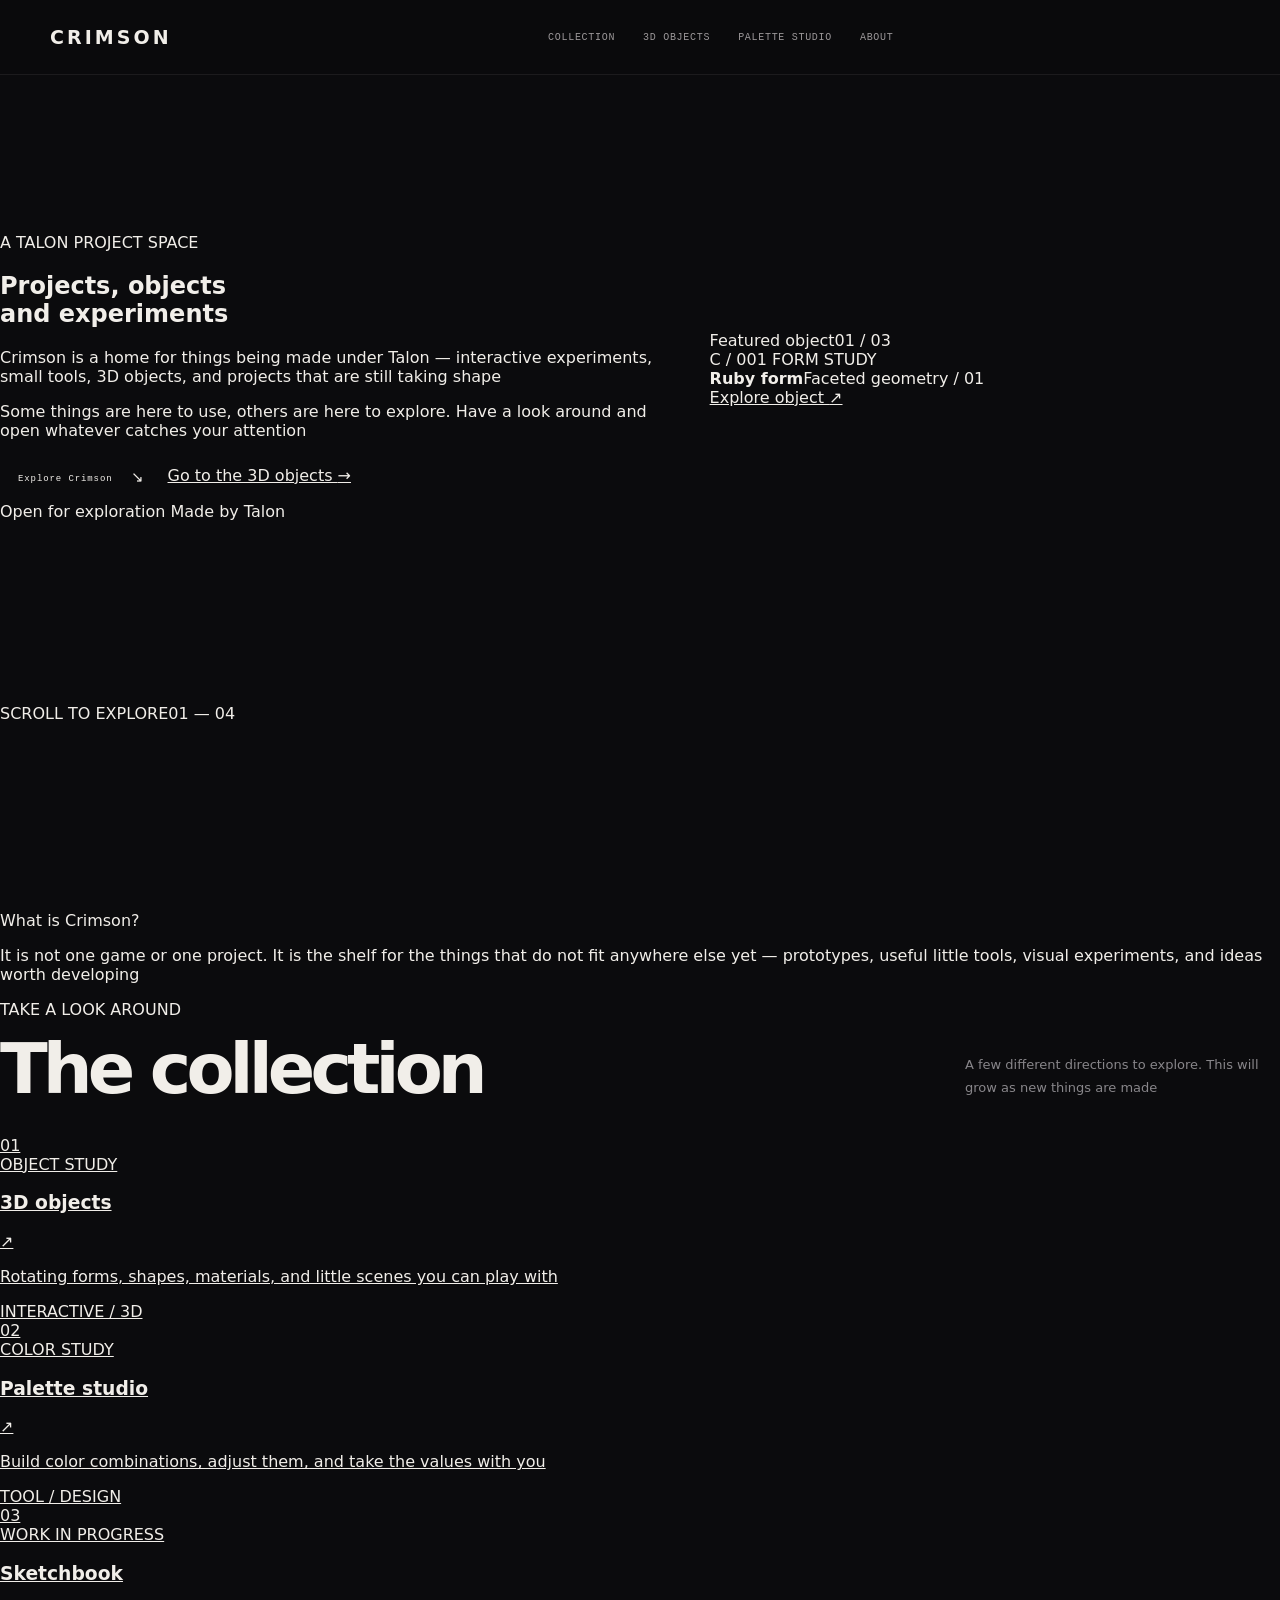
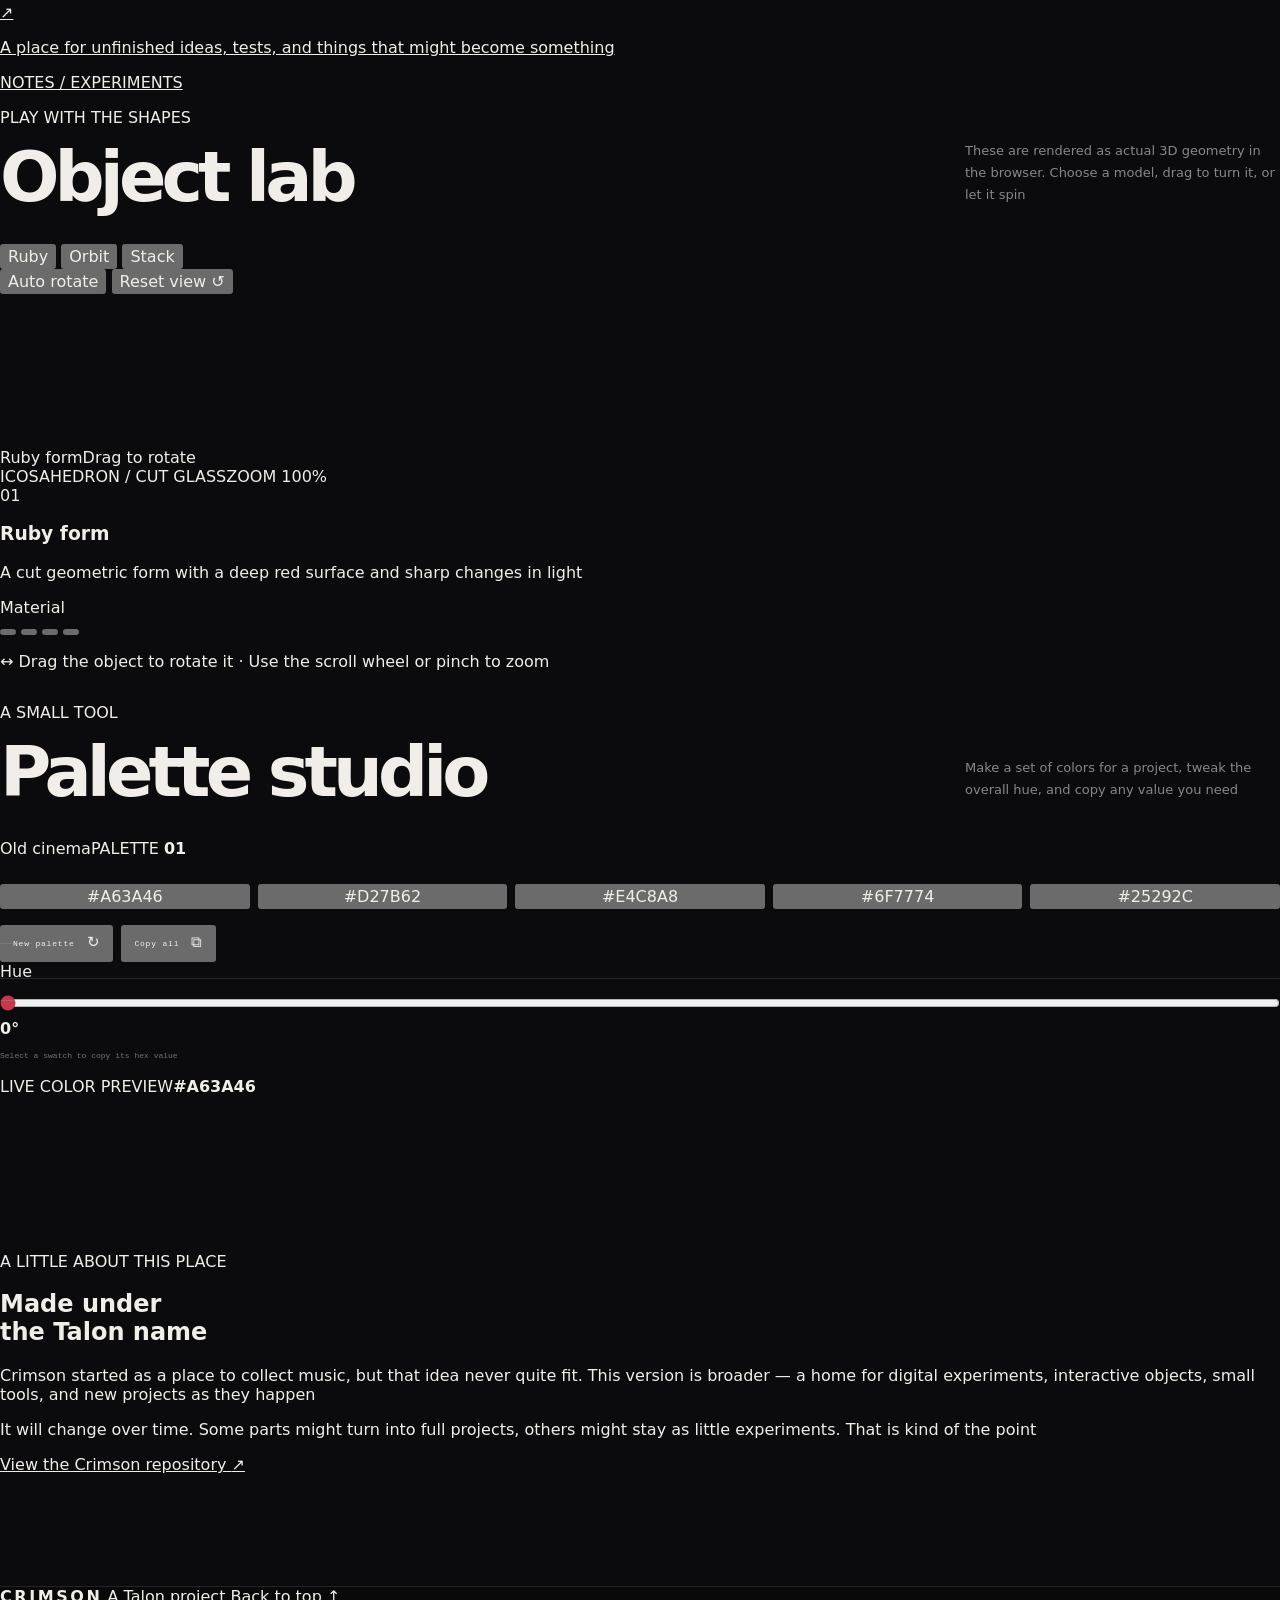
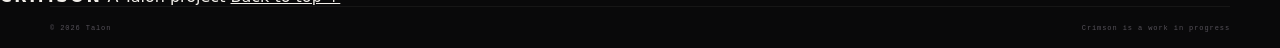
==== index.html @ 3fc7b240 "Rework Crimson layout and introduction" ====
<!doctype html>
<html lang="en">
<head>
  <meta charset="utf-8">
  <meta name="viewport" content="width=device-width, initial-scale=1">
  <meta name="theme-color" content="#f2efe9">
  <meta name="description" content="Crimson is a growing collection of projects, interactive experiments and 3D objects from Talon">
  <meta property="og:type" content="website">
  <meta property="og:title" content="Crimson">
  <meta property="og:description" content="Projects, objects and experiments from Talon">
  <meta property="og:image" content="https://captainbensword.github.io/Crimson/crimson-card.svg">
  <title>Crimson — Projects and experiments</title>
  <link rel="icon" type="image/svg+xml" href="favicon.svg">
  <link rel="stylesheet" href="styles.css">
  <script src="app.js" defer></script>
</head>
<body>
  <header class="site-header">
    <div class="header-inner">
      <a class="wordmark" href="#home" aria-label="Crimson home">CRIMSON</a>
      <nav class="main-nav" id="main-nav" aria-label="Main navigation">
        <a href="#collection">Collection</a>
        <a href="#object-lab">3D objects</a>
        <a href="#palette-studio">Palette studio</a>
        <a href="#about">About</a>
      </nav>
      <button class="menu-toggle" id="menu-toggle" type="button" aria-label="Open menu" aria-expanded="false">
        <span></span><span></span>
      </button>
    </div>
  </header>

  <main id="home">
    <section class="hero page-width">
      <div class="hero-copy">
        <p class="eyebrow"><span class="eyebrow-mark"></span> A TALON PROJECT SPACE</p>
        <h1>Projects, objects<br>and experiments</h1>
        <p class="hero-intro">Crimson is a home for things being made under Talon — interactive experiments, small tools, 3D objects, and projects that are still taking shape</p>
        <p class="hero-detail">Some things are here to use, others are here to explore. Have a look around and open whatever catches your attention</p>
        <div class="hero-actions">
          <a class="button button-dark" href="#collection">Explore Crimson <span aria-hidden="true">↘</span></a>
          <a class="quiet-link" href="#object-lab">Go to the 3D objects <span aria-hidden="true">→</span></a>
        </div>
        <div class="hero-foot">
          <span><i class="live-dot"></i> Open for exploration</span>
          <span>Made by Talon</span>
        </div>
      </div>

      <div class="hero-visual">
        <div class="visual-topline"><span>Featured object</span><span class="visual-index">01 / 03</span></div>
        <div class="hero-object-stage">
          <div class="hero-orbit hero-orbit-a"></div>
          <div class="hero-orbit hero-orbit-b"></div>
          <div class="hero-orbit hero-orbit-c"></div>
          <div class="hero-crystal">
            <span class="crystal-face face-a"></span>
            <span class="crystal-face face-b"></span>
            <span class="crystal-face face-c"></span>
            <span class="crystal-glint"></span>
          </div>
          <div class="hero-satellite satellite-a"></div>
          <div class="hero-satellite satellite-b"></div>
          <span class="stage-coordinate coordinate-left">C / 001</span>
          <span class="stage-coordinate coordinate-right">FORM STUDY</span>
        </div>
        <div class="visual-caption">
          <div><strong>Ruby form</strong><span>Faceted geometry / 01</span></div>
          <a href="#object-lab" aria-label="Explore the 3D object lab">Explore object <span>↗</span></a>
        </div>
      </div>
      <div class="hero-bottom-note"><span>SCROLL TO EXPLORE</span><span class="hero-bottom-line"></span><span>01 — 04</span></div>
    </section>

    <section class="intro-strip">
      <div class="page-width intro-strip-inner">
        <p>What is Crimson?</p>
        <div>It is not one game or one project. It is the shelf for the things that do not fit anywhere else yet — prototypes, useful little tools, visual experiments, and ideas worth developing</div>
      </div>
    </section>

    <section class="collection-section page-width section-space" id="collection">
      <div class="section-heading">
        <div>
          <p class="eyebrow">TAKE A LOOK AROUND</p>
          <h2>The collection</h2>
        </div>
        <p class="section-description">A few different directions to explore. This will grow as new things are made</p>
      </div>

      <div class="collection-grid">
        <a class="collection-card card-featured" href="#object-lab">
          <div class="card-art card-art-object">
            <span class="card-number">01</span>
            <div class="mini-crystal"></div>
            <div class="mini-orbit"></div>
            <span class="card-art-label">OBJECT STUDY</span>
          </div>
          <div class="card-copy">
            <div class="card-title-line"><h3>3D objects</h3><span class="card-arrow">↗</span></div>
            <p>Rotating forms, shapes, materials, and little scenes you can play with</p>
            <span class="card-category">INTERACTIVE / 3D</span>
          </div>
        </a>

        <a class="collection-card" href="#palette-studio">
          <div class="card-art card-art-palette">
            <span class="card-number">02</span>
            <div class="palette-art-bars"><i></i><i></i><i></i><i></i><i></i></div>
            <span class="card-art-label">COLOR STUDY</span>
          </div>
          <div class="card-copy">
            <div class="card-title-line"><h3>Palette studio</h3><span class="card-arrow">↗</span></div>
            <p>Build color combinations, adjust them, and take the values with you</p>
            <span class="card-category">TOOL / DESIGN</span>
          </div>
        </a>

        <a class="collection-card" href="#about">
          <div class="card-art card-art-sketch">
            <span class="card-number">03</span>
            <div class="sketch-window"><i></i><i></i><i></i><b></b></div>
            <span class="card-art-label">WORK IN PROGRESS</span>
          </div>
          <div class="card-copy">
            <div class="card-title-line"><h3>Sketchbook</h3><span class="card-arrow">↗</span></div>
            <p>A place for unfinished ideas, tests, and things that might become something</p>
            <span class="card-category">NOTES / EXPERIMENTS</span>
          </div>
        </a>
      </div>
    </section>

    <section class="object-section section-space" id="object-lab">
      <div class="page-width">
        <div class="section-heading object-heading">
          <div>
            <p class="eyebrow">PLAY WITH THE SHAPES</p>
            <h2>Object lab</h2>
          </div>
          <p class="section-description">These are rendered as actual 3D geometry in the browser. Choose a model, drag to turn it, or let it spin</p>
        </div>

        <div class="object-lab-shell">
          <div class="object-toolbar">
            <div class="model-picker" role="group" aria-label="Choose 3D model">
              <button class="model-choice is-selected" type="button" data-model="ruby" aria-pressed="true">Ruby</button>
              <button class="model-choice" type="button" data-model="orbit" aria-pressed="false">Orbit</button>
              <button class="model-choice" type="button" data-model="stack" aria-pressed="false">Stack</button>
            </div>
            <div class="toolbar-actions">
              <button class="tool-button" id="spin-toggle" type="button" aria-pressed="true"><span class="spin-indicator"></span> Auto rotate</button>
              <button class="tool-button" id="reset-view" type="button">Reset view ↺</button>
            </div>
          </div>

          <div class="object-stage" id="object-stage">
            <div class="stage-grid"></div>
            <div class="stage-glow"></div>
            <canvas id="object-canvas" aria-label="Interactive three-dimensional object viewer"></canvas>
            <div class="stage-label stage-label-top"><span id="model-name">Ruby form</span><span>Drag to rotate</span></div>
            <div class="stage-label stage-label-bottom"><span id="model-kind">ICOSAHEDRON / CUT GLASS</span><span id="zoom-label">ZOOM 100%</span></div>
            <div class="stage-crosshair crosshair-a"></div>
            <div class="stage-crosshair crosshair-b"></div>
            <div class="stage-fallback" id="webgl-fallback" hidden>
              <div class="fallback-shape"></div>
              <p>3D preview is unavailable in this browser</p>
            </div>
          </div>

          <div class="object-controls">
            <div class="object-description">
              <span class="object-number" id="model-number">01</span>
              <div><h3 id="model-title">Ruby form</h3><p id="model-description">A cut geometric form with a deep red surface and sharp changes in light</p></div>
            </div>
            <div class="material-controls">
              <span>Material</span>
              <div class="material-swatches" role="group" aria-label="Choose object material">
                <button class="material-swatch material-red is-selected" type="button" data-material="red" aria-label="Ruby red" aria-pressed="true"></button>
                <button class="material-swatch material-pearl" type="button" data-material="pearl" aria-label="Warm pearl" aria-pressed="false"></button>
                <button class="material-swatch material-blue" type="button" data-material="blue" aria-label="Blue steel" aria-pressed="false"></button>
                <button class="material-swatch material-gold" type="button" data-material="gold" aria-label="Brushed gold" aria-pressed="false"></button>
              </div>
            </div>
          </div>
        </div>
        <p class="interaction-hint"><span>↔</span> Drag the object to rotate it <span>·</span> Use the scroll wheel or pinch to zoom</p>
      </div>
    </section>

    <section class="palette-section page-width section-space" id="palette-studio">
      <div class="section-heading">
        <div>
          <p class="eyebrow">A SMALL TOOL</p>
          <h2>Palette studio</h2>
        </div>
        <p class="section-description">Make a set of colors for a project, tweak the overall hue, and copy any value you need</p>
      </div>

      <div class="palette-workspace">
        <div class="palette-main">
          <div class="palette-toolbar"><span id="palette-name">Old cinema</span><span class="palette-id">PALETTE <b id="palette-version">01</b></span></div>
          <div class="palette-swatches" id="palette-swatches">
            <button class="palette-swatch" type="button" data-swatch="0"><span>#A63A46</span></button>
            <button class="palette-swatch" type="button" data-swatch="1"><span>#D27B62</span></button>
            <button class="palette-swatch" type="button" data-swatch="2"><span>#E4C8A8</span></button>
            <button class="palette-swatch" type="button" data-swatch="3"><span>#6F7774</span></button>
            <button class="palette-swatch" type="button" data-swatch="4"><span>#25292C</span></button>
          </div>
          <div class="palette-bottom">
            <div class="palette-actions">
              <button class="button button-dark button-small" id="generate-palette" type="button">New palette <span>↻</span></button>
              <button class="button button-light button-small" id="copy-palette" type="button">Copy all <span>⧉</span></button>
            </div>
            <label class="hue-control" for="hue-slider"><span>Hue</span><input id="hue-slider" type="range" min="0" max="359" value="0"><b id="hue-value">0°</b></label>
          </div>
          <p class="palette-feedback" id="palette-feedback" aria-live="polite">Select a swatch to copy its hex value</p>
        </div>

        <div class="palette-preview">
          <div class="preview-shape" id="preview-shape"></div>
          <div class="preview-bottom"><span>LIVE COLOR PREVIEW</span><strong id="preview-hex">#A63A46</strong></div>
        </div>
      </div>
    </section>

    <section class="about-section section-space" id="about">
      <div class="page-width about-layout">
        <div class="about-title">
          <p class="eyebrow">A LITTLE ABOUT THIS PLACE</p>
          <h2>Made under<br>the Talon name</h2>
        </div>
        <div class="about-text">
          <p>Crimson started as a place to collect music, but that idea never quite fit. This version is broader — a home for digital experiments, interactive objects, small tools, and new projects as they happen</p>
          <p>It will change over time. Some parts might turn into full projects, others might stay as little experiments. That is kind of the point</p>
          <a class="about-link" href="https://github.com/CaptainBensword/Crimson" target="_blank" rel="noopener noreferrer">View the Crimson repository <span>↗</span></a>
        </div>
      </div>
    </section>
  </main>

  <footer class="site-footer">
    <div class="page-width footer-top">
      <a class="footer-wordmark" href="#home">CRIMSON</a>
      <span>A Talon project</span>
      <a href="#home">Back to top ↑</a>
    </div>
    <div class="page-width footer-bottom"><span>© 2026 Talon</span><span>Crimson is a work in progress</span></div>
  </footer>

  <div class="toast" id="toast" role="status" aria-live="polite"></div>
</body>
</html>
---- styles.css ----
:root {
  color-scheme: dark;
  --bg: #0b0b0d;
  --bg-soft: #111114;
  --panel: #141417;
  --panel-hi: #19191e;
  --ink: #f1eee9;
  --muted: #88868a;
  --faint: #56545a;
  --line: rgba(235, 229, 220, .12);
  --line-strong: rgba(235, 229, 220, .22);
  --red: #c23a4b;
  --red-hot: #f05260;
  --red-dark: #651c2a;
  --warm: #d5b9a2;
  --mono: 'DM Mono', ui-monospace, SFMono-Regular, Menlo, monospace;
  --display: 'Space Grotesk', Inter, ui-sans-serif, system-ui, sans-serif;
  --wrap: min(1180px, calc(100% - 64px));
  font-family: var(--display);
  background: var(--bg);
  color: var(--ink);
  font-synthesis: none;
  text-rendering: optimizeLegibility;
}

* { box-sizing: border-box; }
html { scroll-behavior: smooth; scroll-padding-top: 90px; }
body { margin: 0; min-width: 320px; background: var(--bg); color: var(--ink); overflow-x: hidden; }
body::before {
  content: ""; position: fixed; inset: 0; z-index: -2; pointer-events: none;
  background:
    radial-gradient(ellipse at 78% 14%, rgba(107, 26, 43, .16), transparent 38%),
    radial-gradient(ellipse at 18% 68%, rgba(62, 40, 43, .08), transparent 34%),
    linear-gradient(180deg, #0b0b0d, #0e0e11 48%, #0a0a0c);
}
button, input { font: inherit; }
button, a { -webkit-tap-highlight-color: transparent; }
a { color: inherit; }
button { color: inherit; }
::selection { background: rgba(194, 58, 75, .45); color: white; }
:focus-visible { outline: 2px solid var(--red-hot); outline-offset: 4px; }
[hidden] { display: none !important; }

.scroll-progress { position: fixed; z-index: 90; top: 0; left: 0; width: 0; height: 2px; background: var(--red-hot); box-shadow: 0 0 14px rgba(240,82,96,.7); }
.ambient-canvas { position: fixed; inset: 0; z-index: -1; width: 100%; height: 100%; pointer-events: none; opacity: .6; }
.cursor-glow { position: fixed; z-index: -1; width: 440px; height: 440px; border-radius: 50%; pointer-events: none; opacity: .11; transform: translate(-50%,-50%); background: radial-gradient(circle, rgba(194,58,75,.38), transparent 68%); transition: opacity .3s ease; }

.site-header { position: sticky; z-index: 50; top: 0; border-bottom: 1px solid rgba(235,229,220,.08); background: rgba(11,11,13,.78); backdrop-filter: blur(18px); }
.header-inner { width: var(--wrap); min-height: 74px; margin: 0 auto; display: flex; align-items: center; gap: 40px; }
.wordmark, .footer-wordmark { color: var(--ink); font-size: 19px; font-weight: 700; letter-spacing: .16em; text-decoration: none; }
.wordmark-dot, .footer-wordmark span { color: var(--red-hot); }
.main-nav { display: flex; align-items: center; gap: 28px; margin: 0 auto; }
.main-nav a { position: relative; color: #9c989a; font-family: var(--mono); font-size: 10px; letter-spacing: .07em; text-decoration: none; text-transform: uppercase; transition: color .2s ease; }
.main-nav a::after { content: ""; position: absolute; left: 0; right: 100%; bottom: -8px; height: 1px; background: var(--red-hot); transition: right .22s ease; }
.main-nav a:hover { color: white; }
.main-nav a:hover::after { right: 0; }
.header-actions { display: flex; align-items: center; gap: 17px; }
.system-status, .panel-readout, .terminal-footer { display: inline-flex; align-items: center; gap: 7px; color: var(--muted); font-family: var(--mono); font-size: 9px; letter-spacing: .08em; }
.system-status i, .panel-readout i, .art-live i, .terminal-footer i { width: 5px; height: 5px; display: inline-block; border-radius: 50%; background: #7bc59b; box-shadow: 0 0 10px rgba(123,197,155,.7); }
.theme-toggle, .menu-toggle { width: 34px; height: 34px; display: grid; place-items: center; border: 1px solid var(--line); border-radius: 50%; background: transparent; cursor: pointer; transition: border-color .2s ease, background .2s ease; }
.theme-toggle:hover, .menu-toggle:hover { border-color: var(--red); background: rgba(194,58,75,.1); }
.theme-toggle svg { width: 16px; height: 16px; fill: none; stroke: var(--warm); stroke-width: 1.5; stroke-linecap: round; stroke-linejoin: round; }
.menu-toggle { display: none; border-radius: 6px; gap: 4px; align-content: center; }
.menu-toggle span { width: 14px; height: 1px; display: block; background: var(--ink); }

.section-wrap { width: var(--wrap); margin-inline: auto; }
.hero { position: relative; min-height: 700px; min-height: min(820px, calc(100svh - 74px)); display: grid; grid-template-columns: 1.08fr .92fr; align-items: center; gap: 40px; padding-top: 70px; padding-bottom: 100px; }
.hero-content { position: relative; z-index: 2; }
.micro-label { display: flex; align-items: center; gap: 10px; color: #a6a0a0; font-family: var(--mono); font-size: 9px; letter-spacing: .14em; }
.micro-line { width: 23px; height: 1px; display: inline-block; background: var(--red-hot); box-shadow: 0 0 8px rgba(240,82,96,.4); }
.micro-number { color: var(--faint); }
.hero-title { margin: 28px 0 31px -7px; font-size: clamp(76px, 11vw, 162px); line-height: .79; font-weight: 700; letter-spacing: -.095em; }
.hero-period, .heading-period { color: var(--red-hot); }
.hero-lower { display: flex; align-items: flex-end; flex-wrap: wrap; gap: 36px; }
.hero-description { margin: 0; color: #e5ded8; font-size: 20px; line-height: 1.3; letter-spacing: -.035em; }
.hero-description span { color: #777176; }
.hero-buttons { display: flex; flex-wrap: wrap; gap: 9px; }
.button { min-height: 46px; display: inline-flex; align-items: center; justify-content: center; gap: 18px; padding: 0 17px; border: 1px solid transparent; border-radius: 3px; font-family: var(--mono); font-size: 9px; letter-spacing: .1em; text-decoration: none; cursor: pointer; transition: transform .2s ease, background .2s ease, border-color .2s ease, box-shadow .2s ease; }
.button:hover { transform: translateY(-2px); }
.button span { font-size: 15px; line-height: 1; }
.button-primary { background: var(--red); color: white; box-shadow: 0 4px 18px rgba(157,34,54,.16); }
.button-primary:hover { background: #d44757; box-shadow: 0 7px 24px rgba(194,58,75,.24); }
.button-quiet { border-color: var(--line); background: rgba(255,255,255,.02); color: #c1b9b4; }
.button-quiet:hover, .button-outline:hover { border-color: rgba(194,58,75,.7); background: rgba(194,58,75,.08); color: white; }
.button-outline { border-color: var(--line-strong); background: transparent; color: #c7c0bd; }
.button-small { min-height: 37px; padding-inline: 12px; font-size: 8px; gap: 12px; }
.hero-meta { display: flex; gap: 36px; margin-top: 76px; padding-top: 18px; border-top: 1px solid var(--line); }
.hero-meta > div { display: grid; gap: 7px; }
.meta-label { color: #656166; font-family: var(--mono); font-size: 8px; letter-spacing: .12em; }
.hero-meta strong { display: flex; align-items: center; gap: 6px; color: #c8c1bd; font-family: var(--mono); font-size: 10px; font-weight: 400; letter-spacing: .05em; }
.hero-meta strong i { color: var(--red-hot); font-style: normal; }
.status-dot { width: 5px; height: 5px; display: inline-block; border-radius: 50%; background: #7bc59b; box-shadow: 0 0 8px #4c9b71; }

.hero-art { position: relative; min-height: 490px; display: flex; flex-direction: column; justify-content: space-between; border: 1px solid rgba(235,229,220,.14); border-radius: 3px; background: linear-gradient(135deg, rgba(255,255,255,.035), rgba(255,255,255,.005)); overflow: hidden; box-shadow: 0 35px 100px rgba(0,0,0,.26); }
.hero-art::before, .hero-art::after { content: ""; position: absolute; z-index: 1; pointer-events: none; }
.hero-art::before { inset: 0; opacity: .3; background-image: linear-gradient(rgba(255,255,255,.045) 1px, transparent 1px), linear-gradient(90deg, rgba(255,255,255,.045) 1px, transparent 1px); background-size: 38px 38px; mask-image: linear-gradient(to bottom, black, transparent); }
.hero-art::after { width: 380px; height: 380px; right: -120px; top: -130px; border-radius: 50%; background: rgba(152,25,46,.16); filter: blur(48px); }
.art-label { position: relative; z-index: 2; display: flex; justify-content: space-between; padding: 17px 19px; color: #777176; font-family: var(--mono); font-size: 8px; letter-spacing: .13em; }
.art-label-bottom { border-top: 1px solid var(--line); }
.art-live { display: inline-flex; align-items: center; gap: 7px; color: #aaa2a0; }
.core-stage { position: absolute; inset: 50px 12px 48px; display: grid; place-items: center; perspective: 800px; }
.core-grid { position: absolute; width: 100%; height: 100%; opacity: .35; background-image: radial-gradient(circle, rgba(224,216,207,.38) 1px, transparent 1px); background-size: 22px 22px; mask-image: radial-gradient(ellipse, black 0, transparent 70%); }
.core-orbit { position: absolute; width: 72%; aspect-ratio: 1; border: 1px solid rgba(201,174,161,.24); border-radius: 50%; transform: rotateX(66deg) rotateZ(var(--rot)); animation: orbit-spin var(--speed) linear infinite; }
.orbit-one { --rot: 4deg; --speed: 22s; }
.orbit-two { width: 90%; --rot: 70deg; --speed: 32s; animation-direction: reverse; border-color: rgba(194,58,75,.31); }
.orbit-three { width: 54%; --rot: 115deg; --speed: 17s; border-style: dashed; border-color: rgba(213,185,162,.24); }
.orbit-node { position: absolute; left: 14%; top: 3%; width: 9px; height: 9px; border-radius: 50%; background: var(--red-hot); box-shadow: 0 0 18px rgba(240,82,96,.85); }
.orbit-two .orbit-node { left: auto; right: 9%; top: 18%; width: 6px; height: 6px; background: #e4c3a8; box-shadow: 0 0 12px rgba(228,195,168,.9); }
.orbit-three .orbit-node { left: 50%; top: -4px; width: 5px; height: 5px; background: #f7e9d9; }
.core-ring { position: absolute; width: 39%; aspect-ratio: 1; border: 1px solid rgba(194,58,75,.55); border-radius: 50%; box-shadow: inset 0 0 28px rgba(194,58,75,.11), 0 0 42px rgba(194,58,75,.1); }
.core-object { position: relative; width: 128px; height: 148px; display: grid; place-items: center; transform: rotate(-28deg); filter: drop-shadow(0 0 32px rgba(194,58,75,.22)); animation: core-float 5s ease-in-out infinite; }
.core-facet { position: absolute; width: 92px; height: 116px; background: linear-gradient(145deg, #ee6670 0, #9d2b3f 38%, #451522 77%, #1b151b 100%); clip-path: polygon(50% 0, 100% 33%, 83% 100%, 18% 83%, 0 25%); box-shadow: inset 0 0 0 1px rgba(255,255,255,.2); }
.facet-two { width: 70px; height: 96px; transform: translate(19px, 13px) rotate(31deg); opacity: .65; background: linear-gradient(145deg, #f49a87, #7b1e35 62%, #21131a); }
.core-center { position: absolute; width: 26px; height: 26px; border: 1px solid rgba(255,223,205,.65); background: radial-gradient(circle, #f2aaa0, #9c283d 68%); transform: rotate(45deg); box-shadow: 0 0 25px rgba(242,98,109,.8); }
.core-cross { position: absolute; width: 12px; height: 12px; opacity: .5; }
.core-cross::before, .core-cross::after { content: ""; position: absolute; background: #c6b8ac; }
.core-cross::before { left: 5px; width: 1px; height: 12px; }
.core-cross::after { top: 5px; height: 1px; width: 12px; }
.cross-one { left: 18%; top: 29%; }
.cross-two { right: 18%; bottom: 27%; }
.core-coordinate { position: absolute; color: #777176; font-family: var(--mono); font-size: 8px; letter-spacing: .08em; }
.coord-one { top: 19%; left: 10%; }
.coord-two { top: 22%; right: 8%; }
.coord-three { bottom: 17%; left: 18%; }
.hero-scroll { position: absolute; left: 0; bottom: 31px; display: flex; align-items: center; gap: 12px; color: #656166; font-family: var(--mono); font-size: 8px; letter-spacing: .13em; }
.scroll-line { position: relative; width: 36px; height: 1px; background: #5c5557; overflow: hidden; }
.scroll-line::after { content: ""; position: absolute; inset: 0; background: var(--red-hot); transform: translateX(-100%); animation: line-travel 2s ease-in-out infinite; }
.hero-index { position: absolute; right: 0; bottom: 31px; color: #777176; font-family: var(--mono); font-size: 8px; letter-spacing: .1em; }
.hero-index span { margin-left: 12px; color: #48454b; }
.ticker { position: relative; overflow: hidden; border-block: 1px solid var(--line); background: rgba(255,255,255,.018); }
.ticker-track { width: max-content; display: flex; align-items: center; gap: 52px; padding: 16px 0; animation: ticker-move 30s linear infinite; }
.ticker-track span { color: #8b8587; font-family: var(--mono); font-size: 9px; letter-spacing: .18em; white-space: nowrap; }
.ticker-track b { margin-left: 52px; color: var(--red); font-size: 12px; font-weight: 400; }

.section-heading { display: flex; align-items: flex-end; justify-content: space-between; gap: 40px; margin-bottom: 32px; }
.section-heading h2 { margin: 14px 0 0; font-size: clamp(40px, 6vw, 70px); line-height: .98; font-weight: 600; letter-spacing: -.07em; }
.section-heading > p { max-width: 315px; margin: 0 0 5px; color: var(--muted); font-size: 13px; line-height: 1.7; }
.observatory-section { padding-top: 125px; }
.observatory-panel { border: 1px solid var(--line); border-radius: 4px; background: linear-gradient(135deg, #151519, #101013 78%); overflow: hidden; }
.observatory-topbar, .terminal-topbar { min-height: 48px; display: flex; align-items: center; justify-content: space-between; gap: 14px; padding: 0 19px; border-bottom: 1px solid var(--line); }
.panel-id { display: flex; align-items: center; gap: 9px; color: #c6bfc0; font-family: var(--mono); font-size: 9px; letter-spacing: .1em; }
.panel-square { width: 7px; height: 7px; background: var(--red); box-shadow: 0 0 11px rgba(194,58,75,.75); }
.panel-muted { color: #5e5a61; }
.panel-readout { font-size: 8px; }
.observatory-body { display: grid; grid-template-columns: minmax(0, 1.45fr) minmax(280px, .55fr); }
.orbit-viewport { position: relative; min-height: 430px; overflow: hidden; background: radial-gradient(ellipse at 50% 48%, rgba(100,32,48,.2), transparent 55%); }
.orbit-viewport::before { content: ""; position: absolute; inset: 0; opacity: .12; background-image: linear-gradient(rgba(255,255,255,.06) 1px, transparent 1px), linear-gradient(90deg, rgba(255,255,255,.06) 1px, transparent 1px); background-size: 34px 34px; }
#orbit-canvas { position: relative; z-index: 1; display: block; width: 100%; height: 430px; cursor: grab; touch-action: pan-y; }
#orbit-canvas:active { cursor: grabbing; }
.orbit-corner-label, .orbit-coords { position: absolute; z-index: 2; color: #777176; font-family: var(--mono); font-size: 8px; letter-spacing: .1em; pointer-events: none; }
.orbit-corner-label { left: 18px; top: 17px; display: grid; gap: 5px; }
.orbit-corner-label span { color: #514e54; }
.orbit-coords { right: 18px; bottom: 16px; }
.orbit-coords span { color: #c5a9a0; }
.observatory-aside { padding: 31px 27px 21px; border-left: 1px solid var(--line); display: flex; flex-direction: column; }
.aside-number, .panel-kicker, .tiny-index, .snippet-title, .range-ends, .hue-control label, .terminal-version, .terminal-footer, .about-coordinate, .footer-note, .footer-bottom { font-family: var(--mono); font-size: 8px; letter-spacing: .13em; }
.aside-number { color: var(--red-hot); }
.aside-number span { color: #656166; }
.observatory-aside h3 { margin: 24px 0 13px; font-size: 37px; line-height: .98; font-weight: 600; letter-spacing: -.065em; }
.observatory-aside > p { margin: 0; color: var(--muted); font-size: 12px; line-height: 1.75; }
.orbit-stats { display: grid; grid-template-columns: repeat(3, 1fr); gap: 8px; margin: auto 0 24px; padding: 19px 0; border-block: 1px solid var(--line); }
.orbit-stats div { display: grid; gap: 7px; }
.orbit-stats span { color: #6e6870; font-family: var(--mono); font-size: 7px; letter-spacing: .1em; }
.orbit-stats strong { color: #d6ceca; font-family: var(--mono); font-size: 11px; font-weight: 400; }
.aside-controls { display: flex; flex-wrap: wrap; gap: 7px; }
.aside-footnote { display: flex; align-items: center; gap: 8px; margin-top: 21px; color: #68636a; font-family: var(--mono); font-size: 7px; letter-spacing: .1em; }
.aside-footnote .status-dot { width: 4px; height: 4px; }

.workshop-section { padding-top: 135px; }
.workshop-grid { display: grid; grid-template-columns: 1.07fr .93fr; gap: 16px; }
.palette-panel, .color-preview, .snippet-panel { border: 1px solid var(--line); border-radius: 4px; background: var(--panel); }
.palette-panel { padding: 25px; }
.panel-header { display: flex; justify-content: space-between; align-items: flex-start; }
.panel-kicker { color: #777176; }
.panel-header h3 { margin: 8px 0 0; font-size: 25px; font-weight: 600; letter-spacing: -.045em; }
.tiny-index { color: #68636a; }
.palette-swatches { display: grid; grid-template-columns: repeat(5, minmax(0,1fr)); gap: 8px; margin-top: 26px; }
.swatch { position: relative; min-width: 0; height: 164px; display: flex; align-items: flex-end; justify-content: center; padding: 10px 4px; border: 1px solid rgba(255,255,255,.13); border-radius: 3px; overflow: hidden; cursor: pointer; transition: transform .2s ease, border-color .2s ease; }
.swatch:hover { transform: translateY(-5px); border-color: rgba(255,255,255,.55); }
.swatch span { position: relative; z-index: 1; padding: 4px 5px; border-radius: 2px; background: rgba(0,0,0,.34); color: rgba(255,255,255,.93); font-family: var(--mono); font-size: 8px; }
.palette-actions { display: flex; flex-wrap: wrap; gap: 8px; margin-top: 16px; }
.hue-control { margin-top: 28px; padding-top: 18px; border-top: 1px solid var(--line); }
.hue-control label { display: flex; justify-content: space-between; color: #8c8589; }
.hue-control label strong { color: var(--warm); font-weight: 400; }
.hue-control input { width: 100%; height: 18px; margin: 13px 0 7px; accent-color: var(--red); cursor: pointer; }
.range-ends { display: flex; justify-content: space-between; color: #57535a; font-size: 7px; }
.palette-feedback { min-height: 18px; margin-top: 13px; color: #777176; font-family: var(--mono); font-size: 8px; }
.workshop-side { display: grid; grid-template-rows: minmax(245px, 1fr) auto; gap: 14px; }
.color-preview { position: relative; min-height: 245px; display: grid; place-items: center; overflow: hidden; background: #34242d; transition: background .5s ease; }
.preview-grid { position: absolute; inset: 0; opacity: .2; background-image: linear-gradient(rgba(255,255,255,.2) 1px, transparent 1px), linear-gradient(90deg, rgba(255,255,255,.2) 1px, transparent 1px); background-size: 24px 24px; mask-image: radial-gradient(circle, black, transparent 78%); }
.preview-orb { position: relative; width: 138px; height: 138px; border: 1px solid rgba(255,255,255,.55); border-radius: 50%; background: radial-gradient(circle at 33% 28%, rgba(255,255,255,.82), rgba(255,255,255,.13) 8%, rgba(255,255,255,.025) 47%, rgba(0,0,0,.27) 72%), var(--preview-color, #a63240); box-shadow: inset -18px -22px 34px rgba(0,0,0,.22), 0 0 45px var(--preview-glow, rgba(166,50,64,.45)); animation: preview-drift 7s ease-in-out infinite; }
.preview-orb::after { content: ""; position: absolute; inset: 16px -28px; border: 1px solid rgba(255,255,255,.32); border-radius: 50%; transform: rotate(-26deg) scaleY(.43); }
.preview-caption { position: absolute; right: 15px; bottom: 14px; left: 15px; display: flex; justify-content: space-between; color: rgba(255,255,255,.72); font-family: var(--mono); font-size: 8px; letter-spacing: .1em; }
.snippet-panel { padding: 16px 18px; }
.snippet-title { display: flex; align-items: center; justify-content: space-between; color: #787279; }
.snippet-title button { padding: 0; border: 0; background: transparent; color: var(--red-hot); font-family: var(--mono); font-size: 8px; cursor: pointer; }
.snippet-panel pre { margin: 14px 0 0; color: #bdb3b1; font-family: var(--mono); font-size: 10px; line-height: 1.8; white-space: pre-wrap; }
.snippet-panel pre::first-line { color: #e3a0a0; }

.console-section { padding-top: 135px; }
.section-heading code { padding: 3px 7px; border: 1px solid var(--line); border-radius: 3px; background: rgba(255,255,255,.04); color: #d4a7a4; font-family: var(--mono); font-size: 11px; }
.terminal-panel { border: 1px solid var(--line-strong); border-radius: 4px; background: #0e0e11; box-shadow: 0 28px 70px rgba(0,0,0,.22); overflow: hidden; }
.terminal-topbar { justify-content: flex-start; color: #8f888a; font-family: var(--mono); font-size: 8px; letter-spacing: .11em; }
.terminal-lights { display: flex; gap: 5px; margin-right: 9px; }
.terminal-lights i { width: 7px; height: 7px; border-radius: 50%; background: #64303b; }
.terminal-lights i:nth-child(2) { background: #8b7144; }
.terminal-lights i:nth-child(3) { background: #52785e; }
.terminal-version { margin-left: auto; color: #5d575e; }
.terminal-screen { min-height: 185px; max-height: 275px; overflow: auto; padding: 20px 22px; color: #d0c7c3; font-family: var(--mono); font-size: 11px; line-height: 1.75; }
.terminal-line { margin: 0 0 5px; overflow-wrap: anywhere; }
.terminal-muted { color: #777176; }
.terminal-output { color: #aaa1a0; }
.terminal-success { color: #a8c7ad; }
.terminal-error { color: #ef8b90; }
.inline-command { padding: 0; border: 0; background: transparent; color: #f0717b; font-family: inherit; cursor: pointer; text-decoration: underline; text-underline-offset: 3px; }
.terminal-input-row { min-height: 53px; display: flex; align-items: center; gap: 13px; padding: 0 22px; border-top: 1px solid var(--line); }
.terminal-input-row label { color: var(--red-hot); font-family: var(--mono); font-size: 19px; }
.terminal-input-row input { flex: 1; min-width: 0; border: 0; outline: 0; background: transparent; color: white; font-family: var(--mono); font-size: 11px; }
.terminal-input-row input::placeholder { color: #555159; }
.terminal-input-row kbd { color: #5d575e; font-family: var(--mono); font-size: 8px; }
.terminal-footer { min-height: 30px; justify-content: space-between; padding: 0 22px; border-top: 1px solid var(--line); color: #59555b; font-size: 7px; }
.terminal-footer span:first-child { display: inline-flex; align-items: center; gap: 7px; }
.terminal-footer i { width: 4px; height: 4px; }

.about-section { padding-top: 140px; padding-bottom: 112px; }
.about-card { position: relative; min-height: 340px; display: grid; grid-template-columns: .8fr 1.2fr; align-items: center; gap: 42px; padding: 38px 52px; border: 1px solid var(--line); border-radius: 4px; background: linear-gradient(110deg, rgba(112,24,42,.19), rgba(255,255,255,.018) 50%, rgba(255,255,255,.005)); overflow: hidden; }
.about-card::after { content: ""; position: absolute; right: -70px; bottom: -220px; width: 500px; height: 500px; border: 1px solid rgba(194,58,75,.16); border-radius: 50%; box-shadow: 0 0 0 42px rgba(194,58,75,.025), 0 0 0 84px rgba(194,58,75,.018), 0 0 0 126px rgba(194,58,75,.012); pointer-events: none; }
.about-graphic { position: relative; width: 240px; height: 240px; display: grid; place-items: center; justify-self: center; }
.about-graphic-ring { position: absolute; border: 1px solid rgba(194,58,75,.38); border-radius: 50%; animation: orbit-spin 28s linear infinite; }
.ring-a { inset: 17px; border-style: dashed; }
.ring-b { inset: 45px -6px; transform: rotateX(65deg); border-color: rgba(213,185,162,.35); }
.about-graphic-core { width: 78px; height: 92px; clip-path: polygon(50% 0,100% 35%,79% 100%,17% 83%,0 23%); background: linear-gradient(140deg,#f07c79,#9f2d43 65%,#381723); box-shadow: 0 0 30px rgba(194,58,75,.2); transform: rotate(26deg); }
.about-graphic-cross { position: absolute; color: #d8b3a9; font-size: 17px; }
.about-copy { position: relative; z-index: 1; }
.about-copy h2 { margin: 20px 0 13px; font-size: clamp(36px, 5vw, 56px); line-height: .98; font-weight: 600; letter-spacing: -.07em; }
.about-copy p { max-width: 430px; margin: 0 0 23px; color: var(--muted); font-size: 13px; line-height: 1.8; }
.text-button { padding: 0; border: 0; background: transparent; color: #e6d1c7; font-family: var(--mono); font-size: 9px; letter-spacing: .12em; cursor: pointer; }
.text-button span { margin-left: 9px; color: var(--red-hot); transition: margin .2s ease; }
.text-button:hover span { margin-left: 15px; }
.about-coordinate { position: absolute; right: 24px; top: 24px; color: #766e72; text-align: right; line-height: 1.8; }
.about-coordinate span { color: #575159; font-size: 7px; }

.site-footer { border-top: 1px solid var(--line); background: rgba(0,0,0,.2); }
.footer-main, .footer-bottom { width: var(--wrap); margin: 0 auto; display: flex; align-items: center; justify-content: space-between; gap: 20px; }
.footer-main { min-height: 88px; }
.footer-wordmark { font-size: 16px; }
.footer-note { color: #625c63; }
.back-top { color: #938b8c; font-family: var(--mono); font-size: 8px; letter-spacing: .12em; text-decoration: none; transition: color .2s ease; }
.back-top:hover { color: var(--red-hot); }
.footer-bottom { min-height: 42px; border-top: 1px solid rgba(235,229,220,.06); color: #555159; font-size: 7px; }
.footer-coordinates { color: #49454c; }

.easter-egg { position: fixed; z-index: 100; inset: 0; display: grid; place-items: center; padding: 20px; background: rgba(4,4,6,.86); backdrop-filter: blur(12px); animation: fade-in .25s ease both; }
.easter-egg-panel { position: relative; width: min(510px,100%); padding: 42px; border: 1px solid rgba(194,58,75,.42); border-radius: 4px; background: radial-gradient(ellipse at 82% 8%,rgba(125,25,43,.22),transparent 48%),#111114; box-shadow: 0 28px 100px rgba(0,0,0,.5); }
.easter-close { position: absolute; right: 16px; top: 12px; border: 0; background: transparent; color: #aaa; font-size: 26px; cursor: pointer; }
.easter-egg-panel h2 { margin: 22px 0 10px; font-size: clamp(37px, 8vw, 56px); letter-spacing: -.07em; }
.easter-egg-panel p { color: var(--muted); font-size: 13px; }
.egg-stamp { width: 90px; height: 90px; display: grid; place-items: center; margin: 28px 0; border: 1px solid rgba(194,58,75,.4); border-radius: 50%; color: #e2bcb1; font-family: var(--display); font-size: 36px; letter-spacing: -.13em; box-shadow: inset 0 0 28px rgba(194,58,75,.12),0 0 35px rgba(194,58,75,.1); }
.egg-stamp span { color: var(--red-hot); }
.toast { position: fixed; z-index: 110; left: 50%; bottom: 25px; padding: 11px 15px; border: 1px solid var(--line-strong); border-radius: 4px; background: #19191e; color: white; font-family: var(--mono); font-size: 10px; opacity: 0; transform: translate(-50%, 15px); pointer-events: none; transition: opacity .2s ease, transform .2s ease; }
.toast.is-visible { opacity: 1; transform: translate(-50%, 0); }

.reveal { opacity: 0; transform: translateY(18px); transition: opacity .7s ease, transform .7s cubic-bezier(.2,.75,.2,1); }
.reveal.is-visible { opacity: 1; transform: translateY(0); }
@keyframes orbit-spin { to { transform: rotateX(66deg) rotateZ(calc(var(--rot, 0deg) + 360deg)); } }
@keyframes core-float { 0%,100% { translate: 0 0; } 50% { translate: 0 -11px; } }
@keyframes line-travel { 0% { transform: translateX(-100%); } 55%,100% { transform: translateX(100%); } }
@keyframes ticker-move { to { transform: translateX(-50%); } }
@keyframes preview-drift { 0%,100% { transform: translateY(0) rotate(-8deg); } 50% { transform: translateY(-9px) rotate(8deg); } }
@keyframes fade-in { from { opacity: 0; } to { opacity: 1; } }

body.light-mode {
  color-scheme: light;
  --bg: #e9e5df; --bg-soft: #f3f0eb; --panel: #f5f2ed; --panel-hi: #fffdf9;
  --ink: #201c1d; --muted: #716a6c; --faint: #9b9291;
  --line: rgba(36,28,28,.14); --line-strong: rgba(36,28,28,.24);
}
body.light-mode::before { background: radial-gradient(ellipse at 80% 10%,rgba(174,53,70,.13),transparent 40%),linear-gradient(180deg,#eeeae5,#e4dfd8); }
body.light-mode .site-header { background: rgba(238,234,229,.82); }
body.light-mode .hero-art, body.light-mode .observatory-panel, body.light-mode .terminal-panel, body.light-mode .easter-egg-panel { background-color: #252125; }
body.light-mode .palette-panel, body.light-mode .snippet-panel { background: #f5f2ed; }
body.light-mode .footer-wordmark { color: #252125; }
body.light-mode .theme-toggle svg { stroke: #393234; }
body.light-mode .main-nav a { color: #62595b; }
body.light-mode .hero-description { color: #3b3335; }
body.light-mode .hero-description span { color: #756b6c; }

@media (max-width: 900px) {
  :root { --wrap: min(100% - 40px, 720px); }
  .header-inner { gap: 22px; }
  .main-nav { gap: 16px; }
  .main-nav a { font-size: 8px; }
  .system-status { display: none; }
  .hero { min-height: auto; grid-template-columns: 1fr; padding-top: 90px; padding-bottom: 100px; }
  .hero-title { font-size: clamp(82px, 18vw, 150px); }
  .hero-art { min-height: 430px; width: min(100%, 560px); justify-self: end; }
  .hero-meta { margin-top: 50px; }
  .hero-scroll, .hero-index { bottom: 28px; }
  .observatory-body { grid-template-columns: 1fr; }
  .observatory-aside { border-left: 0; border-top: 1px solid var(--line); }
  .orbit-stats { margin-top: 24px; }
  .workshop-grid { grid-template-columns: 1fr; }
  .workshop-side { grid-template-columns: 1fr 1fr; grid-template-rows: auto; }
  .about-card { grid-template-columns: .7fr 1.3fr; padding: 34px 28px; gap: 22px; }
}
@media (max-width: 620px) {
  :root { --wrap: calc(100% - 32px); }
  .header-inner { min-height: 65px; flex-wrap: wrap; justify-content: space-between; }
  .wordmark { font-size: 17px; }
  .header-actions { margin-left: auto; }
  .menu-toggle { display: grid; }
  .main-nav { position: absolute; top: 64px; right: 16px; left: 16px; display: none; align-items: stretch; flex-direction: column; gap: 0; padding: 8px 15px; border: 1px solid var(--line-strong); border-radius: 4px; background: #141417; box-shadow: 0 20px 45px rgba(0,0,0,.4); }
  .main-nav.is-open { display: flex; animation: fade-in .16s ease both; }
  .main-nav a { padding: 13px 2px; border-bottom: 1px solid var(--line); color: #d0c9c5; font-size: 10px; }
  .main-nav a:last-child { border-bottom: 0; }
  .main-nav a::after { display: none; }
  .hero { padding-top: 75px; padding-bottom: 95px; gap: 40px; }
  .hero-title { margin-left: -4px; font-size: clamp(66px, 19vw, 108px); letter-spacing: -.1em; }
  .hero-lower { align-items: flex-start; flex-direction: column; gap: 21px; }
  .hero-description { font-size: 18px; }
  .hero-buttons { width: 100%; }
  .button { min-height: 43px; padding-inline: 12px; font-size: 8px; }
  .hero-art { min-height: 355px; }
  .core-stage { inset: 42px 0; }
  .hero-meta { flex-wrap: wrap; gap: 18px 27px; margin-top: 41px; }
  .hero-meta > div { min-width: 72px; }
  .hero-index span { display: none; }
  .ticker-track { gap: 24px; }
  .ticker-track b { margin-left: 24px; }
  .section-heading { align-items: flex-start; flex-direction: column; gap: 14px; margin-bottom: 24px; }
  .section-heading h2 { font-size: 47px; }
  .section-heading > p { max-width: 390px; font-size: 12px; }
  .observatory-section, .workshop-section, .console-section { padding-top: 88px; }
  .observatory-topbar { padding-inline: 12px; }
  .panel-id { gap: 6px; font-size: 7px; }
  .panel-readout { font-size: 7px; gap: 5px; }
  .orbit-viewport { min-height: 325px; }
  #orbit-canvas { height: 325px; }
  .observatory-aside { padding: 25px 19px 20px; }
  .observatory-aside h3 { font-size: 34px; }
  .palette-panel { padding: 18px; }
  .palette-swatches { gap: 5px; }
  .swatch { height: 120px; padding: 7px 1px; }
  .swatch span { padding: 3px 2px; font-size: 7px; }
  .workshop-side { grid-template-columns: 1fr; }
  .color-preview { min-height: 230px; }
  .terminal-screen { padding: 16px; min-height: 170px; font-size: 10px; }
  .terminal-input-row { padding-inline: 15px; }
  .terminal-input-row kbd { display: none; }
  .terminal-footer { padding-inline: 15px; font-size: 6px; }
  .about-section { padding-top: 90px; padding-bottom: 75px; }
  .about-card { grid-template-columns: 1fr; gap: 10px; padding: 27px 22px 34px; }
  .about-graphic { width: 170px; height: 170px; justify-self: start; margin: 0 0 5px 5px; }
  .about-coordinate { top: 21px; right: 19px; }
  .about-copy h2 { font-size: 44px; }
  .footer-main, .footer-bottom { flex-wrap: wrap; }
  .footer-main { min-height: 76px; }
  .footer-note { display: none; }
  .footer-bottom { min-height: 48px; gap: 7px 15px; font-size: 6px; }
  .footer-coordinates { display: none; }
  .easter-egg-panel { padding: 32px 25px; }
}
@media (prefers-reduced-motion: reduce) {
  *, *::before, *::after { scroll-behavior: auto !important; animation-duration: .01ms !important; animation-iteration-count: 1 !important; transition-duration: .01ms !important; }
  .reveal { opacity: 1; transform: none; }
}
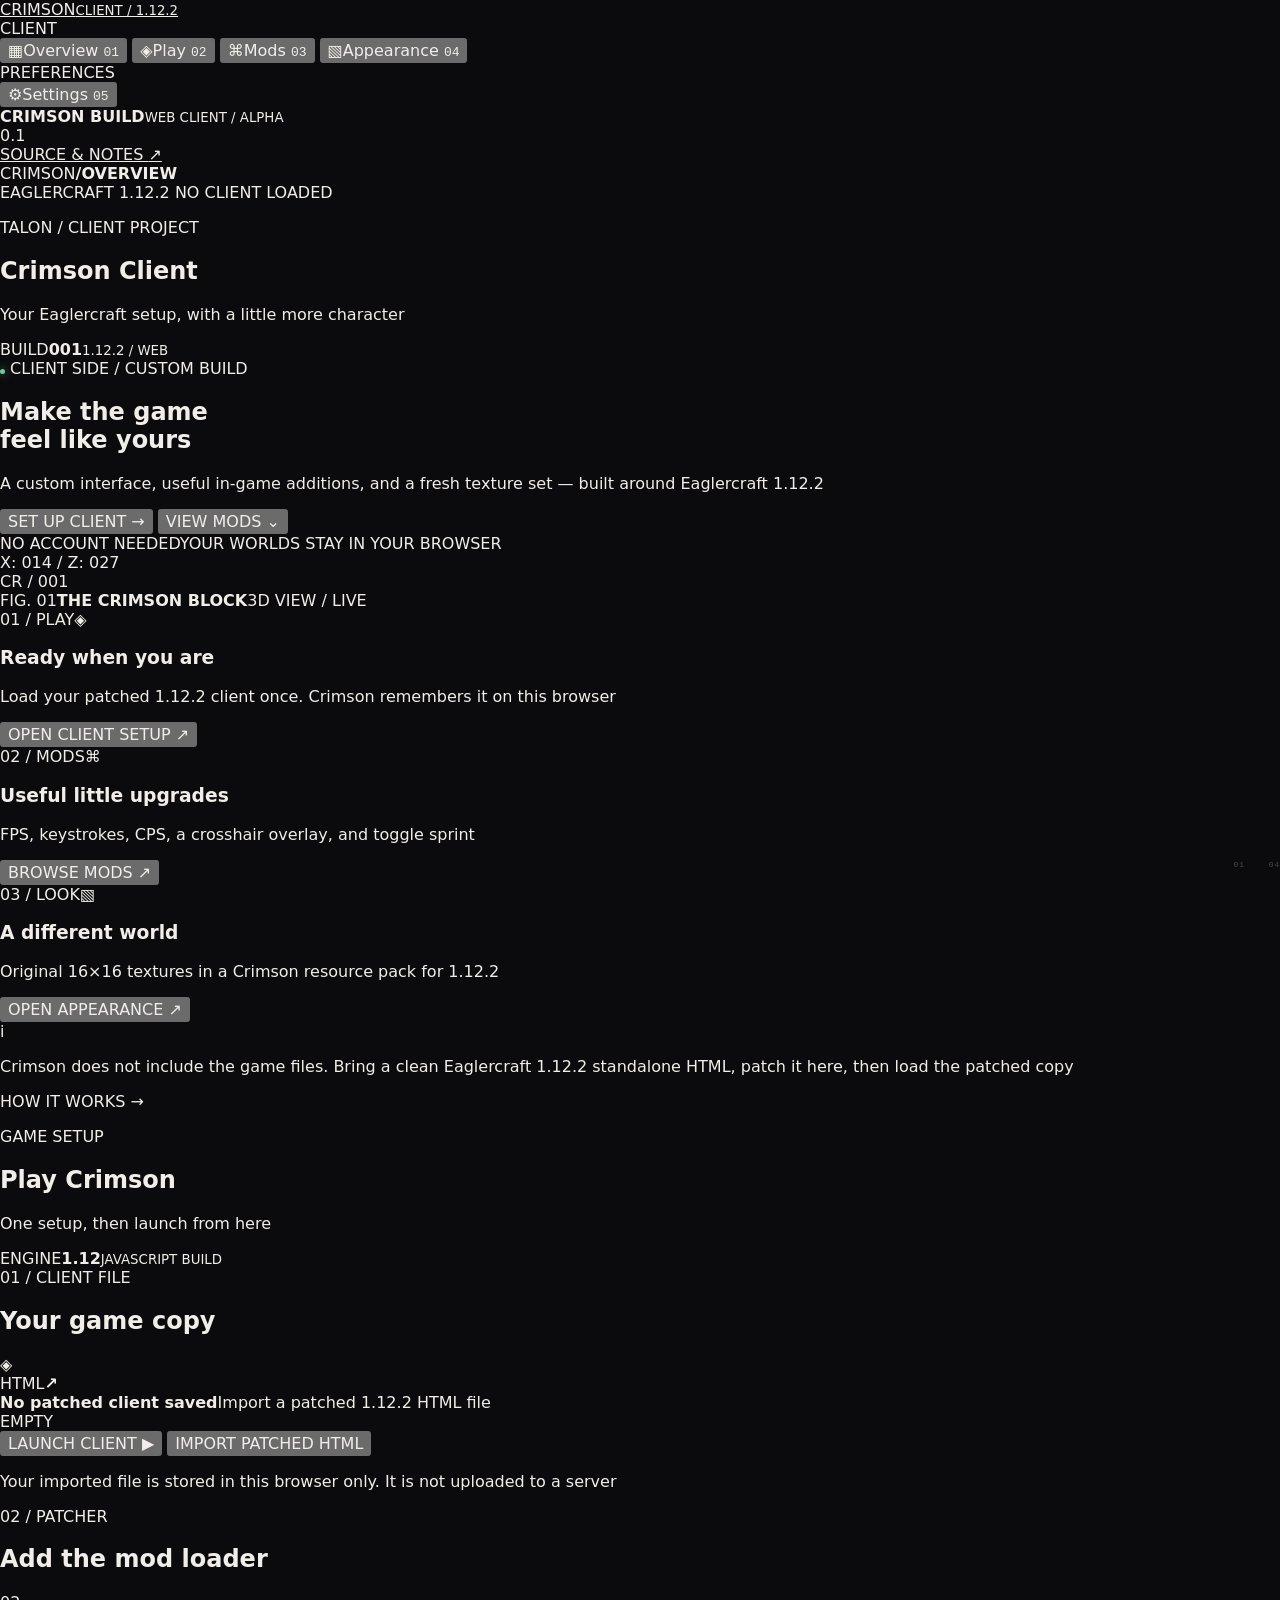
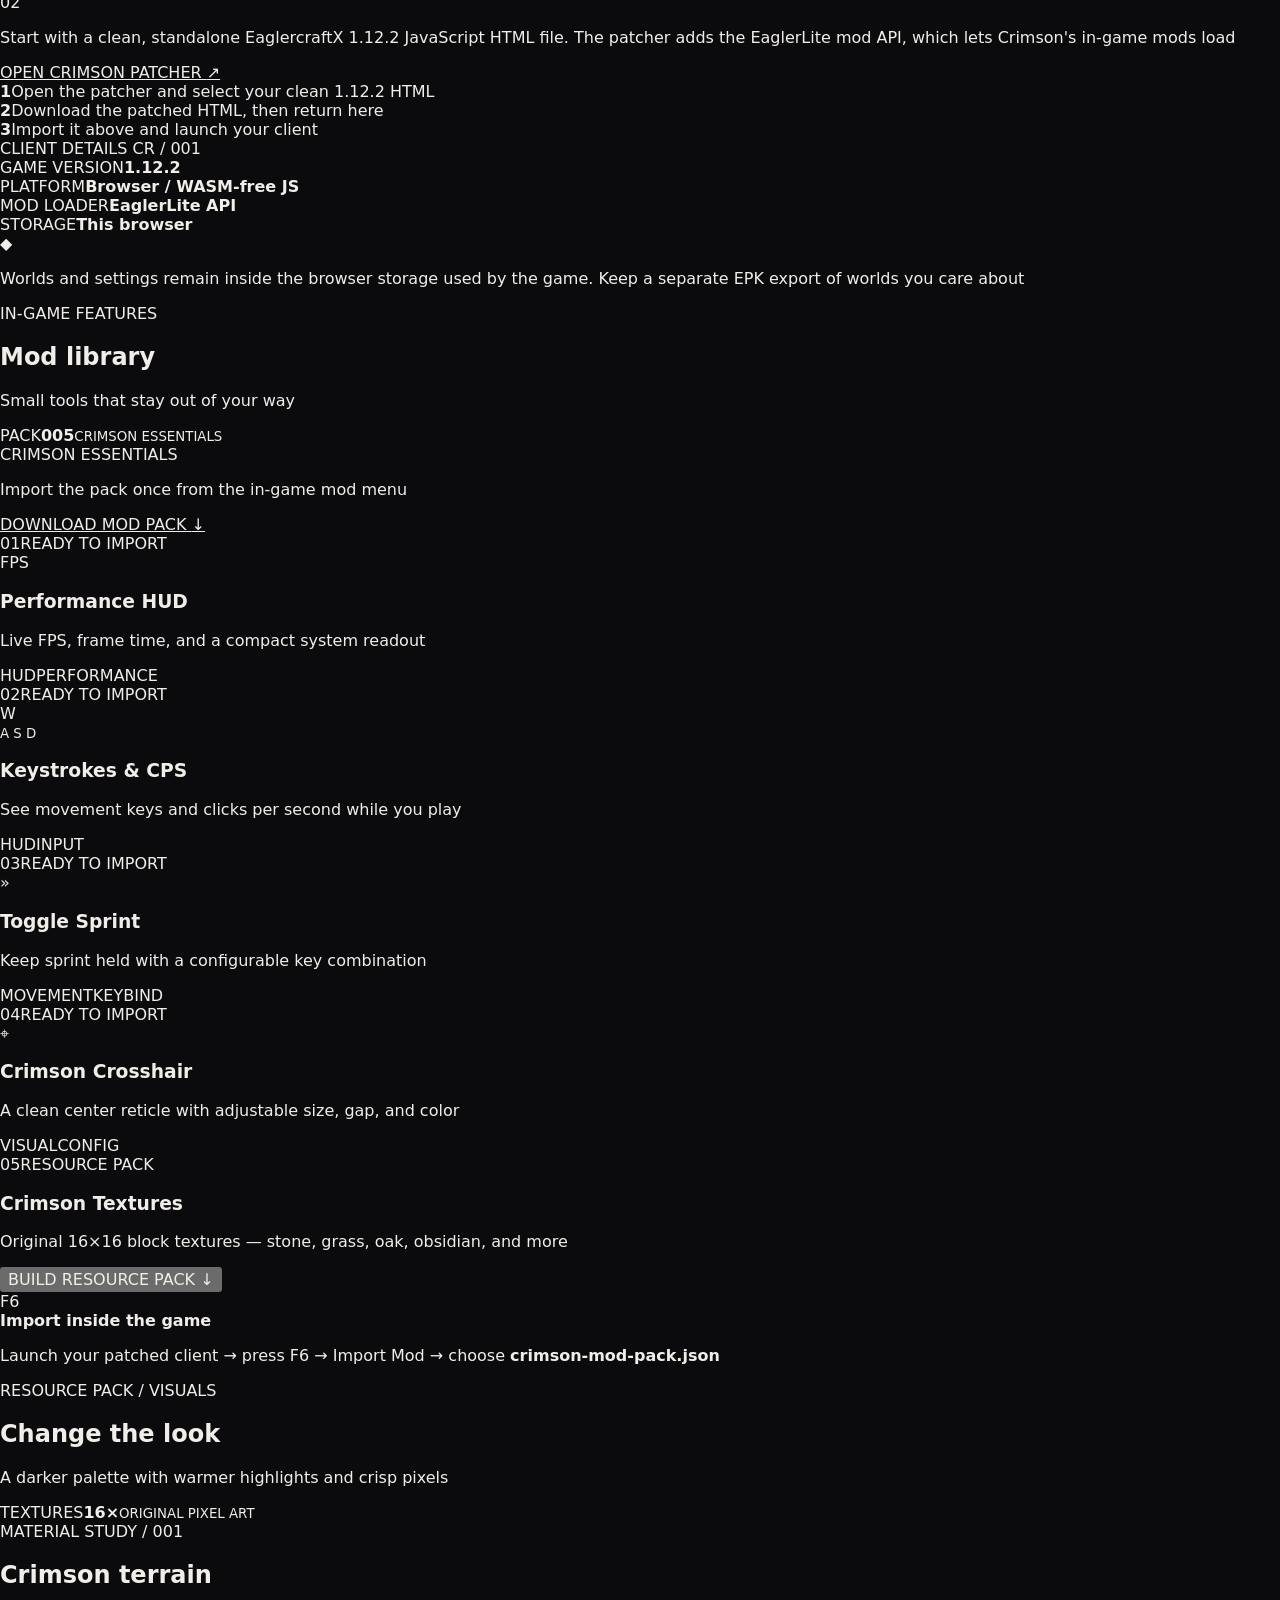
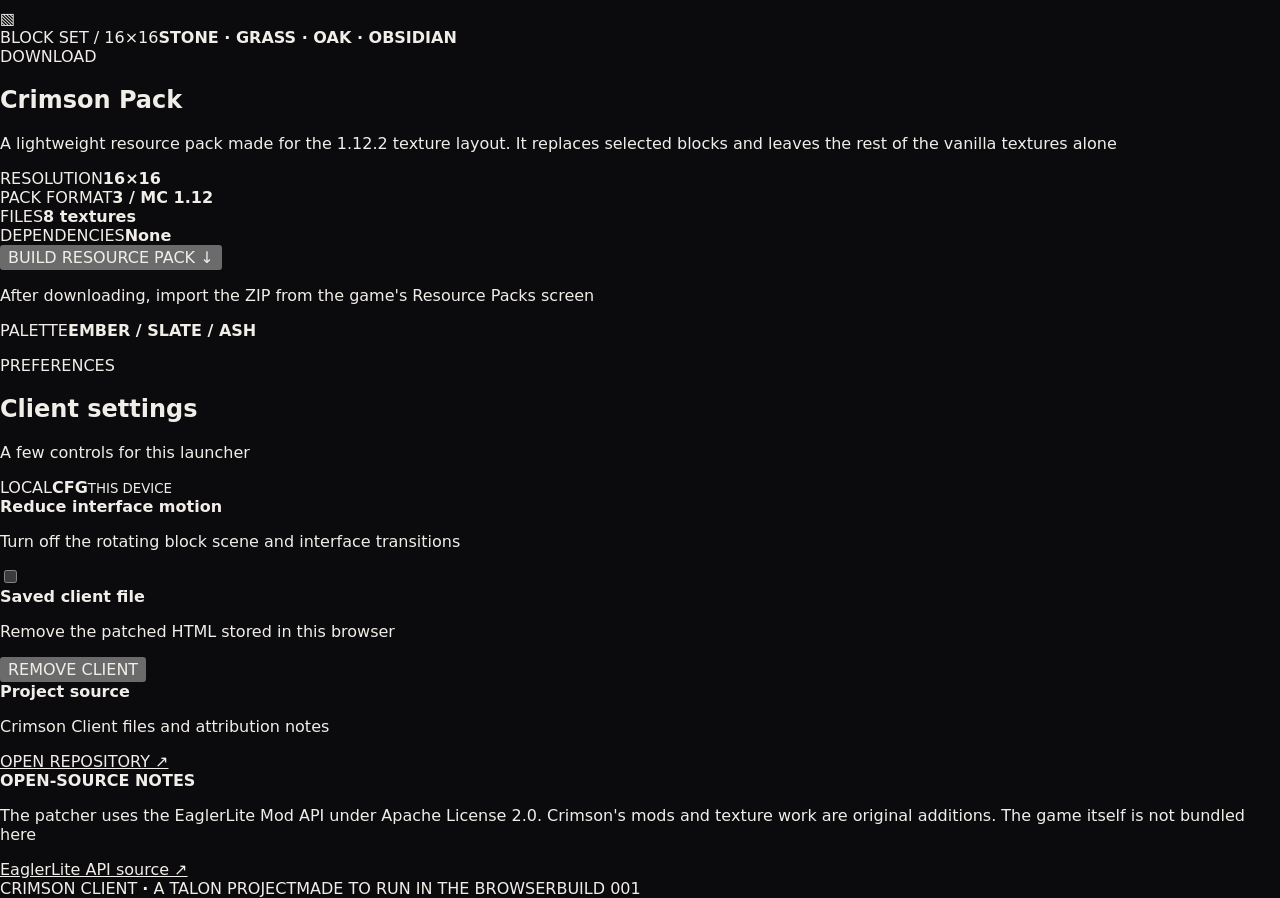
==== commit d87aa9dd: "Replace old experiment page with Crimson Client launcher" ====
--- a/index.html
+++ b/index.html
@@ -3,251 +3,209 @@
 <head>
   <meta charset="utf-8">
   <meta name="viewport" content="width=device-width, initial-scale=1">
-  <meta name="theme-color" content="#f2efe9">
-  <meta name="description" content="Crimson is a growing collection of projects, interactive experiments and 3D objects from Talon">
-  <meta property="og:type" content="website">
-  <meta property="og:title" content="Crimson">
-  <meta property="og:description" content="Projects, objects and experiments from Talon">
+  <meta name="theme-color" content="#160d10">
+  <meta name="description" content="Crimson Client — an Eaglercraft 1.12.2 client setup with a custom mod pack and resource pack">
+  <meta property="og:title" content="Crimson Client">
+  <meta property="og:description" content="A custom Eaglercraft client by Talon">
   <meta property="og:image" content="https://captainbensword.github.io/Crimson/crimson-card.svg">
-  <title>Crimson — Projects and experiments</title>
+  <title>Crimson Client</title>
   <link rel="icon" type="image/svg+xml" href="favicon.svg">
   <link rel="stylesheet" href="styles.css">
   <script src="app.js" defer></script>
 </head>
 <body>
-  <header class="site-header">
-    <div class="header-inner">
-      <a class="wordmark" href="#home" aria-label="Crimson home">CRIMSON</a>
-      <nav class="main-nav" id="main-nav" aria-label="Main navigation">
-        <a href="#collection">Collection</a>
-        <a href="#object-lab">3D objects</a>
-        <a href="#palette-studio">Palette studio</a>
-        <a href="#about">About</a>
+  <div class="app-shell">
+    <aside class="sidebar">
+      <a class="brand" href="#overview" aria-label="Crimson Client home">
+        <span class="brand-mark"><i></i><i></i><i></i></span>
+        <span class="brand-word">CRIMSON<small>CLIENT / 1.12.2</small></span>
+      </a>
+      <div class="sidebar-label">CLIENT</div>
+      <nav class="side-nav" aria-label="Main navigation">
+        <button class="nav-item active" data-view="overview"><span class="nav-icon">▦</span>Overview <kbd>01</kbd></button>
+        <button class="nav-item" data-view="client"><span class="nav-icon">◈</span>Play <kbd>02</kbd></button>
+        <button class="nav-item" data-view="mods"><span class="nav-icon">⌘</span>Mods <kbd>03</kbd></button>
+        <button class="nav-item" data-view="appearance"><span class="nav-icon">▧</span>Appearance <kbd>04</kbd></button>
       </nav>
-      <button class="menu-toggle" id="menu-toggle" type="button" aria-label="Open menu" aria-expanded="false">
-        <span></span><span></span>
-      </button>
-    </div>
-  </header>
-
-  <main id="home">
-    <section class="hero page-width">
-      <div class="hero-copy">
-        <p class="eyebrow"><span class="eyebrow-mark"></span> A TALON PROJECT SPACE</p>
-        <h1>Projects, objects<br>and experiments</h1>
-        <p class="hero-intro">Crimson is a home for things being made under Talon — interactive experiments, small tools, 3D objects, and projects that are still taking shape</p>
-        <p class="hero-detail">Some things are here to use, others are here to explore. Have a look around and open whatever catches your attention</p>
-        <div class="hero-actions">
-          <a class="button button-dark" href="#collection">Explore Crimson <span aria-hidden="true">↘</span></a>
-          <a class="quiet-link" href="#object-lab">Go to the 3D objects <span aria-hidden="true">→</span></a>
-        </div>
-        <div class="hero-foot">
-          <span><i class="live-dot"></i> Open for exploration</span>
-          <span>Made by Talon</span>
-        </div>
+      <div class="sidebar-label sidebar-label-lower">PREFERENCES</div>
+      <nav class="side-nav">
+        <button class="nav-item" data-view="settings"><span class="nav-icon">⚙</span>Settings <kbd>05</kbd></button>
+      </nav>
+      <div class="sidebar-bottom">
+        <div class="build-card">
+          <span class="build-dot"></span>
+          <div><b>CRIMSON BUILD</b><small>WEB CLIENT / ALPHA</small></div>
+          <span class="build-version">0.1</span>
+        </div>
+        <a class="repo-link" href="https://github.com/CaptainBensword/Crimson" target="_blank" rel="noopener noreferrer">SOURCE & NOTES <span>↗</span></a>
       </div>
-
-      <div class="hero-visual">
-        <div class="visual-topline"><span>Featured object</span><span class="visual-index">01 / 03</span></div>
-        <div class="hero-object-stage">
-          <div class="hero-orbit hero-orbit-a"></div>
-          <div class="hero-orbit hero-orbit-b"></div>
-          <div class="hero-orbit hero-orbit-c"></div>
-          <div class="hero-crystal">
-            <span class="crystal-face face-a"></span>
-            <span class="crystal-face face-b"></span>
-            <span class="crystal-face face-c"></span>
-            <span class="crystal-glint"></span>
-          </div>
-          <div class="hero-satellite satellite-a"></div>
-          <div class="hero-satellite satellite-b"></div>
-          <span class="stage-coordinate coordinate-left">C / 001</span>
-          <span class="stage-coordinate coordinate-right">FORM STUDY</span>
-        </div>
-        <div class="visual-caption">
-          <div><strong>Ruby form</strong><span>Faceted geometry / 01</span></div>
-          <a href="#object-lab" aria-label="Explore the 3D object lab">Explore object <span>↗</span></a>
-        </div>
-      </div>
-      <div class="hero-bottom-note"><span>SCROLL TO EXPLORE</span><span class="hero-bottom-line"></span><span>01 — 04</span></div>
-    </section>
-
-    <section class="intro-strip">
-      <div class="page-width intro-strip-inner">
-        <p>What is Crimson?</p>
-        <div>It is not one game or one project. It is the shelf for the things that do not fit anywhere else yet — prototypes, useful little tools, visual experiments, and ideas worth developing</div>
-      </div>
-    </section>
-
-    <section class="collection-section page-width section-space" id="collection">
-      <div class="section-heading">
-        <div>
-          <p class="eyebrow">TAKE A LOOK AROUND</p>
-          <h2>The collection</h2>
-        </div>
-        <p class="section-description">A few different directions to explore. This will grow as new things are made</p>
-      </div>
-
-      <div class="collection-grid">
-        <a class="collection-card card-featured" href="#object-lab">
-          <div class="card-art card-art-object">
-            <span class="card-number">01</span>
-            <div class="mini-crystal"></div>
-            <div class="mini-orbit"></div>
-            <span class="card-art-label">OBJECT STUDY</span>
-          </div>
-          <div class="card-copy">
-            <div class="card-title-line"><h3>3D objects</h3><span class="card-arrow">↗</span></div>
-            <p>Rotating forms, shapes, materials, and little scenes you can play with</p>
-            <span class="card-category">INTERACTIVE / 3D</span>
-          </div>
-        </a>
-
-        <a class="collection-card" href="#palette-studio">
-          <div class="card-art card-art-palette">
-            <span class="card-number">02</span>
-            <div class="palette-art-bars"><i></i><i></i><i></i><i></i><i></i></div>
-            <span class="card-art-label">COLOR STUDY</span>
-          </div>
-          <div class="card-copy">
-            <div class="card-title-line"><h3>Palette studio</h3><span class="card-arrow">↗</span></div>
-            <p>Build color combinations, adjust them, and take the values with you</p>
-            <span class="card-category">TOOL / DESIGN</span>
-          </div>
-        </a>
-
-        <a class="collection-card" href="#about">
-          <div class="card-art card-art-sketch">
-            <span class="card-number">03</span>
-            <div class="sketch-window"><i></i><i></i><i></i><b></b></div>
-            <span class="card-art-label">WORK IN PROGRESS</span>
-          </div>
-          <div class="card-copy">
-            <div class="card-title-line"><h3>Sketchbook</h3><span class="card-arrow">↗</span></div>
-            <p>A place for unfinished ideas, tests, and things that might become something</p>
-            <span class="card-category">NOTES / EXPERIMENTS</span>
-          </div>
-        </a>
-      </div>
-    </section>
-
-    <section class="object-section section-space" id="object-lab">
-      <div class="page-width">
-        <div class="section-heading object-heading">
-          <div>
-            <p class="eyebrow">PLAY WITH THE SHAPES</p>
-            <h2>Object lab</h2>
-          </div>
-          <p class="section-description">These are rendered as actual 3D geometry in the browser. Choose a model, drag to turn it, or let it spin</p>
-        </div>
-
-        <div class="object-lab-shell">
-          <div class="object-toolbar">
-            <div class="model-picker" role="group" aria-label="Choose 3D model">
-              <button class="model-choice is-selected" type="button" data-model="ruby" aria-pressed="true">Ruby</button>
-              <button class="model-choice" type="button" data-model="orbit" aria-pressed="false">Orbit</button>
-              <button class="model-choice" type="button" data-model="stack" aria-pressed="false">Stack</button>
-            </div>
-            <div class="toolbar-actions">
-              <button class="tool-button" id="spin-toggle" type="button" aria-pressed="true"><span class="spin-indicator"></span> Auto rotate</button>
-              <button class="tool-button" id="reset-view" type="button">Reset view ↺</button>
-            </div>
-          </div>
-
-          <div class="object-stage" id="object-stage">
-            <div class="stage-grid"></div>
-            <div class="stage-glow"></div>
-            <canvas id="object-canvas" aria-label="Interactive three-dimensional object viewer"></canvas>
-            <div class="stage-label stage-label-top"><span id="model-name">Ruby form</span><span>Drag to rotate</span></div>
-            <div class="stage-label stage-label-bottom"><span id="model-kind">ICOSAHEDRON / CUT GLASS</span><span id="zoom-label">ZOOM 100%</span></div>
-            <div class="stage-crosshair crosshair-a"></div>
-            <div class="stage-crosshair crosshair-b"></div>
-            <div class="stage-fallback" id="webgl-fallback" hidden>
-              <div class="fallback-shape"></div>
-              <p>3D preview is unavailable in this browser</p>
-            </div>
-          </div>
-
-          <div class="object-controls">
-            <div class="object-description">
-              <span class="object-number" id="model-number">01</span>
-              <div><h3 id="model-title">Ruby form</h3><p id="model-description">A cut geometric form with a deep red surface and sharp changes in light</p></div>
-            </div>
-            <div class="material-controls">
-              <span>Material</span>
-              <div class="material-swatches" role="group" aria-label="Choose object material">
-                <button class="material-swatch material-red is-selected" type="button" data-material="red" aria-label="Ruby red" aria-pressed="true"></button>
-                <button class="material-swatch material-pearl" type="button" data-material="pearl" aria-label="Warm pearl" aria-pressed="false"></button>
-                <button class="material-swatch material-blue" type="button" data-material="blue" aria-label="Blue steel" aria-pressed="false"></button>
-                <button class="material-swatch material-gold" type="button" data-material="gold" aria-label="Brushed gold" aria-pressed="false"></button>
+    </aside>
+
+    <main class="main-area">
+      <header class="topbar">
+        <div class="breadcrumb"><span>CRIMSON</span><b>/</b><strong id="current-page">OVERVIEW</strong></div>
+        <div class="topbar-right">
+          <span class="version-pill">EAGLERCRAFT 1.12.2</span>
+          <span class="connection-state"><i></i><span id="client-state">NO CLIENT LOADED</span></span>
+        </div>
+      </header>
+
+      <section class="view active" id="view-overview">
+        <div class="page-heading">
+          <div><p class="eyebrow"><span class="eyebrow-line"></span> TALON / CLIENT PROJECT</p><h1>Crimson <em>Client</em></h1><p class="heading-sub">Your Eaglercraft setup, with a little more character</p></div>
+          <div class="heading-stamp"><span>BUILD</span><b>001</b><small>1.12.2 / WEB</small></div>
+        </div>
+
+        <div class="hero-panel">
+          <div class="hero-copy">
+            <div class="hero-kicker"><span class="status-dot"></span> CLIENT SIDE / CUSTOM BUILD</div>
+            <h2>Make the game<br><span>feel like yours</span></h2>
+            <p>A custom interface, useful in-game additions, and a fresh texture set — built around Eaglercraft 1.12.2</p>
+            <div class="hero-actions">
+              <button class="btn btn-primary" data-go="client">SET UP CLIENT <span>→</span></button>
+              <button class="btn btn-ghost" data-go="mods">VIEW MODS <span>⌄</span></button>
+            </div>
+            <div class="hero-footnote"><span>NO ACCOUNT NEEDED</span><i></i><span>YOUR WORLDS STAY IN YOUR BROWSER</span></div>
+          </div>
+          <div class="voxel-scene" id="voxel-scene" aria-label="Animated three dimensional block scene">
+            <div class="scene-haze"></div>
+            <div class="scene-ring ring-one"></div><div class="scene-ring ring-two"></div>
+            <div class="voxel voxel-main">
+              <span class="face front"></span><span class="face back"></span><span class="face right"></span><span class="face left"></span><span class="face top"></span><span class="face bottom"></span>
+            </div>
+            <div class="voxel voxel-small voxel-a"><span class="face front"></span><span class="face back"></span><span class="face right"></span><span class="face left"></span><span class="face top"></span><span class="face bottom"></span></div>
+            <div class="voxel voxel-small voxel-b"><span class="face front"></span><span class="face back"></span><span class="face right"></span><span class="face left"></span><span class="face top"></span><span class="face bottom"></span></div>
+            <div class="voxel voxel-dark voxel-c"><span class="face front"></span><span class="face back"></span><span class="face right"></span><span class="face left"></span><span class="face top"></span><span class="face bottom"></span></div>
+            <div class="scene-spark spark-a"></div><div class="scene-spark spark-b"></div><div class="scene-spark spark-c"></div>
+            <div class="scene-coordinate coord-a">X: 014 / Z: 027</div><div class="scene-coordinate coord-b">CR / 001</div>
+            <div class="scene-caption"><span>FIG. 01</span><b>THE CRIMSON BLOCK</b><span>3D VIEW / LIVE</span></div>
+          </div>
+          <div class="hero-index"><span>01</span><span class="hero-index-line"></span><span>04</span></div>
+        </div>
+
+        <div class="overview-grid">
+          <article class="overview-card client-card">
+            <div class="card-top"><span class="card-index">01 / PLAY</span><span class="card-symbol">◈</span></div>
+            <h3>Ready when you are</h3>
+            <p>Load your patched 1.12.2 client once. Crimson remembers it on this browser</p>
+            <button class="text-action" data-go="client">OPEN CLIENT SETUP <span>↗</span></button>
+          </article>
+          <article class="overview-card mods-card">
+            <div class="card-top"><span class="card-index">02 / MODS</span><span class="card-symbol">⌘</span></div>
+            <h3>Useful little upgrades</h3>
+            <p>FPS, keystrokes, CPS, a crosshair overlay, and toggle sprint</p>
+            <button class="text-action" data-go="mods">BROWSE MODS <span>↗</span></button>
+          </article>
+          <article class="overview-card texture-card">
+            <div class="card-top"><span class="card-index">03 / LOOK</span><span class="card-symbol">▧</span></div>
+            <h3>A different world</h3>
+            <p>Original 16×16 textures in a Crimson resource pack for 1.12.2</p>
+            <button class="text-action" data-go="appearance">OPEN APPEARANCE <span>↗</span></button>
+          </article>
+        </div>
+        <div class="info-strip"><span class="info-mark">i</span><p>Crimson does not include the game files. Bring a clean Eaglercraft 1.12.2 standalone HTML, patch it here, then load the patched copy</p><a data-go="client">HOW IT WORKS <span>→</span></a></div>
+      </section>
+
+      <section class="view" id="view-client">
+        <div class="page-heading compact-heading">
+          <div><p class="eyebrow"><span class="eyebrow-line"></span> GAME SETUP</p><h1>Play <em>Crimson</em></h1><p class="heading-sub">One setup, then launch from here</p></div>
+          <div class="heading-stamp"><span>ENGINE</span><b>1.12</b><small>JAVASCRIPT BUILD</small></div>
+        </div>
+        <div class="client-layout">
+          <div class="client-main-panel">
+            <div class="panel-heading"><div><span class="panel-eyebrow">01 / CLIENT FILE</span><h2>Your game copy</h2></div><span class="panel-icon">◈</span></div>
+            <div class="client-file-card" id="client-file-card">
+              <div class="file-icon"><span>HTML</span><b>↗</b></div>
+              <div class="file-details"><strong id="stored-client-name">No patched client saved</strong><span id="stored-client-meta">Import a patched 1.12.2 HTML file</span></div>
+              <span class="file-state" id="stored-client-badge">EMPTY</span>
+            </div>
+            <div class="client-main-actions">
+              <button class="btn btn-primary" id="launch-client">LAUNCH CLIENT <span>▶</span></button>
+              <button class="btn btn-secondary" id="import-client">IMPORT PATCHED HTML</button>
+              <input id="client-file-input" type="file" accept=".html,.htm,text/html" hidden>
+            </div>
+            <p class="inline-note" id="client-note">Your imported file is stored in this browser only. It is not uploaded to a server</p>
+            <div class="panel-divider"></div>
+            <div class="panel-heading small-panel-heading"><div><span class="panel-eyebrow">02 / PATCHER</span><h2>Add the mod loader</h2></div><span class="step-number">02</span></div>
+            <p class="panel-paragraph">Start with a clean, standalone EaglercraftX 1.12.2 JavaScript HTML file. The patcher adds the EaglerLite mod API, which lets Crimson's in-game mods load</p>
+            <a class="btn btn-outline" href="patcher.html" target="_blank" rel="noopener noreferrer">OPEN CRIMSON PATCHER <span>↗</span></a>
+            <div class="steps-list">
+              <div><b>1</b><span>Open the patcher and select your clean 1.12.2 HTML</span></div>
+              <div><b>2</b><span>Download the patched HTML, then return here</span></div>
+              <div><b>3</b><span>Import it above and launch your client</span></div>
+            </div>
+          </div>
+          <aside class="client-side-panel">
+            <div class="side-panel-title">CLIENT DETAILS <span>CR / 001</span></div>
+            <div class="detail-row"><span>GAME VERSION</span><b>1.12.2</b></div>
+            <div class="detail-row"><span>PLATFORM</span><b>Browser / WASM-free JS</b></div>
+            <div class="detail-row"><span>MOD LOADER</span><b>EaglerLite API</b></div>
+            <div class="detail-row"><span>STORAGE</span><b>This browser</b></div>
+            <div class="side-panel-note"><span class="note-diamond">◆</span><p>Worlds and settings remain inside the browser storage used by the game. Keep a separate EPK export of worlds you care about</p></div>
+          </aside>
+        </div>
+      </section>
+
+      <section class="view" id="view-mods">
+        <div class="page-heading compact-heading">
+          <div><p class="eyebrow"><span class="eyebrow-line"></span> IN-GAME FEATURES</p><h1>Mod <em>library</em></h1><p class="heading-sub">Small tools that stay out of your way</p></div>
+          <div class="heading-stamp"><span>PACK</span><b>005</b><small>CRIMSON ESSENTIALS</small></div>
+        </div>
+        <div class="mods-toolbar"><div><span class="toolbar-label">CRIMSON ESSENTIALS</span><p>Import the pack once from the in-game mod menu</p></div><a class="btn btn-primary" href="mods/crimson-mod-pack.json" download>DOWNLOAD MOD PACK <span>↓</span></a></div>
+        <div class="mods-grid">
+          <article class="mod-card"><div class="mod-card-top"><span class="mod-number">01</span><span class="mod-status">READY TO IMPORT</span></div><div class="mod-icon icon-fps">FPS</div><h3>Performance HUD</h3><p>Live FPS, frame time, and a compact system readout</p><div class="mod-tags"><span>HUD</span><span>PERFORMANCE</span></div></article>
+          <article class="mod-card"><div class="mod-card-top"><span class="mod-number">02</span><span class="mod-status">READY TO IMPORT</span></div><div class="mod-icon icon-keys">W<br><small>A S D</small></div><h3>Keystrokes & CPS</h3><p>See movement keys and clicks per second while you play</p><div class="mod-tags"><span>HUD</span><span>INPUT</span></div></article>
+          <article class="mod-card"><div class="mod-card-top"><span class="mod-number">03</span><span class="mod-status">READY TO IMPORT</span></div><div class="mod-icon icon-sprint">»</div><h3>Toggle Sprint</h3><p>Keep sprint held with a configurable key combination</p><div class="mod-tags"><span>MOVEMENT</span><span>KEYBIND</span></div></article>
+          <article class="mod-card"><div class="mod-card-top"><span class="mod-number">04</span><span class="mod-status">READY TO IMPORT</span></div><div class="mod-icon icon-crosshair">⌖</div><h3>Crimson Crosshair</h3><p>A clean center reticle with adjustable size, gap, and color</p><div class="mod-tags"><span>VISUAL</span><span>CONFIG</span></div></article>
+          <article class="mod-card mod-card-wide"><div class="mod-card-top"><span class="mod-number">05</span><span class="mod-status">RESOURCE PACK</span></div><div class="mod-wide-art"><div class="texture-tile tile-stone"></div><div class="texture-tile tile-grass"></div><div class="texture-tile tile-wood"></div><div class="texture-tile tile-crystal"></div></div><div><h3>Crimson Textures</h3><p>Original 16×16 block textures — stone, grass, oak, obsidian, and more</p><button class="text-action" id="download-textures">BUILD RESOURCE PACK <span>↓</span></button></div></article>
+        </div>
+        <div class="import-help"><span class="help-key">F6</span><div><b>Import inside the game</b><p>Launch your patched client → press F6 → Import Mod → choose <strong>crimson-mod-pack.json</strong></p></div></div>
+      </section>
+
+      <section class="view" id="view-appearance">
+        <div class="page-heading compact-heading">
+          <div><p class="eyebrow"><span class="eyebrow-line"></span> RESOURCE PACK / VISUALS</p><h1>Change the <em>look</em></h1><p class="heading-sub">A darker palette with warmer highlights and crisp pixels</p></div>
+          <div class="heading-stamp"><span>TEXTURES</span><b>16×</b><small>ORIGINAL PIXEL ART</small></div>
+        </div>
+        <div class="appearance-layout">
+          <div class="texture-preview-panel">
+            <div class="panel-heading"><div><span class="panel-eyebrow">MATERIAL STUDY / 001</span><h2>Crimson terrain</h2></div><span class="panel-icon">▧</span></div>
+            <div class="texture-scene" id="texture-scene">
+              <div class="texture-platform"></div>
+              <div class="texture-cube">
+                <span class="cube-face cube-front"></span><span class="cube-face cube-side"></span><span class="cube-face cube-top"></span>
               </div>
-            </div>
-          </div>
-        </div>
-        <p class="interaction-hint"><span>↔</span> Drag the object to rotate it <span>·</span> Use the scroll wheel or pinch to zoom</p>
-      </div>
-    </section>
-
-    <section class="palette-section page-width section-space" id="palette-studio">
-      <div class="section-heading">
-        <div>
-          <p class="eyebrow">A SMALL TOOL</p>
-          <h2>Palette studio</h2>
-        </div>
-        <p class="section-description">Make a set of colors for a project, tweak the overall hue, and copy any value you need</p>
-      </div>
-
-      <div class="palette-workspace">
-        <div class="palette-main">
-          <div class="palette-toolbar"><span id="palette-name">Old cinema</span><span class="palette-id">PALETTE <b id="palette-version">01</b></span></div>
-          <div class="palette-swatches" id="palette-swatches">
-            <button class="palette-swatch" type="button" data-swatch="0"><span>#A63A46</span></button>
-            <button class="palette-swatch" type="button" data-swatch="1"><span>#D27B62</span></button>
-            <button class="palette-swatch" type="button" data-swatch="2"><span>#E4C8A8</span></button>
-            <button class="palette-swatch" type="button" data-swatch="3"><span>#6F7774</span></button>
-            <button class="palette-swatch" type="button" data-swatch="4"><span>#25292C</span></button>
-          </div>
-          <div class="palette-bottom">
-            <div class="palette-actions">
-              <button class="button button-dark button-small" id="generate-palette" type="button">New palette <span>↻</span></button>
-              <button class="button button-light button-small" id="copy-palette" type="button">Copy all <span>⧉</span></button>
-            </div>
-            <label class="hue-control" for="hue-slider"><span>Hue</span><input id="hue-slider" type="range" min="0" max="359" value="0"><b id="hue-value">0°</b></label>
-          </div>
-          <p class="palette-feedback" id="palette-feedback" aria-live="polite">Select a swatch to copy its hex value</p>
-        </div>
-
-        <div class="palette-preview">
-          <div class="preview-shape" id="preview-shape"></div>
-          <div class="preview-bottom"><span>LIVE COLOR PREVIEW</span><strong id="preview-hex">#A63A46</strong></div>
-        </div>
-      </div>
-    </section>
-
-    <section class="about-section section-space" id="about">
-      <div class="page-width about-layout">
-        <div class="about-title">
-          <p class="eyebrow">A LITTLE ABOUT THIS PLACE</p>
-          <h2>Made under<br>the Talon name</h2>
-        </div>
-        <div class="about-text">
-          <p>Crimson started as a place to collect music, but that idea never quite fit. This version is broader — a home for digital experiments, interactive objects, small tools, and new projects as they happen</p>
-          <p>It will change over time. Some parts might turn into full projects, others might stay as little experiments. That is kind of the point</p>
-          <a class="about-link" href="https://github.com/CaptainBensword/Crimson" target="_blank" rel="noopener noreferrer">View the Crimson repository <span>↗</span></a>
-        </div>
-      </div>
-    </section>
-  </main>
-
-  <footer class="site-footer">
-    <div class="page-width footer-top">
-      <a class="footer-wordmark" href="#home">CRIMSON</a>
-      <span>A Talon project</span>
-      <a href="#home">Back to top ↑</a>
-    </div>
-    <div class="page-width footer-bottom"><span>© 2026 Talon</span><span>Crimson is a work in progress</span></div>
-  </footer>
-
+              <div class="texture-cube small-cube"><span class="cube-face cube-front"></span><span class="cube-face cube-side"></span><span class="cube-face cube-top"></span></div>
+            </div>
+            <div class="texture-caption"><span>BLOCK SET / 16×16</span><b>STONE · GRASS · OAK · OBSIDIAN</b></div>
+          </div>
+          <div class="appearance-side">
+            <div class="panel-heading"><div><span class="panel-eyebrow">DOWNLOAD</span><h2>Crimson Pack</h2></div></div>
+            <p class="panel-paragraph">A lightweight resource pack made for the 1.12.2 texture layout. It replaces selected blocks and leaves the rest of the vanilla textures alone</p>
+            <div class="pack-detail-list"><div><span>RESOLUTION</span><b>16×16</b></div><div><span>PACK FORMAT</span><b>3 / MC 1.12</b></div><div><span>FILES</span><b>8 textures</b></div><div><span>DEPENDENCIES</span><b>None</b></div></div>
+            <button class="btn btn-primary btn-full" id="download-textures-side">BUILD RESOURCE PACK <span>↓</span></button>
+            <p class="tiny-note">After downloading, import the ZIP from the game's Resource Packs screen</p>
+          </div>
+        </div>
+        <div class="material-row"><span>PALETTE</span><i></i><i></i><i></i><i></i><i></i><b>EMBER / SLATE / ASH</b></div>
+      </section>
+
+      <section class="view" id="view-settings">
+        <div class="page-heading compact-heading">
+          <div><p class="eyebrow"><span class="eyebrow-line"></span> PREFERENCES</p><h1>Client <em>settings</em></h1><p class="heading-sub">A few controls for this launcher</p></div>
+          <div class="heading-stamp"><span>LOCAL</span><b>CFG</b><small>THIS DEVICE</small></div>
+        </div>
+        <div class="settings-panel">
+          <div class="setting-row"><div><b>Reduce interface motion</b><p>Turn off the rotating block scene and interface transitions</p></div><label class="switch"><input type="checkbox" id="reduce-motion"><span></span></label></div>
+          <div class="setting-row"><div><b>Saved client file</b><p>Remove the patched HTML stored in this browser</p></div><button class="btn btn-danger" id="remove-client">REMOVE CLIENT</button></div>
+          <div class="setting-row"><div><b>Project source</b><p>Crimson Client files and attribution notes</p></div><a class="text-action" href="https://github.com/CaptainBensword/Crimson" target="_blank" rel="noopener noreferrer">OPEN REPOSITORY ↗</a></div>
+        </div>
+        <div class="license-note"><b>OPEN-SOURCE NOTES</b><p>The patcher uses the EaglerLite Mod API under Apache License 2.0. Crimson's mods and texture work are original additions. The game itself is not bundled here</p><a href="https://github.com/PlanetDogeCodes/EaglerLite-API" target="_blank" rel="noopener noreferrer">EaglerLite API source ↗</a></div>
+      </section>
+
+      <footer class="app-footer"><span>CRIMSON CLIENT <b>·</b> A TALON PROJECT</span><span>MADE TO RUN IN THE BROWSER</span><span>BUILD 001</span></footer>
+    </main>
+  </div>
   <div class="toast" id="toast" role="status" aria-live="polite"></div>
 </body>
 </html>
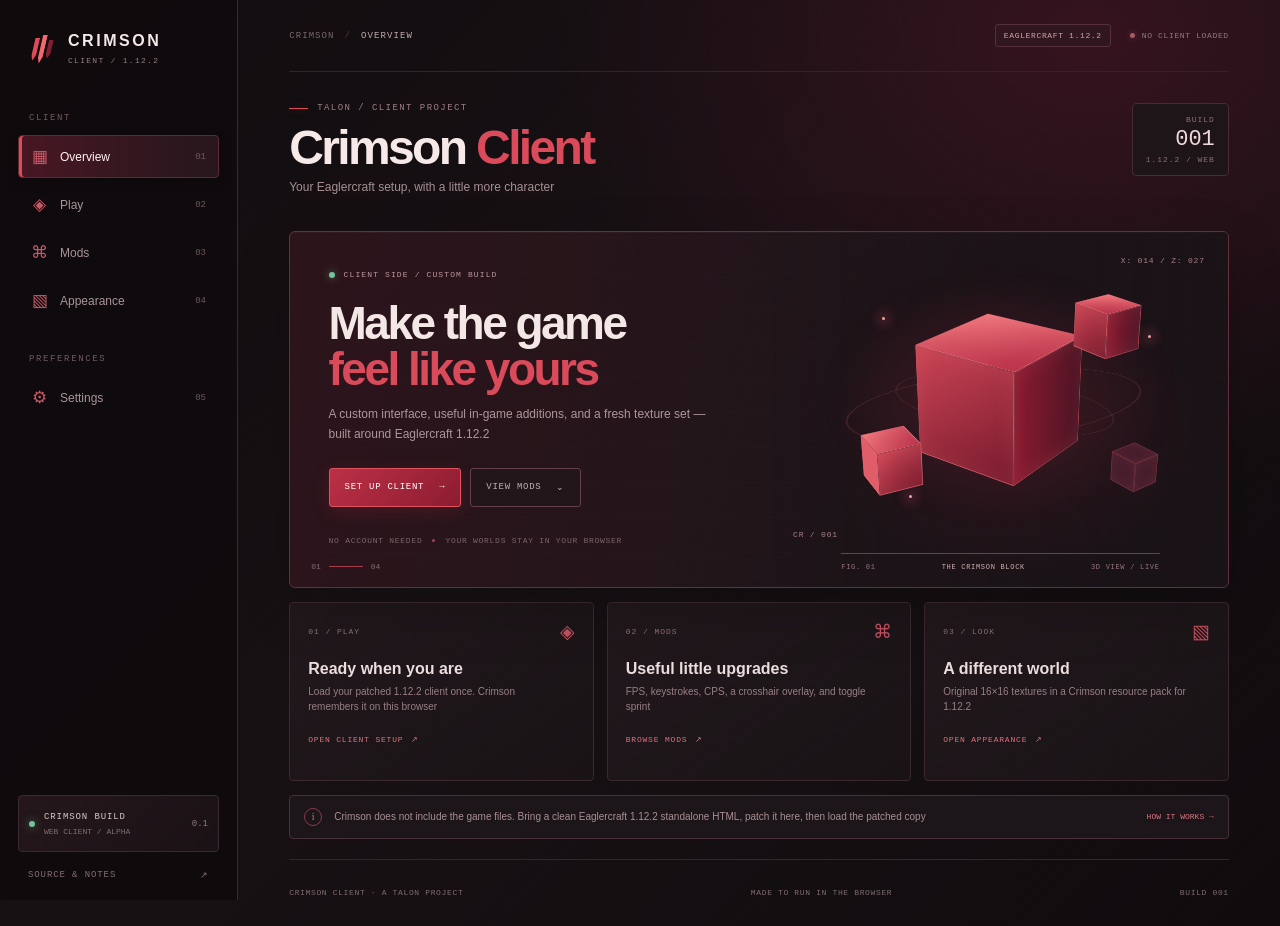
==== commit 464ae265: "Clarify that Crimson mods are bundled by the patcher" ====
--- a/index.html
+++ b/index.html
@@ -151,7 +151,7 @@
           <div><p class="eyebrow"><span class="eyebrow-line"></span> IN-GAME FEATURES</p><h1>Mod <em>library</em></h1><p class="heading-sub">Small tools that stay out of your way</p></div>
           <div class="heading-stamp"><span>PACK</span><b>005</b><small>CRIMSON ESSENTIALS</small></div>
         </div>
-        <div class="mods-toolbar"><div><span class="toolbar-label">CRIMSON ESSENTIALS</span><p>Import the pack once from the in-game mod menu</p></div><a class="btn btn-primary" href="mods/crimson-mod-pack.json" download>DOWNLOAD MOD PACK <span>↓</span></a></div>
+        <div class="mods-toolbar"><div><span class="toolbar-label">CRIMSON ESSENTIALS</span><p>The Crimson patcher bundles these features into your patched client</p></div><a class="btn btn-primary" href="mods/crimson-mod-pack.json" download>DOWNLOAD MOD PACK <span>↓</span></a></div>
         <div class="mods-grid">
           <article class="mod-card"><div class="mod-card-top"><span class="mod-number">01</span><span class="mod-status">READY TO IMPORT</span></div><div class="mod-icon icon-fps">FPS</div><h3>Performance HUD</h3><p>Live FPS, frame time, and a compact system readout</p><div class="mod-tags"><span>HUD</span><span>PERFORMANCE</span></div></article>
           <article class="mod-card"><div class="mod-card-top"><span class="mod-number">02</span><span class="mod-status">READY TO IMPORT</span></div><div class="mod-icon icon-keys">W<br><small>A S D</small></div><h3>Keystrokes & CPS</h3><p>See movement keys and clicks per second while you play</p><div class="mod-tags"><span>HUD</span><span>INPUT</span></div></article>
@@ -159,7 +159,7 @@
           <article class="mod-card"><div class="mod-card-top"><span class="mod-number">04</span><span class="mod-status">READY TO IMPORT</span></div><div class="mod-icon icon-crosshair">⌖</div><h3>Crimson Crosshair</h3><p>A clean center reticle with adjustable size, gap, and color</p><div class="mod-tags"><span>VISUAL</span><span>CONFIG</span></div></article>
           <article class="mod-card mod-card-wide"><div class="mod-card-top"><span class="mod-number">05</span><span class="mod-status">RESOURCE PACK</span></div><div class="mod-wide-art"><div class="texture-tile tile-stone"></div><div class="texture-tile tile-grass"></div><div class="texture-tile tile-wood"></div><div class="texture-tile tile-crystal"></div></div><div><h3>Crimson Textures</h3><p>Original 16×16 block textures — stone, grass, oak, obsidian, and more</p><button class="text-action" id="download-textures">BUILD RESOURCE PACK <span>↓</span></button></div></article>
         </div>
-        <div class="import-help"><span class="help-key">F6</span><div><b>Import inside the game</b><p>Launch your patched client → press F6 → Import Mod → choose <strong>crimson-mod-pack.json</strong></p></div></div>
+        <div class="import-help"><span class="help-key">F6</span><div><b>Import inside the game</b><p>Launch your patched client → press F6 to open the mod menu and configure Crimson HUD, Crosshair, and Sprint</p></div></div>
       </section>
 
       <section class="view" id="view-appearance">
--- a/styles.css
+++ b/styles.css
@@ -1,366 +1,288 @@
+@import url(''); /* Crimson uses local system fonts only */
 :root {
+  --bg: #100c0e;
+  --bg-2: #171114;
+  --panel: #1d171a;
+  --panel-2: #241b20;
+  --line: #39282f;
+  --line-bright: #68404b;
+  --text: #f3e8e6;
+  --muted: #aa9798;
+  --dim: #756568;
+  --red: #ba293e;
+  --red-bright: #e14a58;
+  --red-dark: #681a2a;
+  --gold: #d8ae8a;
+  --green: #74c49a;
+  --mono: ui-monospace, "SFMono-Regular", Consolas, monospace;
+  --display: "Trebuchet MS", Arial, sans-serif;
   color-scheme: dark;
-  --bg: #0b0b0d;
-  --bg-soft: #111114;
-  --panel: #141417;
-  --panel-hi: #19191e;
-  --ink: #f1eee9;
-  --muted: #88868a;
-  --faint: #56545a;
-  --line: rgba(235, 229, 220, .12);
-  --line-strong: rgba(235, 229, 220, .22);
-  --red: #c23a4b;
-  --red-hot: #f05260;
-  --red-dark: #651c2a;
-  --warm: #d5b9a2;
-  --mono: 'DM Mono', ui-monospace, SFMono-Regular, Menlo, monospace;
-  --display: 'Space Grotesk', Inter, ui-sans-serif, system-ui, sans-serif;
-  --wrap: min(1180px, calc(100% - 64px));
-  font-family: var(--display);
-  background: var(--bg);
-  color: var(--ink);
-  font-synthesis: none;
-  text-rendering: optimizeLegibility;
-}
-
+}
 * { box-sizing: border-box; }
-html { scroll-behavior: smooth; scroll-padding-top: 90px; }
-body { margin: 0; min-width: 320px; background: var(--bg); color: var(--ink); overflow-x: hidden; }
-body::before {
-  content: ""; position: fixed; inset: 0; z-index: -2; pointer-events: none;
-  background:
-    radial-gradient(ellipse at 78% 14%, rgba(107, 26, 43, .16), transparent 38%),
-    radial-gradient(ellipse at 18% 68%, rgba(62, 40, 43, .08), transparent 34%),
-    linear-gradient(180deg, #0b0b0d, #0e0e11 48%, #0a0a0c);
-}
+html { min-width: 320px; background: var(--bg); }
+body { margin: 0; min-width: 320px; min-height: 100vh; color: var(--text); background: radial-gradient(ellipse at 85% 4%, #35131e 0, transparent 35%), linear-gradient(135deg,#110c0f 0%,#171114 46%,#100c0e 100%); font-family: var(--display); }
 button, input { font: inherit; }
 button, a { -webkit-tap-highlight-color: transparent; }
+button { color: inherit; }
 a { color: inherit; }
-button { color: inherit; }
-::selection { background: rgba(194, 58, 75, .45); color: white; }
-:focus-visible { outline: 2px solid var(--red-hot); outline-offset: 4px; }
-[hidden] { display: none !important; }
-
-.scroll-progress { position: fixed; z-index: 90; top: 0; left: 0; width: 0; height: 2px; background: var(--red-hot); box-shadow: 0 0 14px rgba(240,82,96,.7); }
-.ambient-canvas { position: fixed; inset: 0; z-index: -1; width: 100%; height: 100%; pointer-events: none; opacity: .6; }
-.cursor-glow { position: fixed; z-index: -1; width: 440px; height: 440px; border-radius: 50%; pointer-events: none; opacity: .11; transform: translate(-50%,-50%); background: radial-gradient(circle, rgba(194,58,75,.38), transparent 68%); transition: opacity .3s ease; }
-
-.site-header { position: sticky; z-index: 50; top: 0; border-bottom: 1px solid rgba(235,229,220,.08); background: rgba(11,11,13,.78); backdrop-filter: blur(18px); }
-.header-inner { width: var(--wrap); min-height: 74px; margin: 0 auto; display: flex; align-items: center; gap: 40px; }
-.wordmark, .footer-wordmark { color: var(--ink); font-size: 19px; font-weight: 700; letter-spacing: .16em; text-decoration: none; }
-.wordmark-dot, .footer-wordmark span { color: var(--red-hot); }
-.main-nav { display: flex; align-items: center; gap: 28px; margin: 0 auto; }
-.main-nav a { position: relative; color: #9c989a; font-family: var(--mono); font-size: 10px; letter-spacing: .07em; text-decoration: none; text-transform: uppercase; transition: color .2s ease; }
-.main-nav a::after { content: ""; position: absolute; left: 0; right: 100%; bottom: -8px; height: 1px; background: var(--red-hot); transition: right .22s ease; }
-.main-nav a:hover { color: white; }
-.main-nav a:hover::after { right: 0; }
-.header-actions { display: flex; align-items: center; gap: 17px; }
-.system-status, .panel-readout, .terminal-footer { display: inline-flex; align-items: center; gap: 7px; color: var(--muted); font-family: var(--mono); font-size: 9px; letter-spacing: .08em; }
-.system-status i, .panel-readout i, .art-live i, .terminal-footer i { width: 5px; height: 5px; display: inline-block; border-radius: 50%; background: #7bc59b; box-shadow: 0 0 10px rgba(123,197,155,.7); }
-.theme-toggle, .menu-toggle { width: 34px; height: 34px; display: grid; place-items: center; border: 1px solid var(--line); border-radius: 50%; background: transparent; cursor: pointer; transition: border-color .2s ease, background .2s ease; }
-.theme-toggle:hover, .menu-toggle:hover { border-color: var(--red); background: rgba(194,58,75,.1); }
-.theme-toggle svg { width: 16px; height: 16px; fill: none; stroke: var(--warm); stroke-width: 1.5; stroke-linecap: round; stroke-linejoin: round; }
-.menu-toggle { display: none; border-radius: 6px; gap: 4px; align-content: center; }
-.menu-toggle span { width: 14px; height: 1px; display: block; background: var(--ink); }
-
-.section-wrap { width: var(--wrap); margin-inline: auto; }
-.hero { position: relative; min-height: 700px; min-height: min(820px, calc(100svh - 74px)); display: grid; grid-template-columns: 1.08fr .92fr; align-items: center; gap: 40px; padding-top: 70px; padding-bottom: 100px; }
-.hero-content { position: relative; z-index: 2; }
-.micro-label { display: flex; align-items: center; gap: 10px; color: #a6a0a0; font-family: var(--mono); font-size: 9px; letter-spacing: .14em; }
-.micro-line { width: 23px; height: 1px; display: inline-block; background: var(--red-hot); box-shadow: 0 0 8px rgba(240,82,96,.4); }
-.micro-number { color: var(--faint); }
-.hero-title { margin: 28px 0 31px -7px; font-size: clamp(76px, 11vw, 162px); line-height: .79; font-weight: 700; letter-spacing: -.095em; }
-.hero-period, .heading-period { color: var(--red-hot); }
-.hero-lower { display: flex; align-items: flex-end; flex-wrap: wrap; gap: 36px; }
-.hero-description { margin: 0; color: #e5ded8; font-size: 20px; line-height: 1.3; letter-spacing: -.035em; }
-.hero-description span { color: #777176; }
-.hero-buttons { display: flex; flex-wrap: wrap; gap: 9px; }
-.button { min-height: 46px; display: inline-flex; align-items: center; justify-content: center; gap: 18px; padding: 0 17px; border: 1px solid transparent; border-radius: 3px; font-family: var(--mono); font-size: 9px; letter-spacing: .1em; text-decoration: none; cursor: pointer; transition: transform .2s ease, background .2s ease, border-color .2s ease, box-shadow .2s ease; }
-.button:hover { transform: translateY(-2px); }
-.button span { font-size: 15px; line-height: 1; }
-.button-primary { background: var(--red); color: white; box-shadow: 0 4px 18px rgba(157,34,54,.16); }
-.button-primary:hover { background: #d44757; box-shadow: 0 7px 24px rgba(194,58,75,.24); }
-.button-quiet { border-color: var(--line); background: rgba(255,255,255,.02); color: #c1b9b4; }
-.button-quiet:hover, .button-outline:hover { border-color: rgba(194,58,75,.7); background: rgba(194,58,75,.08); color: white; }
-.button-outline { border-color: var(--line-strong); background: transparent; color: #c7c0bd; }
-.button-small { min-height: 37px; padding-inline: 12px; font-size: 8px; gap: 12px; }
-.hero-meta { display: flex; gap: 36px; margin-top: 76px; padding-top: 18px; border-top: 1px solid var(--line); }
-.hero-meta > div { display: grid; gap: 7px; }
-.meta-label { color: #656166; font-family: var(--mono); font-size: 8px; letter-spacing: .12em; }
-.hero-meta strong { display: flex; align-items: center; gap: 6px; color: #c8c1bd; font-family: var(--mono); font-size: 10px; font-weight: 400; letter-spacing: .05em; }
-.hero-meta strong i { color: var(--red-hot); font-style: normal; }
-.status-dot { width: 5px; height: 5px; display: inline-block; border-radius: 50%; background: #7bc59b; box-shadow: 0 0 8px #4c9b71; }
-
-.hero-art { position: relative; min-height: 490px; display: flex; flex-direction: column; justify-content: space-between; border: 1px solid rgba(235,229,220,.14); border-radius: 3px; background: linear-gradient(135deg, rgba(255,255,255,.035), rgba(255,255,255,.005)); overflow: hidden; box-shadow: 0 35px 100px rgba(0,0,0,.26); }
-.hero-art::before, .hero-art::after { content: ""; position: absolute; z-index: 1; pointer-events: none; }
-.hero-art::before { inset: 0; opacity: .3; background-image: linear-gradient(rgba(255,255,255,.045) 1px, transparent 1px), linear-gradient(90deg, rgba(255,255,255,.045) 1px, transparent 1px); background-size: 38px 38px; mask-image: linear-gradient(to bottom, black, transparent); }
-.hero-art::after { width: 380px; height: 380px; right: -120px; top: -130px; border-radius: 50%; background: rgba(152,25,46,.16); filter: blur(48px); }
-.art-label { position: relative; z-index: 2; display: flex; justify-content: space-between; padding: 17px 19px; color: #777176; font-family: var(--mono); font-size: 8px; letter-spacing: .13em; }
-.art-label-bottom { border-top: 1px solid var(--line); }
-.art-live { display: inline-flex; align-items: center; gap: 7px; color: #aaa2a0; }
-.core-stage { position: absolute; inset: 50px 12px 48px; display: grid; place-items: center; perspective: 800px; }
-.core-grid { position: absolute; width: 100%; height: 100%; opacity: .35; background-image: radial-gradient(circle, rgba(224,216,207,.38) 1px, transparent 1px); background-size: 22px 22px; mask-image: radial-gradient(ellipse, black 0, transparent 70%); }
-.core-orbit { position: absolute; width: 72%; aspect-ratio: 1; border: 1px solid rgba(201,174,161,.24); border-radius: 50%; transform: rotateX(66deg) rotateZ(var(--rot)); animation: orbit-spin var(--speed) linear infinite; }
-.orbit-one { --rot: 4deg; --speed: 22s; }
-.orbit-two { width: 90%; --rot: 70deg; --speed: 32s; animation-direction: reverse; border-color: rgba(194,58,75,.31); }
-.orbit-three { width: 54%; --rot: 115deg; --speed: 17s; border-style: dashed; border-color: rgba(213,185,162,.24); }
-.orbit-node { position: absolute; left: 14%; top: 3%; width: 9px; height: 9px; border-radius: 50%; background: var(--red-hot); box-shadow: 0 0 18px rgba(240,82,96,.85); }
-.orbit-two .orbit-node { left: auto; right: 9%; top: 18%; width: 6px; height: 6px; background: #e4c3a8; box-shadow: 0 0 12px rgba(228,195,168,.9); }
-.orbit-three .orbit-node { left: 50%; top: -4px; width: 5px; height: 5px; background: #f7e9d9; }
-.core-ring { position: absolute; width: 39%; aspect-ratio: 1; border: 1px solid rgba(194,58,75,.55); border-radius: 50%; box-shadow: inset 0 0 28px rgba(194,58,75,.11), 0 0 42px rgba(194,58,75,.1); }
-.core-object { position: relative; width: 128px; height: 148px; display: grid; place-items: center; transform: rotate(-28deg); filter: drop-shadow(0 0 32px rgba(194,58,75,.22)); animation: core-float 5s ease-in-out infinite; }
-.core-facet { position: absolute; width: 92px; height: 116px; background: linear-gradient(145deg, #ee6670 0, #9d2b3f 38%, #451522 77%, #1b151b 100%); clip-path: polygon(50% 0, 100% 33%, 83% 100%, 18% 83%, 0 25%); box-shadow: inset 0 0 0 1px rgba(255,255,255,.2); }
-.facet-two { width: 70px; height: 96px; transform: translate(19px, 13px) rotate(31deg); opacity: .65; background: linear-gradient(145deg, #f49a87, #7b1e35 62%, #21131a); }
-.core-center { position: absolute; width: 26px; height: 26px; border: 1px solid rgba(255,223,205,.65); background: radial-gradient(circle, #f2aaa0, #9c283d 68%); transform: rotate(45deg); box-shadow: 0 0 25px rgba(242,98,109,.8); }
-.core-cross { position: absolute; width: 12px; height: 12px; opacity: .5; }
-.core-cross::before, .core-cross::after { content: ""; position: absolute; background: #c6b8ac; }
-.core-cross::before { left: 5px; width: 1px; height: 12px; }
-.core-cross::after { top: 5px; height: 1px; width: 12px; }
-.cross-one { left: 18%; top: 29%; }
-.cross-two { right: 18%; bottom: 27%; }
-.core-coordinate { position: absolute; color: #777176; font-family: var(--mono); font-size: 8px; letter-spacing: .08em; }
-.coord-one { top: 19%; left: 10%; }
-.coord-two { top: 22%; right: 8%; }
-.coord-three { bottom: 17%; left: 18%; }
-.hero-scroll { position: absolute; left: 0; bottom: 31px; display: flex; align-items: center; gap: 12px; color: #656166; font-family: var(--mono); font-size: 8px; letter-spacing: .13em; }
-.scroll-line { position: relative; width: 36px; height: 1px; background: #5c5557; overflow: hidden; }
-.scroll-line::after { content: ""; position: absolute; inset: 0; background: var(--red-hot); transform: translateX(-100%); animation: line-travel 2s ease-in-out infinite; }
-.hero-index { position: absolute; right: 0; bottom: 31px; color: #777176; font-family: var(--mono); font-size: 8px; letter-spacing: .1em; }
-.hero-index span { margin-left: 12px; color: #48454b; }
-.ticker { position: relative; overflow: hidden; border-block: 1px solid var(--line); background: rgba(255,255,255,.018); }
-.ticker-track { width: max-content; display: flex; align-items: center; gap: 52px; padding: 16px 0; animation: ticker-move 30s linear infinite; }
-.ticker-track span { color: #8b8587; font-family: var(--mono); font-size: 9px; letter-spacing: .18em; white-space: nowrap; }
-.ticker-track b { margin-left: 52px; color: var(--red); font-size: 12px; font-weight: 400; }
-
-.section-heading { display: flex; align-items: flex-end; justify-content: space-between; gap: 40px; margin-bottom: 32px; }
-.section-heading h2 { margin: 14px 0 0; font-size: clamp(40px, 6vw, 70px); line-height: .98; font-weight: 600; letter-spacing: -.07em; }
-.section-heading > p { max-width: 315px; margin: 0 0 5px; color: var(--muted); font-size: 13px; line-height: 1.7; }
-.observatory-section { padding-top: 125px; }
-.observatory-panel { border: 1px solid var(--line); border-radius: 4px; background: linear-gradient(135deg, #151519, #101013 78%); overflow: hidden; }
-.observatory-topbar, .terminal-topbar { min-height: 48px; display: flex; align-items: center; justify-content: space-between; gap: 14px; padding: 0 19px; border-bottom: 1px solid var(--line); }
-.panel-id { display: flex; align-items: center; gap: 9px; color: #c6bfc0; font-family: var(--mono); font-size: 9px; letter-spacing: .1em; }
-.panel-square { width: 7px; height: 7px; background: var(--red); box-shadow: 0 0 11px rgba(194,58,75,.75); }
-.panel-muted { color: #5e5a61; }
-.panel-readout { font-size: 8px; }
-.observatory-body { display: grid; grid-template-columns: minmax(0, 1.45fr) minmax(280px, .55fr); }
-.orbit-viewport { position: relative; min-height: 430px; overflow: hidden; background: radial-gradient(ellipse at 50% 48%, rgba(100,32,48,.2), transparent 55%); }
-.orbit-viewport::before { content: ""; position: absolute; inset: 0; opacity: .12; background-image: linear-gradient(rgba(255,255,255,.06) 1px, transparent 1px), linear-gradient(90deg, rgba(255,255,255,.06) 1px, transparent 1px); background-size: 34px 34px; }
-#orbit-canvas { position: relative; z-index: 1; display: block; width: 100%; height: 430px; cursor: grab; touch-action: pan-y; }
-#orbit-canvas:active { cursor: grabbing; }
-.orbit-corner-label, .orbit-coords { position: absolute; z-index: 2; color: #777176; font-family: var(--mono); font-size: 8px; letter-spacing: .1em; pointer-events: none; }
-.orbit-corner-label { left: 18px; top: 17px; display: grid; gap: 5px; }
-.orbit-corner-label span { color: #514e54; }
-.orbit-coords { right: 18px; bottom: 16px; }
-.orbit-coords span { color: #c5a9a0; }
-.observatory-aside { padding: 31px 27px 21px; border-left: 1px solid var(--line); display: flex; flex-direction: column; }
-.aside-number, .panel-kicker, .tiny-index, .snippet-title, .range-ends, .hue-control label, .terminal-version, .terminal-footer, .about-coordinate, .footer-note, .footer-bottom { font-family: var(--mono); font-size: 8px; letter-spacing: .13em; }
-.aside-number { color: var(--red-hot); }
-.aside-number span { color: #656166; }
-.observatory-aside h3 { margin: 24px 0 13px; font-size: 37px; line-height: .98; font-weight: 600; letter-spacing: -.065em; }
-.observatory-aside > p { margin: 0; color: var(--muted); font-size: 12px; line-height: 1.75; }
-.orbit-stats { display: grid; grid-template-columns: repeat(3, 1fr); gap: 8px; margin: auto 0 24px; padding: 19px 0; border-block: 1px solid var(--line); }
-.orbit-stats div { display: grid; gap: 7px; }
-.orbit-stats span { color: #6e6870; font-family: var(--mono); font-size: 7px; letter-spacing: .1em; }
-.orbit-stats strong { color: #d6ceca; font-family: var(--mono); font-size: 11px; font-weight: 400; }
-.aside-controls { display: flex; flex-wrap: wrap; gap: 7px; }
-.aside-footnote { display: flex; align-items: center; gap: 8px; margin-top: 21px; color: #68636a; font-family: var(--mono); font-size: 7px; letter-spacing: .1em; }
-.aside-footnote .status-dot { width: 4px; height: 4px; }
-
-.workshop-section { padding-top: 135px; }
-.workshop-grid { display: grid; grid-template-columns: 1.07fr .93fr; gap: 16px; }
-.palette-panel, .color-preview, .snippet-panel { border: 1px solid var(--line); border-radius: 4px; background: var(--panel); }
-.palette-panel { padding: 25px; }
-.panel-header { display: flex; justify-content: space-between; align-items: flex-start; }
-.panel-kicker { color: #777176; }
-.panel-header h3 { margin: 8px 0 0; font-size: 25px; font-weight: 600; letter-spacing: -.045em; }
-.tiny-index { color: #68636a; }
-.palette-swatches { display: grid; grid-template-columns: repeat(5, minmax(0,1fr)); gap: 8px; margin-top: 26px; }
-.swatch { position: relative; min-width: 0; height: 164px; display: flex; align-items: flex-end; justify-content: center; padding: 10px 4px; border: 1px solid rgba(255,255,255,.13); border-radius: 3px; overflow: hidden; cursor: pointer; transition: transform .2s ease, border-color .2s ease; }
-.swatch:hover { transform: translateY(-5px); border-color: rgba(255,255,255,.55); }
-.swatch span { position: relative; z-index: 1; padding: 4px 5px; border-radius: 2px; background: rgba(0,0,0,.34); color: rgba(255,255,255,.93); font-family: var(--mono); font-size: 8px; }
-.palette-actions { display: flex; flex-wrap: wrap; gap: 8px; margin-top: 16px; }
-.hue-control { margin-top: 28px; padding-top: 18px; border-top: 1px solid var(--line); }
-.hue-control label { display: flex; justify-content: space-between; color: #8c8589; }
-.hue-control label strong { color: var(--warm); font-weight: 400; }
-.hue-control input { width: 100%; height: 18px; margin: 13px 0 7px; accent-color: var(--red); cursor: pointer; }
-.range-ends { display: flex; justify-content: space-between; color: #57535a; font-size: 7px; }
-.palette-feedback { min-height: 18px; margin-top: 13px; color: #777176; font-family: var(--mono); font-size: 8px; }
-.workshop-side { display: grid; grid-template-rows: minmax(245px, 1fr) auto; gap: 14px; }
-.color-preview { position: relative; min-height: 245px; display: grid; place-items: center; overflow: hidden; background: #34242d; transition: background .5s ease; }
-.preview-grid { position: absolute; inset: 0; opacity: .2; background-image: linear-gradient(rgba(255,255,255,.2) 1px, transparent 1px), linear-gradient(90deg, rgba(255,255,255,.2) 1px, transparent 1px); background-size: 24px 24px; mask-image: radial-gradient(circle, black, transparent 78%); }
-.preview-orb { position: relative; width: 138px; height: 138px; border: 1px solid rgba(255,255,255,.55); border-radius: 50%; background: radial-gradient(circle at 33% 28%, rgba(255,255,255,.82), rgba(255,255,255,.13) 8%, rgba(255,255,255,.025) 47%, rgba(0,0,0,.27) 72%), var(--preview-color, #a63240); box-shadow: inset -18px -22px 34px rgba(0,0,0,.22), 0 0 45px var(--preview-glow, rgba(166,50,64,.45)); animation: preview-drift 7s ease-in-out infinite; }
-.preview-orb::after { content: ""; position: absolute; inset: 16px -28px; border: 1px solid rgba(255,255,255,.32); border-radius: 50%; transform: rotate(-26deg) scaleY(.43); }
-.preview-caption { position: absolute; right: 15px; bottom: 14px; left: 15px; display: flex; justify-content: space-between; color: rgba(255,255,255,.72); font-family: var(--mono); font-size: 8px; letter-spacing: .1em; }
-.snippet-panel { padding: 16px 18px; }
-.snippet-title { display: flex; align-items: center; justify-content: space-between; color: #787279; }
-.snippet-title button { padding: 0; border: 0; background: transparent; color: var(--red-hot); font-family: var(--mono); font-size: 8px; cursor: pointer; }
-.snippet-panel pre { margin: 14px 0 0; color: #bdb3b1; font-family: var(--mono); font-size: 10px; line-height: 1.8; white-space: pre-wrap; }
-.snippet-panel pre::first-line { color: #e3a0a0; }
-
-.console-section { padding-top: 135px; }
-.section-heading code { padding: 3px 7px; border: 1px solid var(--line); border-radius: 3px; background: rgba(255,255,255,.04); color: #d4a7a4; font-family: var(--mono); font-size: 11px; }
-.terminal-panel { border: 1px solid var(--line-strong); border-radius: 4px; background: #0e0e11; box-shadow: 0 28px 70px rgba(0,0,0,.22); overflow: hidden; }
-.terminal-topbar { justify-content: flex-start; color: #8f888a; font-family: var(--mono); font-size: 8px; letter-spacing: .11em; }
-.terminal-lights { display: flex; gap: 5px; margin-right: 9px; }
-.terminal-lights i { width: 7px; height: 7px; border-radius: 50%; background: #64303b; }
-.terminal-lights i:nth-child(2) { background: #8b7144; }
-.terminal-lights i:nth-child(3) { background: #52785e; }
-.terminal-version { margin-left: auto; color: #5d575e; }
-.terminal-screen { min-height: 185px; max-height: 275px; overflow: auto; padding: 20px 22px; color: #d0c7c3; font-family: var(--mono); font-size: 11px; line-height: 1.75; }
-.terminal-line { margin: 0 0 5px; overflow-wrap: anywhere; }
-.terminal-muted { color: #777176; }
-.terminal-output { color: #aaa1a0; }
-.terminal-success { color: #a8c7ad; }
-.terminal-error { color: #ef8b90; }
-.inline-command { padding: 0; border: 0; background: transparent; color: #f0717b; font-family: inherit; cursor: pointer; text-decoration: underline; text-underline-offset: 3px; }
-.terminal-input-row { min-height: 53px; display: flex; align-items: center; gap: 13px; padding: 0 22px; border-top: 1px solid var(--line); }
-.terminal-input-row label { color: var(--red-hot); font-family: var(--mono); font-size: 19px; }
-.terminal-input-row input { flex: 1; min-width: 0; border: 0; outline: 0; background: transparent; color: white; font-family: var(--mono); font-size: 11px; }
-.terminal-input-row input::placeholder { color: #555159; }
-.terminal-input-row kbd { color: #5d575e; font-family: var(--mono); font-size: 8px; }
-.terminal-footer { min-height: 30px; justify-content: space-between; padding: 0 22px; border-top: 1px solid var(--line); color: #59555b; font-size: 7px; }
-.terminal-footer span:first-child { display: inline-flex; align-items: center; gap: 7px; }
-.terminal-footer i { width: 4px; height: 4px; }
-
-.about-section { padding-top: 140px; padding-bottom: 112px; }
-.about-card { position: relative; min-height: 340px; display: grid; grid-template-columns: .8fr 1.2fr; align-items: center; gap: 42px; padding: 38px 52px; border: 1px solid var(--line); border-radius: 4px; background: linear-gradient(110deg, rgba(112,24,42,.19), rgba(255,255,255,.018) 50%, rgba(255,255,255,.005)); overflow: hidden; }
-.about-card::after { content: ""; position: absolute; right: -70px; bottom: -220px; width: 500px; height: 500px; border: 1px solid rgba(194,58,75,.16); border-radius: 50%; box-shadow: 0 0 0 42px rgba(194,58,75,.025), 0 0 0 84px rgba(194,58,75,.018), 0 0 0 126px rgba(194,58,75,.012); pointer-events: none; }
-.about-graphic { position: relative; width: 240px; height: 240px; display: grid; place-items: center; justify-self: center; }
-.about-graphic-ring { position: absolute; border: 1px solid rgba(194,58,75,.38); border-radius: 50%; animation: orbit-spin 28s linear infinite; }
-.ring-a { inset: 17px; border-style: dashed; }
-.ring-b { inset: 45px -6px; transform: rotateX(65deg); border-color: rgba(213,185,162,.35); }
-.about-graphic-core { width: 78px; height: 92px; clip-path: polygon(50% 0,100% 35%,79% 100%,17% 83%,0 23%); background: linear-gradient(140deg,#f07c79,#9f2d43 65%,#381723); box-shadow: 0 0 30px rgba(194,58,75,.2); transform: rotate(26deg); }
-.about-graphic-cross { position: absolute; color: #d8b3a9; font-size: 17px; }
-.about-copy { position: relative; z-index: 1; }
-.about-copy h2 { margin: 20px 0 13px; font-size: clamp(36px, 5vw, 56px); line-height: .98; font-weight: 600; letter-spacing: -.07em; }
-.about-copy p { max-width: 430px; margin: 0 0 23px; color: var(--muted); font-size: 13px; line-height: 1.8; }
-.text-button { padding: 0; border: 0; background: transparent; color: #e6d1c7; font-family: var(--mono); font-size: 9px; letter-spacing: .12em; cursor: pointer; }
-.text-button span { margin-left: 9px; color: var(--red-hot); transition: margin .2s ease; }
-.text-button:hover span { margin-left: 15px; }
-.about-coordinate { position: absolute; right: 24px; top: 24px; color: #766e72; text-align: right; line-height: 1.8; }
-.about-coordinate span { color: #575159; font-size: 7px; }
-
-.site-footer { border-top: 1px solid var(--line); background: rgba(0,0,0,.2); }
-.footer-main, .footer-bottom { width: var(--wrap); margin: 0 auto; display: flex; align-items: center; justify-content: space-between; gap: 20px; }
-.footer-main { min-height: 88px; }
-.footer-wordmark { font-size: 16px; }
-.footer-note { color: #625c63; }
-.back-top { color: #938b8c; font-family: var(--mono); font-size: 8px; letter-spacing: .12em; text-decoration: none; transition: color .2s ease; }
-.back-top:hover { color: var(--red-hot); }
-.footer-bottom { min-height: 42px; border-top: 1px solid rgba(235,229,220,.06); color: #555159; font-size: 7px; }
-.footer-coordinates { color: #49454c; }
-
-.easter-egg { position: fixed; z-index: 100; inset: 0; display: grid; place-items: center; padding: 20px; background: rgba(4,4,6,.86); backdrop-filter: blur(12px); animation: fade-in .25s ease both; }
-.easter-egg-panel { position: relative; width: min(510px,100%); padding: 42px; border: 1px solid rgba(194,58,75,.42); border-radius: 4px; background: radial-gradient(ellipse at 82% 8%,rgba(125,25,43,.22),transparent 48%),#111114; box-shadow: 0 28px 100px rgba(0,0,0,.5); }
-.easter-close { position: absolute; right: 16px; top: 12px; border: 0; background: transparent; color: #aaa; font-size: 26px; cursor: pointer; }
-.easter-egg-panel h2 { margin: 22px 0 10px; font-size: clamp(37px, 8vw, 56px); letter-spacing: -.07em; }
-.easter-egg-panel p { color: var(--muted); font-size: 13px; }
-.egg-stamp { width: 90px; height: 90px; display: grid; place-items: center; margin: 28px 0; border: 1px solid rgba(194,58,75,.4); border-radius: 50%; color: #e2bcb1; font-family: var(--display); font-size: 36px; letter-spacing: -.13em; box-shadow: inset 0 0 28px rgba(194,58,75,.12),0 0 35px rgba(194,58,75,.1); }
-.egg-stamp span { color: var(--red-hot); }
-.toast { position: fixed; z-index: 110; left: 50%; bottom: 25px; padding: 11px 15px; border: 1px solid var(--line-strong); border-radius: 4px; background: #19191e; color: white; font-family: var(--mono); font-size: 10px; opacity: 0; transform: translate(-50%, 15px); pointer-events: none; transition: opacity .2s ease, transform .2s ease; }
-.toast.is-visible { opacity: 1; transform: translate(-50%, 0); }
-
-.reveal { opacity: 0; transform: translateY(18px); transition: opacity .7s ease, transform .7s cubic-bezier(.2,.75,.2,1); }
-.reveal.is-visible { opacity: 1; transform: translateY(0); }
-@keyframes orbit-spin { to { transform: rotateX(66deg) rotateZ(calc(var(--rot, 0deg) + 360deg)); } }
-@keyframes core-float { 0%,100% { translate: 0 0; } 50% { translate: 0 -11px; } }
-@keyframes line-travel { 0% { transform: translateX(-100%); } 55%,100% { transform: translateX(100%); } }
-@keyframes ticker-move { to { transform: translateX(-50%); } }
-@keyframes preview-drift { 0%,100% { transform: translateY(0) rotate(-8deg); } 50% { transform: translateY(-9px) rotate(8deg); } }
-@keyframes fade-in { from { opacity: 0; } to { opacity: 1; } }
-
-body.light-mode {
-  color-scheme: light;
-  --bg: #e9e5df; --bg-soft: #f3f0eb; --panel: #f5f2ed; --panel-hi: #fffdf9;
-  --ink: #201c1d; --muted: #716a6c; --faint: #9b9291;
-  --line: rgba(36,28,28,.14); --line-strong: rgba(36,28,28,.24);
-}
-body.light-mode::before { background: radial-gradient(ellipse at 80% 10%,rgba(174,53,70,.13),transparent 40%),linear-gradient(180deg,#eeeae5,#e4dfd8); }
-body.light-mode .site-header { background: rgba(238,234,229,.82); }
-body.light-mode .hero-art, body.light-mode .observatory-panel, body.light-mode .terminal-panel, body.light-mode .easter-egg-panel { background-color: #252125; }
-body.light-mode .palette-panel, body.light-mode .snippet-panel { background: #f5f2ed; }
-body.light-mode .footer-wordmark { color: #252125; }
-body.light-mode .theme-toggle svg { stroke: #393234; }
-body.light-mode .main-nav a { color: #62595b; }
-body.light-mode .hero-description { color: #3b3335; }
-body.light-mode .hero-description span { color: #756b6c; }
-
-@media (max-width: 900px) {
-  :root { --wrap: min(100% - 40px, 720px); }
-  .header-inner { gap: 22px; }
-  .main-nav { gap: 16px; }
-  .main-nav a { font-size: 8px; }
-  .system-status { display: none; }
-  .hero { min-height: auto; grid-template-columns: 1fr; padding-top: 90px; padding-bottom: 100px; }
-  .hero-title { font-size: clamp(82px, 18vw, 150px); }
-  .hero-art { min-height: 430px; width: min(100%, 560px); justify-self: end; }
-  .hero-meta { margin-top: 50px; }
-  .hero-scroll, .hero-index { bottom: 28px; }
-  .observatory-body { grid-template-columns: 1fr; }
-  .observatory-aside { border-left: 0; border-top: 1px solid var(--line); }
-  .orbit-stats { margin-top: 24px; }
-  .workshop-grid { grid-template-columns: 1fr; }
-  .workshop-side { grid-template-columns: 1fr 1fr; grid-template-rows: auto; }
-  .about-card { grid-template-columns: .7fr 1.3fr; padding: 34px 28px; gap: 22px; }
+button:focus-visible, a:focus-visible, input:focus-visible { outline: 2px solid var(--red-bright); outline-offset: 3px; }
+::selection { color: white; background: #9d263a; }
+.app-shell { min-height: 100vh; display: grid; grid-template-columns: 238px minmax(0,1fr); }
+.sidebar { position: sticky; top: 0; height: 100vh; min-height: 620px; display: flex; flex-direction: column; padding: 27px 18px 19px; border-right: 1px solid var(--line); background: rgba(15,11,13,.94); z-index: 20; }
+.brand { display: flex; align-items: center; gap: 12px; min-height: 43px; padding: 0 10px; color: var(--text); text-decoration: none; }
+.brand-mark { width: 28px; height: 28px; display: flex; align-items: center; justify-content: center; gap: 2px; transform: skew(-13deg); }
+.brand-mark i { width: 5px; height: 23px; display: block; background: var(--red-bright); box-shadow: 0 0 12px #a42a3d66; clip-path: polygon(0 0,100% 0,100% 75%,50% 100%,0 75%); }
+.brand-mark i:nth-child(2) { height: 29px; background: #f06a70; }
+.brand-mark i:nth-child(3) { height: 19px; background: #811e31; }
+.brand-word { font-size: 16px; line-height: 1; font-weight: 900; letter-spacing: .16em; }
+.brand-word small { display: block; margin-top: 7px; color: #947f83; font: 8px var(--mono); letter-spacing: .16em; }
+.sidebar-label { margin: 43px 11px 12px; color: #705b61; font: 9px var(--mono); letter-spacing: .18em; }
+.sidebar-label-lower { margin-top: 32px; }
+.side-nav { display: grid; gap: 5px; }
+.nav-item { width: 100%; display: flex; align-items: center; gap: 12px; min-height: 43px; padding: 0 12px; color: #a99499; background: transparent; border: 1px solid transparent; border-radius: 4px; text-align: left; font-size: 12px; cursor: pointer; transition: .18s ease; }
+.nav-item:hover { color: var(--text); background: #21171b; }
+.nav-item.active { color: #fff4f2; border-color: #5c2a35; background: linear-gradient(90deg,#481723,#2a171d 85%); box-shadow: inset 3px 0 var(--red-bright), 0 4px 14px #0002; }
+.nav-icon { width: 17px; color: #c75a67; font-size: 17px; text-align: center; }
+.nav-item kbd { margin-left: auto; color: #6d565c; font: 9px var(--mono); }
+.sidebar-bottom { margin-top: auto; }
+.build-card { display: flex; align-items: center; gap: 9px; min-height: 57px; padding: 10px; border: 1px solid #3c292f; border-radius: 4px; background: linear-gradient(135deg,#25171c,#1a1216); }
+.build-dot, .status-dot { width: 6px; height: 6px; flex: 0 0 6px; border-radius: 50%; background: var(--green); box-shadow: 0 0 9px #74c49a99; }
+.build-card b { display: block; color: #d9c7c6; font: 9px var(--mono); letter-spacing: .1em; }
+.build-card small { display: block; margin-top: 5px; color: #816d72; font: 8px var(--mono); }
+.build-version { margin-left: auto; color: #8f777e; font: 9px var(--mono); }
+.repo-link { display: flex; justify-content: space-between; margin: 18px 10px 0; color: #866e74; font: 9px var(--mono); letter-spacing: .1em; text-decoration: none; }
+.repo-link:hover { color: var(--red-bright); }
+.main-area { min-width: 0; padding: 0 clamp(24px,4vw,58px) 22px; }
+.topbar { min-height: 72px; display: flex; align-items: center; justify-content: space-between; gap: 20px; border-bottom: 1px solid #32232a; }
+.breadcrumb { display: flex; gap: 10px; align-items: center; color: #7b686c; font: 9px var(--mono); letter-spacing: .12em; }
+.breadcrumb b { color: #51353d; font-weight: 400; }
+.breadcrumb strong { color: #c4aaac; font-weight: 500; }
+.topbar-right { display: flex; align-items: center; gap: 19px; }
+.version-pill { padding: 6px 8px; border: 1px solid #54313a; border-radius: 3px; color: #d1a5aa; background: #30161e; font: 8px var(--mono); letter-spacing: .08em; }
+.connection-state { display: flex; align-items: center; gap: 7px; color: #907b80; font: 8px var(--mono); letter-spacing: .08em; }
+.connection-state i { width: 5px; height: 5px; border-radius: 50%; background: #a65b64; box-shadow: 0 0 7px #a65b6488; }
+.view { display: none; padding-top: 31px; animation: view-in .25s ease both; }
+.view.active { display: block; }
+@keyframes view-in { from { opacity: 0; transform: translateY(7px); } to { opacity: 1; transform: translateY(0); } }
+.page-heading { min-height: 105px; display: flex; align-items: flex-start; justify-content: space-between; gap: 20px; margin-bottom: 23px; }
+.page-heading h1 { margin: 11px 0 5px; color: #f6e9e7; font-size: clamp(34px,4vw,48px); line-height: 1; letter-spacing: -.055em; font-weight: 900; }
+.page-heading h1 em { color: #d94a5a; font-style: normal; }
+.eyebrow { margin: 0; display: flex; align-items: center; gap: 9px; color: #a17e85; font: 9px var(--mono); letter-spacing: .16em; }
+.eyebrow-line { width: 19px; height: 1px; background: var(--red-bright); box-shadow: 0 0 8px #db445366; }
+.heading-sub { margin: 8px 0 0; color: #a78f93; font-size: 12px; }
+.heading-stamp { min-width: 93px; padding: 11px 13px; border: 1px solid #452b32; border-radius: 4px; background: #1e1519; text-align: right; }
+.heading-stamp span, .heading-stamp small { display: block; color: #8d6e75; font: 8px var(--mono); letter-spacing: .12em; }
+.heading-stamp b { display: block; margin: 3px 0; color: #f1dadd; font: 22px var(--mono); }
+.hero-panel { min-height: 340px; position: relative; display: grid; grid-template-columns: 1.03fr .97fr; overflow: hidden; border: 1px solid #61313e; border-radius: 6px; background: linear-gradient(112deg,#271319 0%,#21151a 46%,#151216 100%); box-shadow: 0 20px 55px #0003, inset 0 1px #ffffff09; }
+.hero-panel::before { content: ""; position: absolute; inset: 0; pointer-events: none; background: linear-gradient(90deg,#5c19271c,transparent 58%), repeating-linear-gradient(0deg,transparent 0 34px,#ffffff05 35px); }
+.hero-copy { position: relative; z-index: 2; align-self: center; padding: 38px 25px 42px clamp(25px,3vw,44px); }
+.hero-kicker { display: flex; align-items: center; gap: 9px; color: #bd999e; font: 8px var(--mono); letter-spacing: .14em; }
+.hero-copy h2 { margin: 22px 0 12px; font-size: clamp(29px,3.7vw,46px); line-height: .99; letter-spacing: -.055em; }
+.hero-copy h2 span { color: #d94a5a; }
+.hero-copy p { max-width: 390px; margin: 0; color: #ad969b; font-size: 12px; line-height: 1.7; }
+.hero-actions { display: flex; flex-wrap: wrap; gap: 9px; margin-top: 23px; }
+.btn { min-height: 39px; display: inline-flex; align-items: center; justify-content: center; gap: 15px; padding: 0 15px; border: 1px solid transparent; border-radius: 3px; font: 9px var(--mono); letter-spacing: .08em; text-decoration: none; cursor: pointer; transition: transform .16s ease, border-color .16s ease, background .16s ease; }
+.btn:hover { transform: translateY(-2px); }
+.btn-primary { color: white; background: linear-gradient(135deg,#bc3045,#8c1c31); border-color: #df5260; box-shadow: 0 5px 18px #a42b3c3d; }
+.btn-primary:hover { background: linear-gradient(135deg,#d23a50,#a8253d); }
+.btn-secondary { color: #e2cdd0; background: #2d2026; border-color: #66424b; }
+.btn-secondary:hover { border-color: #c44a5b; }
+.btn-ghost { color: #c3aeb1; background: #1e171b88; border-color: #63404a; }
+.btn-ghost:hover, .btn-outline:hover { border-color: #e04d5c; background: #50202d; }
+.btn-outline { color: #e5c7cc; background: #24171c; border-color: #72414c; }
+.btn-danger { color: #f2b9be; background: #391922; border-color: #7b3442; }
+.btn-full { width: 100%; }
+.hero-footnote { display: flex; align-items: center; gap: 10px; margin-top: 29px; color: #7c646b; font: 8px var(--mono); letter-spacing: .09em; }
+.hero-footnote i { width: 3px; height: 3px; border-radius: 50%; background: #a74453; }
+.hero-index { position: absolute; z-index: 3; bottom: 16px; left: 21px; display: flex; align-items: center; gap: 8px; color: #886b72; font: 8px var(--mono); }
+.hero-index-line { width: 34px; height: 1px; background: #a83c4b; }
+.voxel-scene { position: relative; min-height: 340px; perspective: 850px; overflow: hidden; isolation: isolate; }
+.voxel-scene::after { content: ""; position: absolute; inset: 0; background: radial-gradient(ellipse at 53% 55%,#9c263c29,transparent 55%), linear-gradient(90deg,#21151a00,#1c1318aa 100%); z-index: -1; }
+.scene-haze { position: absolute; width: 340px; height: 240px; top: 45px; left: 50%; transform: translateX(-50%); background: radial-gradient(ellipse,#b12b452c,transparent 70%); filter: blur(14px); }
+.scene-ring { position: absolute; left: 50%; top: 48%; border: 1px solid #c05a6750; border-radius: 50%; transform: translate(-50%,-50%) rotateX(68deg) rotateZ(-24deg); }
+.ring-one { width: 310px; height: 180px; }
+.ring-two { width: 240px; height: 136px; transform: translate(-50%,-50%) rotateX(68deg) rotateZ(31deg); border-color: #dc858329; }
+.voxel { --cube: 100px; position: absolute; left: 50%; top: 46%; width: var(--cube); height: var(--cube); transform-style: preserve-3d; transform: translate(-50%,-50%) rotateX(-25deg) rotateY(-36deg); animation: cube-float 7s ease-in-out infinite; }
+.voxel .face { position: absolute; inset: 0; border: 1px solid #ff9a9d4a; background: linear-gradient(145deg,#d34b5c,#8d1e33); box-shadow: inset 0 0 24px #f6878a20; }
+.voxel .front { transform: translateZ(calc(var(--cube)/2)); background: linear-gradient(145deg,#cb4555,#76192c); }
+.voxel .back { transform: rotateY(180deg) translateZ(calc(var(--cube)/2)); background: #681829; }
+.voxel .right { transform: rotateY(90deg) translateZ(calc(var(--cube)/2)); background: linear-gradient(90deg,#8a1a30,#4b1424); }
+.voxel .left { transform: rotateY(-90deg) translateZ(calc(var(--cube)/2)); background: #e05c68; }
+.voxel .top { transform: rotateX(90deg) translateZ(calc(var(--cube)/2)); background: linear-gradient(130deg,#f0787d,#b62d46); }
+.voxel .bottom { transform: rotateX(-90deg) translateZ(calc(var(--cube)/2)); background: #4a1221; }
+.voxel-main { --cube: 116px; }
+.voxel-small { --cube: 46px; }
+.voxel-a { margin-left: -108px; margin-top: 65px; transform: translate(-50%,-50%) rotateX(-25deg) rotateY(28deg); animation-delay: -1.7s; }
+.voxel-b { margin-left: 107px; margin-top: -69px; transform: translate(-50%,-50%) rotateX(-25deg) rotateY(-52deg); animation-delay: -4s; }
+.voxel-dark { --cube: 32px; }
+.voxel-c { margin-left: 134px; margin-top: 72px; transform: translate(-50%,-50%) rotateX(-25deg) rotateY(-52deg); animation-delay: -2s; }
+.voxel-dark .face { background: #3f1928; border-color: #b94b5c60; }
+.scene-spark { position: absolute; width: 3px; height: 3px; border-radius: 50%; background: #f2a2a6; box-shadow: 0 0 12px 4px #de536855; }
+.spark-a { top: 24%; left: 24%; }.spark-b { top: 29%; right: 17%; }.spark-c { bottom: 25%; left: 30%; }
+.scene-coordinate { position: absolute; color: #a98088; font: 8px var(--mono); letter-spacing: .1em; }
+.coord-a { top: 24px; right: 23px; }.coord-b { bottom: 48px; left: 20px; }
+.scene-caption { position: absolute; bottom: 16px; left: 50%; transform: translateX(-50%); width: 70%; display: flex; justify-content: space-between; gap: 8px; padding-top: 9px; border-top: 1px solid #69404a; color: #97777e; font: 7px var(--mono); letter-spacing: .1em; }
+.scene-caption b { color: #d2afb4; font-weight: 500; }
+@keyframes cube-float { 0%,100% { margin-top: 0; } 50% { margin-top: -12px; } }
+.overview-grid { display: grid; grid-template-columns: repeat(3,1fr); gap: 13px; margin-top: 14px; }
+.overview-card { min-height: 179px; padding: 17px 18px; border: 1px solid #3b2930; border-radius: 4px; background: linear-gradient(145deg,#21181c,#191316); }
+.card-top { display: flex; justify-content: space-between; align-items: center; }
+.card-index { color: #8d7077; font: 8px var(--mono); letter-spacing: .12em; }
+.card-symbol { color: #c45160; font-size: 19px; }
+.overview-card h3 { margin: 17px 0 6px; color: #ecdcdd; font-size: 16px; }
+.overview-card p { max-width: 260px; min-height: 37px; margin: 0; color: #987f85; font-size: 10px; line-height: 1.55; }
+.text-action { display: inline-flex; align-items: center; gap: 8px; margin-top: 14px; padding: 0; color: #df7480; border: 0; background: none; font: 8px var(--mono); letter-spacing: .1em; text-decoration: none; cursor: pointer; }
+.text-action:hover { color: #ff9aa2; }
+.info-strip { display: flex; align-items: center; gap: 12px; margin-top: 14px; padding: 12px 14px; border: 1px solid #463139; border-radius: 4px; background: #1c1519; }
+.info-mark { width: 18px; height: 18px; display: grid; place-items: center; flex: 0 0 18px; border: 1px solid #8c3a49; border-radius: 50%; color: #d87580; font: 10px Georgia; }
+.info-strip p { flex: 1; margin: 0; color: #a88f94; font-size: 10px; line-height: 1.5; }
+.info-strip a { color: #d77883; font: 8px var(--mono); text-decoration: none; white-space: nowrap; }
+.compact-heading { min-height: 100px; margin-bottom: 19px; }
+.client-layout { display: grid; grid-template-columns: minmax(0,1.6fr) minmax(260px,.75fr); gap: 14px; }
+.client-main-panel, .client-side-panel, .texture-preview-panel, .appearance-side, .settings-panel { padding: 21px; border: 1px solid #452c34; border-radius: 5px; background: linear-gradient(145deg,#21181d,#191316); }
+.panel-heading { display: flex; align-items: flex-start; justify-content: space-between; gap: 20px; }
+.panel-eyebrow { display: block; color: #a87983; font: 8px var(--mono); letter-spacing: .15em; }
+.panel-heading h2 { margin: 7px 0 0; color: #f0e2e1; font-size: 20px; letter-spacing: -.03em; }
+.panel-icon { color: #c3485a; font-size: 23px; }
+.client-file-card { display: flex; align-items: center; gap: 12px; margin-top: 20px; padding: 14px; border: 1px solid #543640; border-radius: 4px; background: #171115; }
+.file-icon { width: 43px; height: 47px; display: flex; flex-direction: column; justify-content: center; align-items: center; gap: 2px; border: 1px solid #8b3b4a; border-radius: 3px; background: linear-gradient(145deg,#511b2a,#29151e); color: #f0bec2; }
+.file-icon span { font: 9px var(--mono); }.file-icon b { font-size: 10px; }
+.file-details { min-width: 0; display: grid; gap: 5px; }
+.file-details strong { overflow: hidden; color: #e4d0d1; font-size: 11px; text-overflow: ellipsis; white-space: nowrap; }
+.file-details span { color: #8e777c; font: 8px var(--mono); }
+.file-state { margin-left: auto; padding: 5px 7px; border: 1px solid #5b4148; border-radius: 2px; color: #9c7d83; font: 8px var(--mono); }
+.file-state.ready { color: #8bd2a7; border-color: #39634e; background: #16271e; }
+.client-main-actions { display: flex; flex-wrap: wrap; gap: 9px; margin-top: 14px; }
+.inline-note, .tiny-note { margin: 11px 0 0; color: #806d72; font-size: 9px; line-height: 1.6; }
+.panel-divider { height: 1px; margin: 24px 0 20px; background: #412b33; }
+.small-panel-heading { align-items: center; }
+.small-panel-heading h2 { font-size: 16px; }
+.step-number { width: 28px; height: 28px; display: grid; place-items: center; border: 1px solid #60343f; border-radius: 50%; color: #d47a85; font: 10px var(--mono); }
+.panel-paragraph { max-width: 620px; margin: 13px 0 15px; color: #a18a8f; font-size: 11px; line-height: 1.7; }
+.steps-list { display: grid; gap: 10px; margin-top: 19px; }
+.steps-list div { display: flex; align-items: center; gap: 11px; color: #a99095; font-size: 10px; }
+.steps-list b { width: 21px; height: 21px; display: grid; place-items: center; border: 1px solid #68404b; border-radius: 3px; color: #d97984; font: 9px var(--mono); }
+.side-panel-title { display: flex; justify-content: space-between; padding-bottom: 15px; border-bottom: 1px solid #452d35; color: #d4bdc0; font: 9px var(--mono); letter-spacing: .1em; }
+.side-panel-title span { color: #956f78; }
+.detail-row { display: flex; justify-content: space-between; gap: 10px; padding: 13px 0; border-bottom: 1px solid #36262d; }
+.detail-row span, .pack-detail-list span { color: #8d7379; font: 8px var(--mono); letter-spacing: .08em; }
+.detail-row b, .pack-detail-list b { color: #d9c5c7; font-size: 10px; font-weight: 500; text-align: right; }
+.side-panel-note { display: flex; gap: 10px; margin-top: 17px; padding: 12px; border: 1px solid #4a343a; background: #1b1418; }
+.note-diamond { color: #c64c5e; font-size: 12px; }
+.side-panel-note p { margin: 0; color: #9a8389; font-size: 9px; line-height: 1.6; }
+.mods-toolbar { display: flex; justify-content: space-between; align-items: center; gap: 12px; padding: 14px 17px; border: 1px solid #53323d; border-radius: 4px; background: linear-gradient(95deg,#2b171e,#21171c); }
+.toolbar-label { color: #e2c5c9; font: 9px var(--mono); letter-spacing: .12em; }
+.mods-toolbar p { margin: 6px 0 0; color: #997f85; font-size: 10px; }
+.mods-grid { display: grid; grid-template-columns: repeat(2,minmax(0,1fr)); gap: 12px; margin-top: 13px; }
+.mod-card { min-height: 190px; padding: 16px; border: 1px solid #3f2c33; border-radius: 4px; background: linear-gradient(145deg,#21181c,#191316); }
+.mod-card-top { display: flex; justify-content: space-between; align-items: center; }
+.mod-number { color: #96777e; font: 9px var(--mono); }
+.mod-status { color: #78b790; font: 7px var(--mono); letter-spacing: .08em; }
+.mod-icon { width: 40px; height: 40px; display: flex; align-items: center; justify-content: center; margin-top: 13px; border: 1px solid #673542; border-radius: 4px; color: #f0b0b5; background: linear-gradient(145deg,#592330,#26151d); font: 12px var(--mono); box-shadow: inset 0 0 15px #ee64731a; }
+.icon-keys { flex-direction: column; gap: 0; font-size: 11px; line-height: 1.1; }.icon-keys small { font-size: 8px; }
+.icon-sprint { font-size: 24px; }.icon-crosshair { font-size: 26px; }
+.mod-card h3 { margin: 12px 0 5px; color: #ebd9db; font-size: 14px; }
+.mod-card p { max-width: 450px; margin: 0; color: #9d858b; font-size: 10px; line-height: 1.55; }
+.mod-tags { display: flex; flex-wrap: wrap; gap: 6px; margin-top: 12px; }
+.mod-tags span { padding: 4px 6px; border: 1px solid #493039; border-radius: 2px; color: #997b82; font: 7px var(--mono); letter-spacing: .06em; }
+.mod-card-wide { grid-column: 1 / -1; min-height: auto; display: grid; grid-template-columns: 1fr 1.3fr; gap: 20px; align-items: center; }
+.mod-card-wide h3 { margin-top: 0; }
+.mod-wide-art { display: flex; align-items: center; gap: 9px; }
+.texture-tile { width: 53px; height: 53px; border: 2px solid #68404a; box-shadow: 0 4px 16px #0006; transform: rotate(-8deg); }
+.texture-tile:nth-child(2) { transform: rotate(5deg) translateY(-5px); }.texture-tile:nth-child(3) { transform: rotate(11deg); }.texture-tile:nth-child(4) { transform: rotate(-4deg) translateY(-7px); }
+.tile-stone { background-color: #77747a; background-image: repeating-linear-gradient(45deg,transparent 0 5px,#55545a 6px 8px,transparent 9px 12px),repeating-linear-gradient(-45deg,#ffffff12 0 2px,transparent 3px 8px); }
+.tile-grass { background: linear-gradient(#58804a 0 25%,#6f4739 25%); background-image: repeating-linear-gradient(90deg,transparent 0 5px,#ffffff18 6px 7px),linear-gradient(#60854b 0 25%,#78503c 25%); }
+.tile-wood { background: repeating-linear-gradient(0deg,#966345 0 7px,#69432f 8px 9px,#b07b52 10px 11px); }
+.tile-crystal { background: linear-gradient(135deg,#241a2e,#562236 50%,#a23549); position: relative; }
+.import-help { display: flex; gap: 13px; align-items: center; margin-top: 14px; padding: 14px 16px; border: 1px solid #48323a; background: #1b1418; }
+.help-key { min-width: 41px; padding: 8px; border: 1px solid #9e4755; border-radius: 3px; background: #32171f; color: #f0b5b9; font: 11px var(--mono); text-align: center; box-shadow: inset 0 -3px #160b0f; }
+.import-help b { color: #ddc4c7; font-size: 11px; }.import-help p { margin: 5px 0 0; color: #9b838a; font-size: 9px; line-height: 1.5; }
+.appearance-layout { display: grid; grid-template-columns: minmax(0,1.45fr) minmax(270px,.8fr); gap: 14px; }
+.texture-preview-panel { overflow: hidden; }
+.texture-scene { position: relative; height: 280px; margin-top: 17px; overflow: hidden; border: 1px solid #49323a; background: radial-gradient(ellipse at 50% 53%,#7b273a2a,transparent 54%), linear-gradient(145deg,#18151a,#25151d); perspective: 700px; }
+.texture-scene::before { content: ""; position: absolute; inset: 0; opacity: .3; background: linear-gradient(90deg,transparent 49.8%,#8e59611d 50%,transparent 50.2%),linear-gradient(0deg,transparent 49.8%,#8e59611d 50%,transparent 50.2%); background-size: 30px 30px; transform: perspective(350px) rotateX(62deg) scale(1.7) translateY(40px); }
+.texture-platform { position: absolute; width: 270px; height: 96px; left: 50%; top: 62%; transform: translate(-50%,-50%) rotateX(68deg) rotateZ(-12deg); border: 1px solid #9d5866; border-radius: 50%; background: radial-gradient(ellipse,#81283c55,#451d2b20 62%,transparent 70%); box-shadow: 0 0 38px #9c2a3f22; }
+.texture-cube { --size: 92px; position: absolute; left: 51%; top: 45%; width: var(--size); height: var(--size); transform-style: preserve-3d; transform: translate(-50%,-50%) rotateX(-25deg) rotateY(-38deg); animation: preview-spin 13s linear infinite; }
+.cube-face { position: absolute; width: var(--size); height: var(--size); border: 1px solid #d87a7a55; image-rendering: pixelated; }
+.cube-front { transform: translateZ(calc(var(--size)/2)); background: repeating-linear-gradient(0deg,transparent 0 10px,#0002 11px 12px),repeating-linear-gradient(90deg,#6b7548 0 10px,#829858 11px 12px); }
+.cube-side { transform: rotateY(90deg) translateZ(calc(var(--size)/2)); background: repeating-linear-gradient(0deg,#704a37 0 12px,#4f352a 13px 14px),repeating-linear-gradient(90deg,transparent 0 13px,#0003 14px); }
+.cube-top { transform: rotateX(90deg) translateZ(calc(var(--size)/2)); background: repeating-linear-gradient(45deg,#66814c 0 9px,#829d60 10px 12px); }
+.small-cube { --size: 52px; left: 72%; top: 68%; animation-duration: 17s; animation-direction: reverse; }
+.small-cube .cube-front, .small-cube .cube-side, .small-cube .cube-top { filter: hue-rotate(292deg) saturate(.8); }
+@keyframes preview-spin { from { transform: translate(-50%,-50%) rotateX(-25deg) rotateY(-38deg); } to { transform: translate(-50%,-50%) rotateX(-25deg) rotateY(322deg); } }
+.texture-caption { display: flex; justify-content: space-between; gap: 10px; margin-top: 12px; color: #987e84; font: 8px var(--mono); letter-spacing: .08em; }
+.texture-caption b { color: #d2b8bc; font-weight: 500; text-align: right; }
+.appearance-side { align-self: stretch; }
+.appearance-side .panel-paragraph { margin-bottom: 20px; }
+.pack-detail-list { display: grid; gap: 0; margin: 15px 0 20px; border-top: 1px solid #422c33; }
+.pack-detail-list div { display: flex; justify-content: space-between; padding: 11px 0; border-bottom: 1px solid #38282e; }
+.settings-panel { padding: 0 19px; }
+.setting-row { min-height: 86px; display: flex; align-items: center; justify-content: space-between; gap: 20px; border-bottom: 1px solid #3d2b32; }
+.setting-row:last-child { border-bottom: 0; }
+.setting-row b { color: #e6d4d6; font-size: 12px; }.setting-row p { margin: 5px 0 0; color: #968087; font-size: 10px; }
+.switch { position: relative; display: block; width: 42px; height: 23px; flex: 0 0 42px; }
+.switch input { position: absolute; width: 1px; height: 1px; opacity: 0; }
+.switch span { position: absolute; inset: 0; border: 1px solid #63404a; border-radius: 20px; background: #281a20; cursor: pointer; transition: .2s; }
+.switch span::after { content: ""; position: absolute; top: 3px; left: 3px; width: 15px; height: 15px; border-radius: 50%; background: #9b777f; transition: .2s; }
+.switch input:checked + span { border-color: #b64a5b; background: #642133; }
+.switch input:checked + span::after { left: 22px; background: #ffd5d6; box-shadow: 0 0 8px #f58b96; }
+.license-note { margin-top: 14px; padding: 17px; border: 1px solid #453139; border-radius: 4px; background: #1a1418; }
+.license-note b { color: #c39ca2; font: 8px var(--mono); letter-spacing: .14em; }
+.license-note p { max-width: 780px; color: #9a8389; font-size: 10px; line-height: 1.6; }
+.license-note a { color: #d67b86; font: 9px var(--mono); text-decoration: none; }
+.material-row { display: flex; align-items: center; gap: 9px; margin-top: 15px; color: #967d83; font: 8px var(--mono); letter-spacing: .1em; }
+.material-row i { width: 15px; height: 15px; display: block; border-radius: 2px; background: #b02b42; border: 1px solid #da7784; }
+.material-row i:nth-of-type(2) { background: #5d6470; }.material-row i:nth-of-type(3) { background: #d1b091; }.material-row i:nth-of-type(4) { background: #526d4b; }.material-row i:nth-of-type(5) { background: #27232c; }
+.material-row b { margin-left: auto; color: #b89ca1; font-weight: 400; }
+.app-footer { display: flex; justify-content: space-between; gap: 12px; padding: 28px 0 7px; margin-top: 20px; border-top: 1px solid #35252c; color: #806c72; font: 8px var(--mono); letter-spacing: .08em; }
+.app-footer b { color: #b94354; }
+.toast { position: fixed; z-index: 80; right: 23px; bottom: 22px; max-width: min(420px,calc(100vw - 35px)); padding: 12px 16px; border: 1px solid #a44454; border-radius: 4px; background: #26151c; color: #f1dadd; font: 10px var(--mono); box-shadow: 0 10px 30px #0007; opacity: 0; transform: translateY(9px); pointer-events: none; transition: .2s ease; }
+.toast.visible { opacity: 1; transform: translateY(0); }
+body.reduce-motion *, body.reduce-motion *::before, body.reduce-motion *::after { animation-duration: .01ms !important; animation-iteration-count: 1 !important; scroll-behavior: auto !important; transition-duration: .01ms !important; }
+@media (max-width: 1050px) {
+ .app-shell { grid-template-columns: 206px minmax(0,1fr); }
+ .sidebar { padding-inline: 13px; }
+ .main-area { padding-inline: 25px; }
+ .voxel-main { --cube: 94px; }
+ .voxel-a { margin-left: -90px; }.voxel-b { margin-left: 90px; }
+}
+@media (max-width: 820px) {
+ .app-shell { display: block; }
+ .sidebar { position: sticky; top: 0; height: auto; min-height: 0; padding: 12px 18px; flex-direction: row; align-items: center; justify-content: space-between; border-right: 0; border-bottom: 1px solid var(--line); }
+ .brand { padding: 0; }.sidebar-label,.sidebar-bottom { display: none; }
+ .side-nav { display: flex; gap: 3px; }
+ .nav-item { width: auto; min-height: 38px; padding: 0 9px; font-size: 10px; gap: 6px; }
+ .nav-item kbd { display: none; }.nav-icon { font-size: 14px; }
+ .main-area { padding-inline: 20px; }
+ .hero-panel { grid-template-columns: 1fr .85fr; }
+ .client-layout,.appearance-layout { grid-template-columns: 1fr; }
+ .client-side-panel { display: grid; grid-template-columns: repeat(2,1fr); gap: 0 18px; }
+ .side-panel-title,.side-panel-note { grid-column: 1 / -1; }
 }
 @media (max-width: 620px) {
-  :root { --wrap: calc(100% - 32px); }
-  .header-inner { min-height: 65px; flex-wrap: wrap; justify-content: space-between; }
-  .wordmark { font-size: 17px; }
-  .header-actions { margin-left: auto; }
-  .menu-toggle { display: grid; }
-  .main-nav { position: absolute; top: 64px; right: 16px; left: 16px; display: none; align-items: stretch; flex-direction: column; gap: 0; padding: 8px 15px; border: 1px solid var(--line-strong); border-radius: 4px; background: #141417; box-shadow: 0 20px 45px rgba(0,0,0,.4); }
-  .main-nav.is-open { display: flex; animation: fade-in .16s ease both; }
-  .main-nav a { padding: 13px 2px; border-bottom: 1px solid var(--line); color: #d0c9c5; font-size: 10px; }
-  .main-nav a:last-child { border-bottom: 0; }
-  .main-nav a::after { display: none; }
-  .hero { padding-top: 75px; padding-bottom: 95px; gap: 40px; }
-  .hero-title { margin-left: -4px; font-size: clamp(66px, 19vw, 108px); letter-spacing: -.1em; }
-  .hero-lower { align-items: flex-start; flex-direction: column; gap: 21px; }
-  .hero-description { font-size: 18px; }
-  .hero-buttons { width: 100%; }
-  .button { min-height: 43px; padding-inline: 12px; font-size: 8px; }
-  .hero-art { min-height: 355px; }
-  .core-stage { inset: 42px 0; }
-  .hero-meta { flex-wrap: wrap; gap: 18px 27px; margin-top: 41px; }
-  .hero-meta > div { min-width: 72px; }
-  .hero-index span { display: none; }
-  .ticker-track { gap: 24px; }
-  .ticker-track b { margin-left: 24px; }
-  .section-heading { align-items: flex-start; flex-direction: column; gap: 14px; margin-bottom: 24px; }
-  .section-heading h2 { font-size: 47px; }
-  .section-heading > p { max-width: 390px; font-size: 12px; }
-  .observatory-section, .workshop-section, .console-section { padding-top: 88px; }
-  .observatory-topbar { padding-inline: 12px; }
-  .panel-id { gap: 6px; font-size: 7px; }
-  .panel-readout { font-size: 7px; gap: 5px; }
-  .orbit-viewport { min-height: 325px; }
-  #orbit-canvas { height: 325px; }
-  .observatory-aside { padding: 25px 19px 20px; }
-  .observatory-aside h3 { font-size: 34px; }
-  .palette-panel { padding: 18px; }
-  .palette-swatches { gap: 5px; }
-  .swatch { height: 120px; padding: 7px 1px; }
-  .swatch span { padding: 3px 2px; font-size: 7px; }
-  .workshop-side { grid-template-columns: 1fr; }
-  .color-preview { min-height: 230px; }
-  .terminal-screen { padding: 16px; min-height: 170px; font-size: 10px; }
-  .terminal-input-row { padding-inline: 15px; }
-  .terminal-input-row kbd { display: none; }
-  .terminal-footer { padding-inline: 15px; font-size: 6px; }
-  .about-section { padding-top: 90px; padding-bottom: 75px; }
-  .about-card { grid-template-columns: 1fr; gap: 10px; padding: 27px 22px 34px; }
-  .about-graphic { width: 170px; height: 170px; justify-self: start; margin: 0 0 5px 5px; }
-  .about-coordinate { top: 21px; right: 19px; }
-  .about-copy h2 { font-size: 44px; }
-  .footer-main, .footer-bottom { flex-wrap: wrap; }
-  .footer-main { min-height: 76px; }
-  .footer-note { display: none; }
-  .footer-bottom { min-height: 48px; gap: 7px 15px; font-size: 6px; }
-  .footer-coordinates { display: none; }
-  .easter-egg-panel { padding: 32px 25px; }
-}
-@media (prefers-reduced-motion: reduce) {
-  *, *::before, *::after { scroll-behavior: auto !important; animation-duration: .01ms !important; animation-iteration-count: 1 !important; transition-duration: .01ms !important; }
-  .reveal { opacity: 1; transform: none; }
-}
+ .sidebar { flex-wrap: wrap; gap: 10px; }
+ .brand-word { font-size: 14px; }.side-nav { width: 100%; justify-content: space-between; order: 2; }
+ .nav-item { flex: 1; justify-content: center; padding: 0 5px; font-size: 9px; }
+ .nav-icon { display: none; }
+ .topbar { min-height: 55px; }.topbar-right { gap: 8px; }.version-pill { display: none; }.connection-state { font-size: 7px; }
+ .main-area { padding-inline: 14px; }
+ .view { padding-top: 24px; }
+ .page-heading { min-height: 88px; }.page-heading h1 { font-size: 36px; }.heading-stamp { min-width: 72px; padding: 8px; }.heading-stamp b { font-size: 18px; }
+ .hero-panel { display: block; }
+ .hero-copy { padding: 25px 21px 35px; }
+ .hero-copy h2 { font-size: 34px; }
+ .voxel-scene { min-height: 240px; }
+ .hero-index { display: none; }
+ .overview-grid,.mods-grid { grid-template-columns: 1fr; }
+ .overview-card { min-height: 155px; }
+ .mod-card-wide { grid-column: auto; display: block; }
+ .mod-wide-art { margin: 12px 0 20px; }
+ .mods-toolbar { align-items: flex-start; flex-direction: column; }
+ .texture-caption { flex-direction: column; }
+ .client-main-panel,.client-side-panel,.texture-preview-panel,.appearance-side { padding: 15px; }
+ .client-main-actions { align-items: stretch; flex-direction: column; }
+ .setting-row { align-items: flex-start; padding: 16px 0; }
+ .app-footer { flex-wrap: wrap; font-size: 7px; }
+ .info-strip { flex-wrap: wrap; }.info-strip p { min-width: calc(100% - 40px); }.info-strip a { margin-left: 30px; }
+ .scene-caption { width: 80%; }
+}
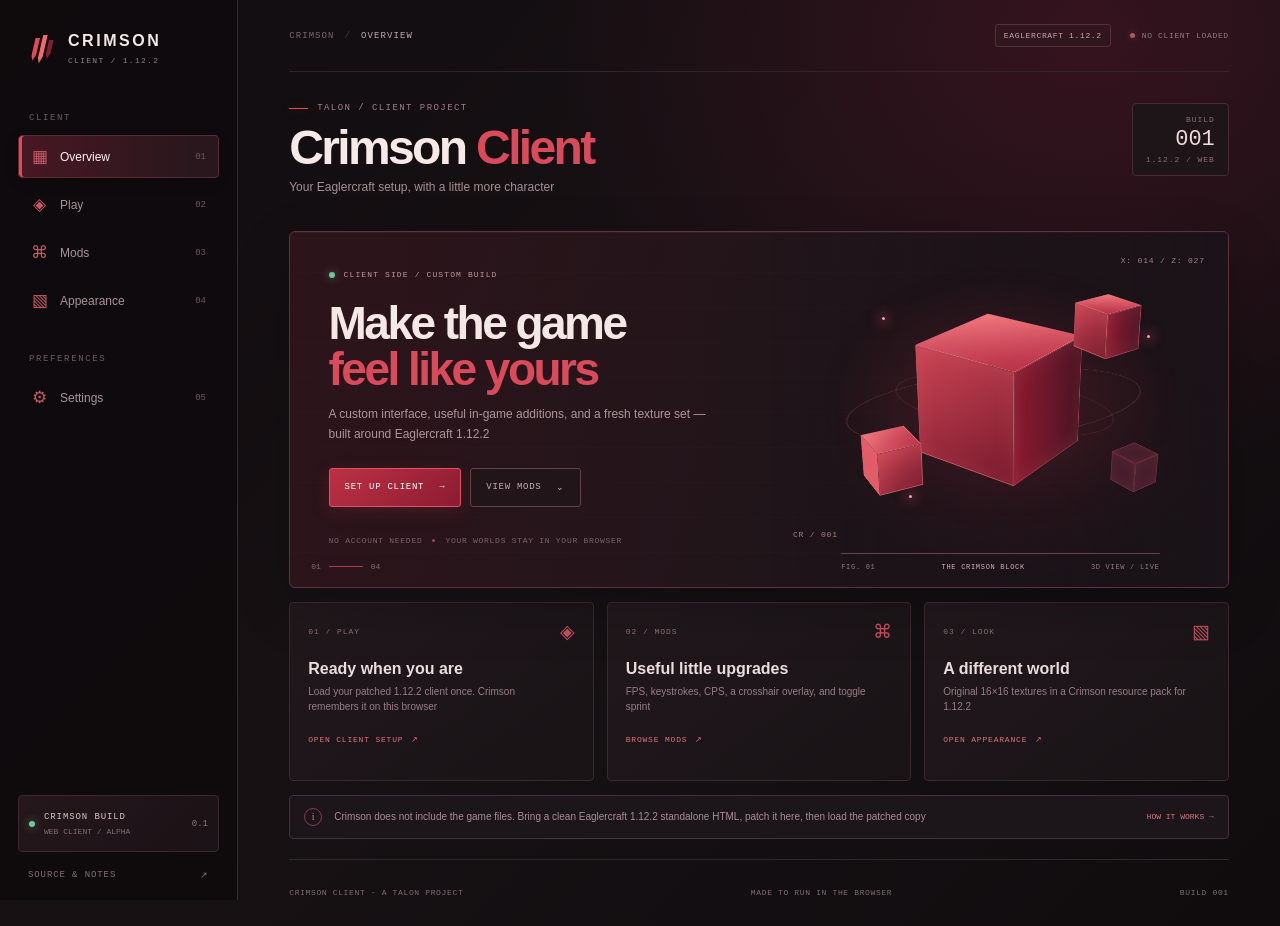
==== commit 2d56c615: "Update mod library to match bundled Crimson modules" ====
--- a/index.html
+++ b/index.html
@@ -153,9 +153,9 @@
         </div>
         <div class="mods-toolbar"><div><span class="toolbar-label">CRIMSON ESSENTIALS</span><p>The Crimson patcher bundles these features into your patched client</p></div><a class="btn btn-primary" href="mods/crimson-mod-pack.json" download>DOWNLOAD MOD PACK <span>↓</span></a></div>
         <div class="mods-grid">
-          <article class="mod-card"><div class="mod-card-top"><span class="mod-number">01</span><span class="mod-status">READY TO IMPORT</span></div><div class="mod-icon icon-fps">FPS</div><h3>Performance HUD</h3><p>Live FPS, frame time, and a compact system readout</p><div class="mod-tags"><span>HUD</span><span>PERFORMANCE</span></div></article>
-          <article class="mod-card"><div class="mod-card-top"><span class="mod-number">02</span><span class="mod-status">READY TO IMPORT</span></div><div class="mod-icon icon-keys">W<br><small>A S D</small></div><h3>Keystrokes & CPS</h3><p>See movement keys and clicks per second while you play</p><div class="mod-tags"><span>HUD</span><span>INPUT</span></div></article>
-          <article class="mod-card"><div class="mod-card-top"><span class="mod-number">03</span><span class="mod-status">READY TO IMPORT</span></div><div class="mod-icon icon-sprint">»</div><h3>Toggle Sprint</h3><p>Keep sprint held with a configurable key combination</p><div class="mod-tags"><span>MOVEMENT</span><span>KEYBIND</span></div></article>
+          <article class="mod-card"><div class="mod-card-top"><span class="mod-number">01</span><span class="mod-status">BUNDLED</span></div><div class="mod-icon icon-fps">FPS</div><h3>Crimson HUD</h3><p>FPS, frame time, keystrokes, and CPS in movable overlays</p><div class="mod-tags"><span>HUD</span><span>INPUT</span></div></article>
+          <article class="mod-card"><div class="mod-card-top"><span class="mod-number">02</span><span class="mod-status">BUNDLED</span></div><div class="mod-icon">UI</div><h3>Crimson Interface</h3><p>A dark red theme for the in-game F6 mod manager</p><div class="mod-tags"><span>INTERFACE</span><span>THEME</span></div></article>
+          <article class="mod-card"><div class="mod-card-top"><span class="mod-number">03</span><span class="mod-status">BUNDLED</span></div><div class="mod-icon icon-sprint">»</div><h3>Toggle Sprint</h3><p>Keep sprint held with a configurable key combination</p><div class="mod-tags"><span>MOVEMENT</span><span>KEYBIND</span></div></article>
           <article class="mod-card"><div class="mod-card-top"><span class="mod-number">04</span><span class="mod-status">READY TO IMPORT</span></div><div class="mod-icon icon-crosshair">⌖</div><h3>Crimson Crosshair</h3><p>A clean center reticle with adjustable size, gap, and color</p><div class="mod-tags"><span>VISUAL</span><span>CONFIG</span></div></article>
           <article class="mod-card mod-card-wide"><div class="mod-card-top"><span class="mod-number">05</span><span class="mod-status">RESOURCE PACK</span></div><div class="mod-wide-art"><div class="texture-tile tile-stone"></div><div class="texture-tile tile-grass"></div><div class="texture-tile tile-wood"></div><div class="texture-tile tile-crystal"></div></div><div><h3>Crimson Textures</h3><p>Original 16×16 block textures — stone, grass, oak, obsidian, and more</p><button class="text-action" id="download-textures">BUILD RESOURCE PACK <span>↓</span></button></div></article>
         </div>
--- a/styles.css
+++ b/styles.css
@@ -1,4 +1,3 @@
-@import url(''); /* Crimson uses local system fonts only */
 :root {
   --bg: #100c0e;
   --bg-2: #171114;
@@ -96,7 +95,7 @@
 .hero-footnote i { width: 3px; height: 3px; border-radius: 50%; background: #a74453; }
 .hero-index { position: absolute; z-index: 3; bottom: 16px; left: 21px; display: flex; align-items: center; gap: 8px; color: #886b72; font: 8px var(--mono); }
 .hero-index-line { width: 34px; height: 1px; background: #a83c4b; }
-.voxel-scene { position: relative; min-height: 340px; perspective: 850px; overflow: hidden; isolation: isolate; }
+.voxel-scene { position: relative; transform: perspective(900px) rotateX(var(--scene-tilt-x,0deg)) rotateY(var(--scene-tilt-y,0deg)); transition: transform .16s ease-out; min-height: 340px; perspective: 850px; overflow: hidden; isolation: isolate; }
 .voxel-scene::after { content: ""; position: absolute; inset: 0; background: radial-gradient(ellipse at 53% 55%,#9c263c29,transparent 55%), linear-gradient(90deg,#21151a00,#1c1318aa 100%); z-index: -1; }
 .scene-haze { position: absolute; width: 340px; height: 240px; top: 45px; left: 50%; transform: translateX(-50%); background: radial-gradient(ellipse,#b12b452c,transparent 70%); filter: blur(14px); }
 .scene-ring { position: absolute; left: 50%; top: 48%; border: 1px solid #c05a6750; border-radius: 50%; transform: translate(-50%,-50%) rotateX(68deg) rotateZ(-24deg); }
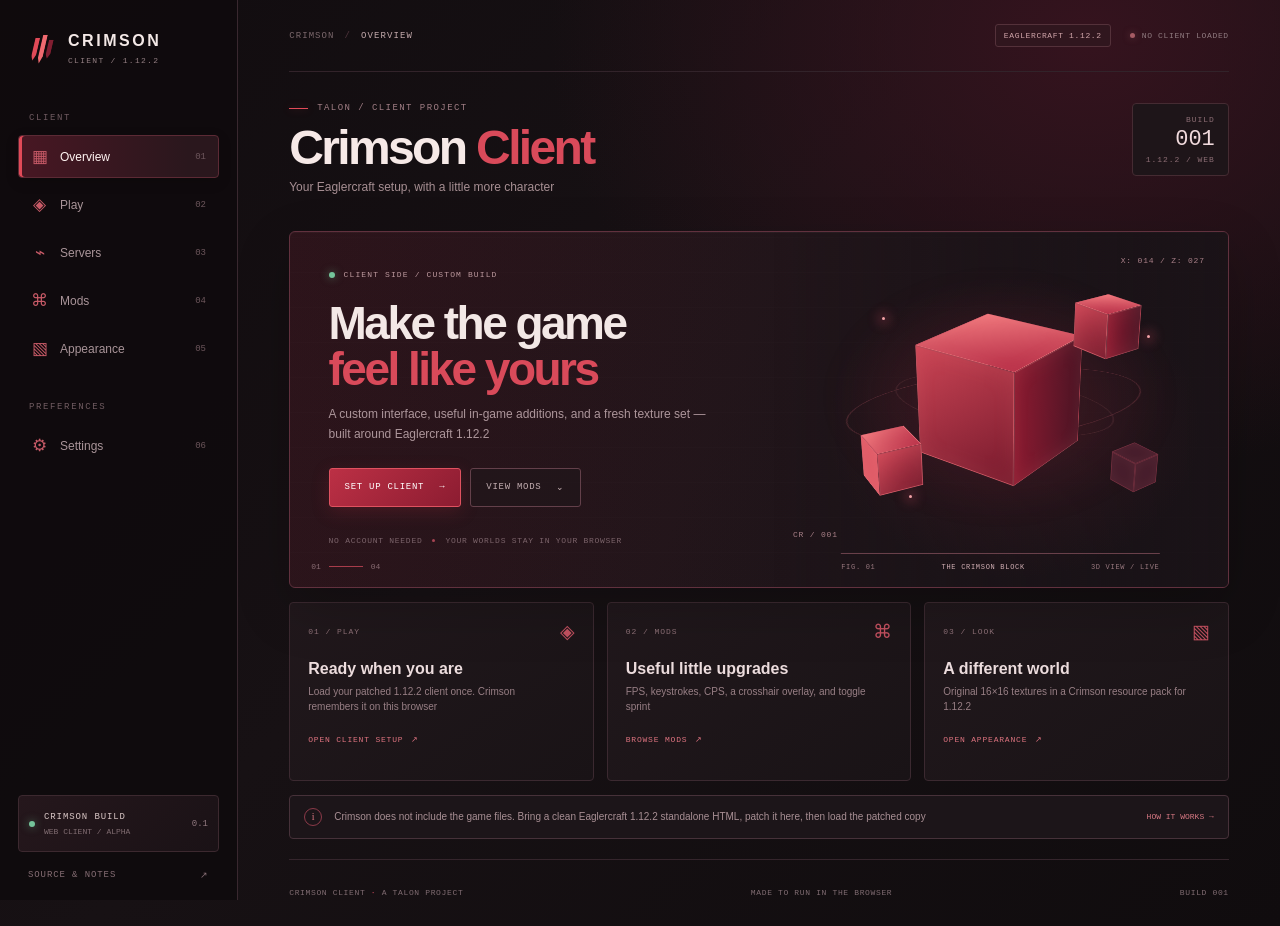
==== commit f2663ef3: "Add Crimson server directory and mod panel details" ====
--- a/index.html
+++ b/index.html
@@ -24,12 +24,13 @@
       <nav class="side-nav" aria-label="Main navigation">
         <button class="nav-item active" data-view="overview"><span class="nav-icon">▦</span>Overview <kbd>01</kbd></button>
         <button class="nav-item" data-view="client"><span class="nav-icon">◈</span>Play <kbd>02</kbd></button>
-        <button class="nav-item" data-view="mods"><span class="nav-icon">⌘</span>Mods <kbd>03</kbd></button>
-        <button class="nav-item" data-view="appearance"><span class="nav-icon">▧</span>Appearance <kbd>04</kbd></button>
+        <button class="nav-item" data-view="servers"><span class="nav-icon">⌁</span>Servers <kbd>03</kbd></button>
+        <button class="nav-item" data-view="mods"><span class="nav-icon">⌘</span>Mods <kbd>04</kbd></button>
+        <button class="nav-item" data-view="appearance"><span class="nav-icon">▧</span>Appearance <kbd>05</kbd></button>
       </nav>
       <div class="sidebar-label sidebar-label-lower">PREFERENCES</div>
       <nav class="side-nav">
-        <button class="nav-item" data-view="settings"><span class="nav-icon">⚙</span>Settings <kbd>05</kbd></button>
+        <button class="nav-item" data-view="settings"><span class="nav-icon">⚙</span>Settings <kbd>06</kbd></button>
       </nav>
       <div class="sidebar-bottom">
         <div class="build-card">
@@ -146,7 +147,45 @@
         </div>
       </section>
 
-      <section class="view" id="view-mods">
+            <section class="view" id="view-servers">
+        <div class="page-heading compact-heading">
+          <div><p class="eyebrow"><span class="eyebrow-line"></span> MULTIPLAYER / SAVED ADDRESSES</p><h1>Server <em>list</em></h1><p class="heading-sub">The same addresses are added to the patched game's Multiplayer screen</p></div>
+          <div class="heading-stamp"><span>WSS</span><b>04</b><small>SAVED SERVERS</small></div>
+        </div>
+        <div class="servers-grid">
+          <article class="server-card server-card-featured">
+            <div class="server-card-head"><span>01 / TALON</span><span class="server-label">YOUR SERVER</span></div>
+            <h2>Talon</h2>
+            <p>Your Talon server address</p>
+            <code class="server-address">wss://talon.mybothosting.com/</code>
+            <button class="btn btn-primary copy-server" data-address="wss://talon.mybothosting.com/" data-name="Talon">COPY ADDRESS <span>↗</span></button>
+          </article>
+          <article class="server-card">
+            <div class="server-card-head"><span>02 / COMMUNITY</span><span class="server-label">SAVED</span></div>
+            <h2>Archyverse</h2>
+            <p>Community server</p>
+            <code class="server-address">wss://mc.archyverse.org/</code>
+            <button class="btn btn-secondary copy-server" data-address="wss://mc.archyverse.org/" data-name="Archyverse">COPY ADDRESS <span>↗</span></button>
+          </article>
+          <article class="server-card">
+            <div class="server-card-head"><span>03 / COMMUNITY</span><span class="server-label">SAVED</span></div>
+            <h2>GenericSMP</h2>
+            <p>Community survival server</p>
+            <code class="server-address">wss://genericsmp.eagler.host/</code>
+            <button class="btn btn-secondary copy-server" data-address="wss://genericsmp.eagler.host/" data-name="GenericSMP">COPY ADDRESS <span>↗</span></button>
+          </article>
+          <article class="server-card">
+            <div class="server-card-head"><span>04 / ORIGINAL</span><span class="server-label">KEPT</span></div>
+            <h2>ArchMC</h2>
+            <p>Kept from the Eaglercraft file you sent</p>
+            <code class="server-address">wss://arch.mc/</code>
+            <button class="btn btn-secondary copy-server" data-address="wss://arch.mc/" data-name="ArchMC">COPY ADDRESS <span>↗</span></button>
+          </article>
+        </div>
+        <div class="server-note"><b>ABOUT THESE ADDRESSES</b><p>These are saved connection addresses, not live status checks. A server may be offline or require a different Eaglercraft version. Open Play to launch your client.</p><button class="text-action" data-go="client">GO TO CLIENT SETUP <span>→</span></button></div>
+      </section>
+
+<section class="view" id="view-mods">
         <div class="page-heading compact-heading">
           <div><p class="eyebrow"><span class="eyebrow-line"></span> IN-GAME FEATURES</p><h1>Mod <em>library</em></h1><p class="heading-sub">Small tools that stay out of your way</p></div>
           <div class="heading-stamp"><span>PACK</span><b>005</b><small>CRIMSON ESSENTIALS</small></div>
@@ -154,12 +193,13 @@
         <div class="mods-toolbar"><div><span class="toolbar-label">CRIMSON ESSENTIALS</span><p>The Crimson patcher bundles these features into your patched client</p></div><a class="btn btn-primary" href="mods/crimson-mod-pack.json" download>DOWNLOAD MOD PACK <span>↓</span></a></div>
         <div class="mods-grid">
           <article class="mod-card"><div class="mod-card-top"><span class="mod-number">01</span><span class="mod-status">BUNDLED</span></div><div class="mod-icon icon-fps">FPS</div><h3>Crimson HUD</h3><p>FPS, frame time, keystrokes, and CPS in movable overlays</p><div class="mod-tags"><span>HUD</span><span>INPUT</span></div></article>
-          <article class="mod-card"><div class="mod-card-top"><span class="mod-number">02</span><span class="mod-status">BUNDLED</span></div><div class="mod-icon">UI</div><h3>Crimson Interface</h3><p>A dark red theme for the in-game F6 mod manager</p><div class="mod-tags"><span>INTERFACE</span><span>THEME</span></div></article>
+          <article class="mod-card"><div class="mod-card-top"><span class="mod-number">02</span><span class="mod-status">BUNDLED</span></div><div class="mod-icon">UI</div><h3>Crimson Interface</h3><p>A dark red theme for the in-game Right Shift mod panel</p><div class="mod-tags"><span>INTERFACE</span><span>THEME</span></div></article>
           <article class="mod-card"><div class="mod-card-top"><span class="mod-number">03</span><span class="mod-status">BUNDLED</span></div><div class="mod-icon icon-sprint">»</div><h3>Toggle Sprint</h3><p>Keep sprint held with a configurable key combination</p><div class="mod-tags"><span>MOVEMENT</span><span>KEYBIND</span></div></article>
-          <article class="mod-card"><div class="mod-card-top"><span class="mod-number">04</span><span class="mod-status">READY TO IMPORT</span></div><div class="mod-icon icon-crosshair">⌖</div><h3>Crimson Crosshair</h3><p>A clean center reticle with adjustable size, gap, and color</p><div class="mod-tags"><span>VISUAL</span><span>CONFIG</span></div></article>
-          <article class="mod-card mod-card-wide"><div class="mod-card-top"><span class="mod-number">05</span><span class="mod-status">RESOURCE PACK</span></div><div class="mod-wide-art"><div class="texture-tile tile-stone"></div><div class="texture-tile tile-grass"></div><div class="texture-tile tile-wood"></div><div class="texture-tile tile-crystal"></div></div><div><h3>Crimson Textures</h3><p>Original 16×16 block textures — stone, grass, oak, obsidian, and more</p><button class="text-action" id="download-textures">BUILD RESOURCE PACK <span>↓</span></button></div></article>
-        </div>
-        <div class="import-help"><span class="help-key">F6</span><div><b>Import inside the game</b><p>Launch your patched client → press F6 to open the mod menu and configure Crimson HUD, Crosshair, and Sprint</p></div></div>
+          <article class="mod-card"><div class="mod-card-top"><span class="mod-number">04</span><span class="mod-status">BUNDLED</span></div><div class="mod-icon icon-crosshair">⌖</div><h3>Crimson Crosshair</h3><p>A clean center reticle with adjustable size, gap, and color</p><div class="mod-tags"><span>VISUAL</span><span>CONFIG</span></div></article>
+          <article class="mod-card"><div class="mod-card-top"><span class="mod-number">05</span><span class="mod-status">BUNDLED</span></div><div class="mod-icon">F8</div><h3>Crimson Screenshot</h3><p>Save a game screenshot with one key press</p><div class="mod-tags"><span>CAPTURE</span><span>KEYBIND</span></div></article>
+          <article class="mod-card mod-card-wide"><div class="mod-card-top"><span class="mod-number">06</span><span class="mod-status">RESOURCE PACK</span></div><div class="mod-wide-art"><div class="texture-tile tile-stone"></div><div class="texture-tile tile-grass"></div><div class="texture-tile tile-wood"></div><div class="texture-tile tile-crystal"></div></div><div><h3>Crimson Textures</h3><p>Original 16×16 block textures — stone, grass, oak, obsidian, and more</p><button class="text-action" id="download-textures">BUILD RESOURCE PACK <span>↓</span></button></div></article>
+        </div>
+        <div class="import-help"><span class="help-key">RIGHT SHIFT</span><div><b>Open the mod panel</b><p>Switch the built-in features on or off. Import .js mods or .json bundles made for the EaglerLite API in local singleplayer worlds only. Forge, Fabric, .jar files, and other Minecraft versions are not compatible with this 1.12.2 client.</p></div></div>
       </section>
 
       <section class="view" id="view-appearance">
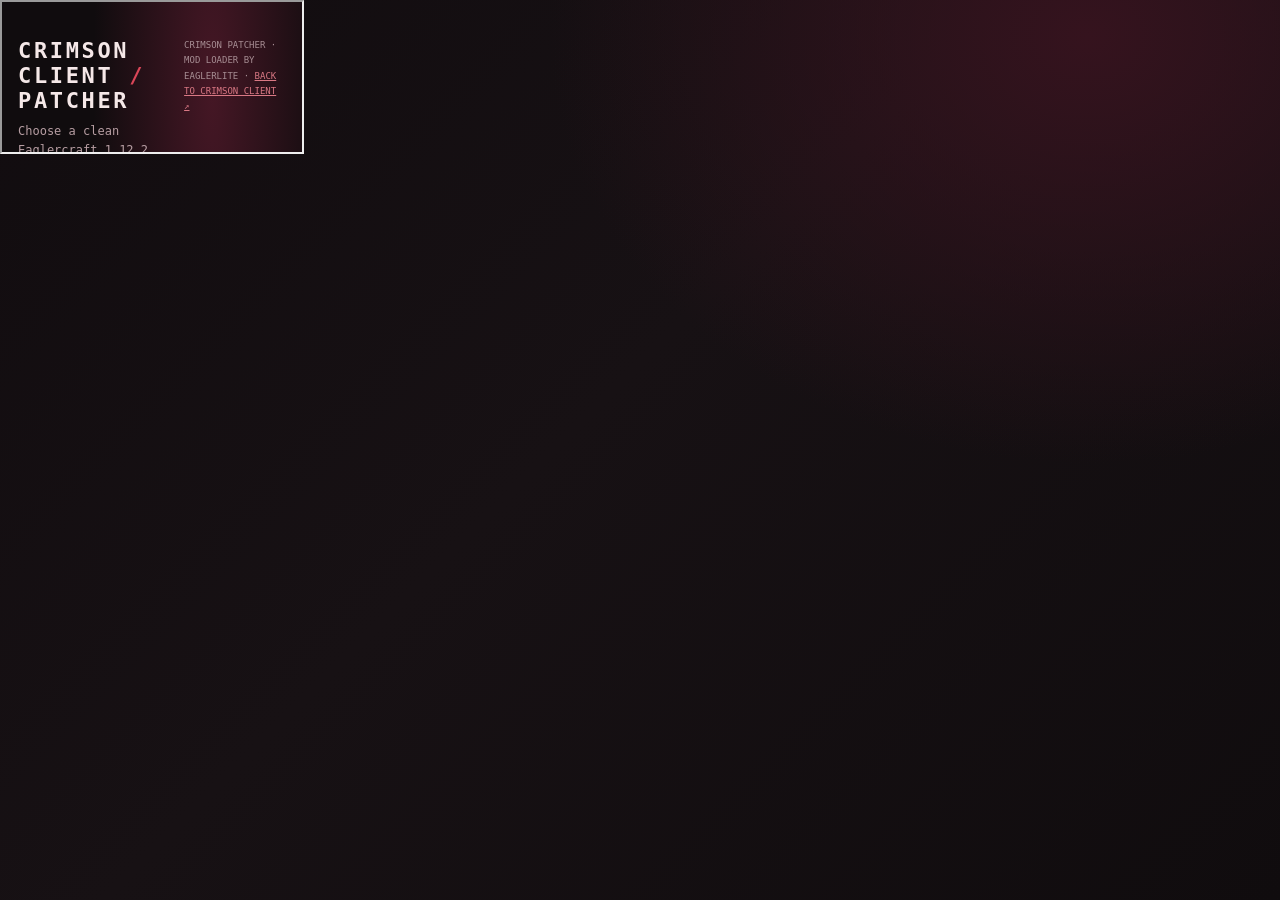
==== commit 8f2115b0: "Replace launcher dashboard with direct game client surface" ====
--- a/index.html
+++ b/index.html
@@ -2,250 +2,64 @@
 <html lang="en">
 <head>
   <meta charset="utf-8">
-  <meta name="viewport" content="width=device-width, initial-scale=1">
-  <meta name="theme-color" content="#160d10">
-  <meta name="description" content="Crimson Client — an Eaglercraft 1.12.2 client setup with a custom mod pack and resource pack">
-  <meta property="og:title" content="Crimson Client">
-  <meta property="og:description" content="A custom Eaglercraft client by Talon">
-  <meta property="og:image" content="https://captainbensword.github.io/Crimson/crimson-card.svg">
+  <meta name="viewport" content="width=device-width, initial-scale=1, viewport-fit=cover">
+  <meta name="theme-color" content="#120b0e">
+  <meta name="description" content="Crimson Client — a browser-based Eaglercraft 1.12.2 client by Talon.">
   <title>Crimson Client</title>
   <link rel="icon" type="image/svg+xml" href="favicon.svg">
   <link rel="stylesheet" href="styles.css">
   <script src="app.js" defer></script>
 </head>
 <body>
-  <div class="app-shell">
-    <aside class="sidebar">
-      <a class="brand" href="#overview" aria-label="Crimson Client home">
-        <span class="brand-mark"><i></i><i></i><i></i></span>
-        <span class="brand-word">CRIMSON<small>CLIENT / 1.12.2</small></span>
-      </a>
-      <div class="sidebar-label">CLIENT</div>
-      <nav class="side-nav" aria-label="Main navigation">
-        <button class="nav-item active" data-view="overview"><span class="nav-icon">▦</span>Overview <kbd>01</kbd></button>
-        <button class="nav-item" data-view="client"><span class="nav-icon">◈</span>Play <kbd>02</kbd></button>
-        <button class="nav-item" data-view="servers"><span class="nav-icon">⌁</span>Servers <kbd>03</kbd></button>
-        <button class="nav-item" data-view="mods"><span class="nav-icon">⌘</span>Mods <kbd>04</kbd></button>
-        <button class="nav-item" data-view="appearance"><span class="nav-icon">▧</span>Appearance <kbd>05</kbd></button>
-      </nav>
-      <div class="sidebar-label sidebar-label-lower">PREFERENCES</div>
-      <nav class="side-nav">
-        <button class="nav-item" data-view="settings"><span class="nav-icon">⚙</span>Settings <kbd>06</kbd></button>
-      </nav>
-      <div class="sidebar-bottom">
-        <div class="build-card">
-          <span class="build-dot"></span>
-          <div><b>CRIMSON BUILD</b><small>WEB CLIENT / ALPHA</small></div>
-          <span class="build-version">0.1</span>
+  <main id="client-root">
+    <iframe id="game-frame" title="Crimson Client — Eaglercraft 1.12.2"
+      allow="fullscreen; gamepad; clipboard-read; clipboard-write; pointer-lock"
+      allowfullscreen hidden></iframe>
+
+    <section id="install-view" aria-labelledby="install-title" hidden>
+      <div class="install-card">
+        <div class="brand-lockup">
+          <span class="brand-mark" aria-hidden="true"><i></i><i></i><i></i></span>
+          <span>CRIMSON<span class="brand-sub">CLIENT / TALON</span></span>
         </div>
-        <a class="repo-link" href="https://github.com/CaptainBensword/Crimson" target="_blank" rel="noopener noreferrer">SOURCE & NOTES <span>↗</span></a>
+        <div class="install-rule"></div>
+        <p class="eyebrow">EAGLERCRAFT 1.12.2</p>
+        <h1 id="install-title">Your game.<br><span>Your client.</span></h1>
+        <p class="install-copy">Load your standalone Eaglercraft 1.12.2 HTML file once. Crimson adds its in-game tools and server list, saves the client in this browser, and opens straight into Minecraft next time.</p>
+        <label class="file-drop" id="file-drop" tabindex="0" role="button" aria-controls="client-file">
+          <span class="drop-glyph">＋</span>
+          <strong>Choose your Eaglercraft HTML</strong>
+          <small>Drop the file here or click to browse · the file stays on this device</small>
+        </label>
+        <input id="client-file" type="file" accept=".html,.htm,text/html" hidden>
+        <div class="install-status" id="install-status" role="status" aria-live="polite">Waiting for a game file</div>
+        <div class="install-foot"><span>LOCAL STORAGE ONLY</span><span>CRIMSON BUILD 0.2</span></div>
       </div>
+    </section>
+
+    <button id="crimson-chip" class="crimson-chip" type="button" aria-expanded="false" aria-controls="crimson-panel" hidden>
+      <span class="chip-mark"><i></i><i></i><i></i></span>
+      <span>CRIMSON</span>
+      <span class="chip-version">1.12.2</span>
+    </button>
+
+    <aside id="crimson-panel" class="crimson-panel" hidden aria-label="Crimson Client controls">
+      <div class="panel-head">
+        <div><span class="panel-eyebrow">TALON / CLIENT CONTROL</span><strong>Crimson Client</strong></div>
+        <button id="panel-close" class="icon-button" type="button" aria-label="Close menu">×</button>
+      </div>
+      <div class="panel-status"><span class="status-dot"></span><span>GAME CLIENT READY</span><span class="panel-version">1.12.2</span></div>
+      <button class="panel-action" data-action="mods" type="button"><span class="action-icon">⌘</span><span><b>In-game mods</b><small>Open the Right Shift mod panel</small></span><kbd>RSHIFT</kbd></button>
+      <button class="panel-action" data-action="fullscreen" type="button"><span class="action-icon">⛶</span><span><b>Fullscreen</b><small>Give the game the whole screen</small></span><kbd>F11</kbd></button>
+      <button class="panel-action" data-action="textures" type="button"><span class="action-icon">▦</span><span><b>Crimson textures</b><small>Build the original 16× resource pack</small></span><kbd>ZIP</kbd></button>
+      <div class="panel-divider"></div>
+      <button class="panel-link" data-action="replace" type="button">Change game file <span>↗</span></button>
+      <button class="panel-link danger" data-action="remove" type="button">Remove saved client <span>×</span></button>
+      <p class="panel-note">Worlds and multiplayer are handled by the game itself. Removing this saved client does not erase saved worlds.</p>
     </aside>
 
-    <main class="main-area">
-      <header class="topbar">
-        <div class="breadcrumb"><span>CRIMSON</span><b>/</b><strong id="current-page">OVERVIEW</strong></div>
-        <div class="topbar-right">
-          <span class="version-pill">EAGLERCRAFT 1.12.2</span>
-          <span class="connection-state"><i></i><span id="client-state">NO CLIENT LOADED</span></span>
-        </div>
-      </header>
-
-      <section class="view active" id="view-overview">
-        <div class="page-heading">
-          <div><p class="eyebrow"><span class="eyebrow-line"></span> TALON / CLIENT PROJECT</p><h1>Crimson <em>Client</em></h1><p class="heading-sub">Your Eaglercraft setup, with a little more character</p></div>
-          <div class="heading-stamp"><span>BUILD</span><b>001</b><small>1.12.2 / WEB</small></div>
-        </div>
-
-        <div class="hero-panel">
-          <div class="hero-copy">
-            <div class="hero-kicker"><span class="status-dot"></span> CLIENT SIDE / CUSTOM BUILD</div>
-            <h2>Make the game<br><span>feel like yours</span></h2>
-            <p>A custom interface, useful in-game additions, and a fresh texture set — built around Eaglercraft 1.12.2</p>
-            <div class="hero-actions">
-              <button class="btn btn-primary" data-go="client">SET UP CLIENT <span>→</span></button>
-              <button class="btn btn-ghost" data-go="mods">VIEW MODS <span>⌄</span></button>
-            </div>
-            <div class="hero-footnote"><span>NO ACCOUNT NEEDED</span><i></i><span>YOUR WORLDS STAY IN YOUR BROWSER</span></div>
-          </div>
-          <div class="voxel-scene" id="voxel-scene" aria-label="Animated three dimensional block scene">
-            <div class="scene-haze"></div>
-            <div class="scene-ring ring-one"></div><div class="scene-ring ring-two"></div>
-            <div class="voxel voxel-main">
-              <span class="face front"></span><span class="face back"></span><span class="face right"></span><span class="face left"></span><span class="face top"></span><span class="face bottom"></span>
-            </div>
-            <div class="voxel voxel-small voxel-a"><span class="face front"></span><span class="face back"></span><span class="face right"></span><span class="face left"></span><span class="face top"></span><span class="face bottom"></span></div>
-            <div class="voxel voxel-small voxel-b"><span class="face front"></span><span class="face back"></span><span class="face right"></span><span class="face left"></span><span class="face top"></span><span class="face bottom"></span></div>
-            <div class="voxel voxel-dark voxel-c"><span class="face front"></span><span class="face back"></span><span class="face right"></span><span class="face left"></span><span class="face top"></span><span class="face bottom"></span></div>
-            <div class="scene-spark spark-a"></div><div class="scene-spark spark-b"></div><div class="scene-spark spark-c"></div>
-            <div class="scene-coordinate coord-a">X: 014 / Z: 027</div><div class="scene-coordinate coord-b">CR / 001</div>
-            <div class="scene-caption"><span>FIG. 01</span><b>THE CRIMSON BLOCK</b><span>3D VIEW / LIVE</span></div>
-          </div>
-          <div class="hero-index"><span>01</span><span class="hero-index-line"></span><span>04</span></div>
-        </div>
-
-        <div class="overview-grid">
-          <article class="overview-card client-card">
-            <div class="card-top"><span class="card-index">01 / PLAY</span><span class="card-symbol">◈</span></div>
-            <h3>Ready when you are</h3>
-            <p>Load your patched 1.12.2 client once. Crimson remembers it on this browser</p>
-            <button class="text-action" data-go="client">OPEN CLIENT SETUP <span>↗</span></button>
-          </article>
-          <article class="overview-card mods-card">
-            <div class="card-top"><span class="card-index">02 / MODS</span><span class="card-symbol">⌘</span></div>
-            <h3>Useful little upgrades</h3>
-            <p>FPS, keystrokes, CPS, a crosshair overlay, and toggle sprint</p>
-            <button class="text-action" data-go="mods">BROWSE MODS <span>↗</span></button>
-          </article>
-          <article class="overview-card texture-card">
-            <div class="card-top"><span class="card-index">03 / LOOK</span><span class="card-symbol">▧</span></div>
-            <h3>A different world</h3>
-            <p>Original 16×16 textures in a Crimson resource pack for 1.12.2</p>
-            <button class="text-action" data-go="appearance">OPEN APPEARANCE <span>↗</span></button>
-          </article>
-        </div>
-        <div class="info-strip"><span class="info-mark">i</span><p>Crimson does not include the game files. Bring a clean Eaglercraft 1.12.2 standalone HTML, patch it here, then load the patched copy</p><a data-go="client">HOW IT WORKS <span>→</span></a></div>
-      </section>
-
-      <section class="view" id="view-client">
-        <div class="page-heading compact-heading">
-          <div><p class="eyebrow"><span class="eyebrow-line"></span> GAME SETUP</p><h1>Play <em>Crimson</em></h1><p class="heading-sub">One setup, then launch from here</p></div>
-          <div class="heading-stamp"><span>ENGINE</span><b>1.12</b><small>JAVASCRIPT BUILD</small></div>
-        </div>
-        <div class="client-layout">
-          <div class="client-main-panel">
-            <div class="panel-heading"><div><span class="panel-eyebrow">01 / CLIENT FILE</span><h2>Your game copy</h2></div><span class="panel-icon">◈</span></div>
-            <div class="client-file-card" id="client-file-card">
-              <div class="file-icon"><span>HTML</span><b>↗</b></div>
-              <div class="file-details"><strong id="stored-client-name">No patched client saved</strong><span id="stored-client-meta">Import a patched 1.12.2 HTML file</span></div>
-              <span class="file-state" id="stored-client-badge">EMPTY</span>
-            </div>
-            <div class="client-main-actions">
-              <button class="btn btn-primary" id="launch-client">LAUNCH CLIENT <span>▶</span></button>
-              <button class="btn btn-secondary" id="import-client">IMPORT PATCHED HTML</button>
-              <input id="client-file-input" type="file" accept=".html,.htm,text/html" hidden>
-            </div>
-            <p class="inline-note" id="client-note">Your imported file is stored in this browser only. It is not uploaded to a server</p>
-            <div class="panel-divider"></div>
-            <div class="panel-heading small-panel-heading"><div><span class="panel-eyebrow">02 / PATCHER</span><h2>Add the mod loader</h2></div><span class="step-number">02</span></div>
-            <p class="panel-paragraph">Start with a clean, standalone EaglercraftX 1.12.2 JavaScript HTML file. The patcher adds the EaglerLite mod API, which lets Crimson's in-game mods load</p>
-            <a class="btn btn-outline" href="patcher.html" target="_blank" rel="noopener noreferrer">OPEN CRIMSON PATCHER <span>↗</span></a>
-            <div class="steps-list">
-              <div><b>1</b><span>Open the patcher and select your clean 1.12.2 HTML</span></div>
-              <div><b>2</b><span>Download the patched HTML, then return here</span></div>
-              <div><b>3</b><span>Import it above and launch your client</span></div>
-            </div>
-          </div>
-          <aside class="client-side-panel">
-            <div class="side-panel-title">CLIENT DETAILS <span>CR / 001</span></div>
-            <div class="detail-row"><span>GAME VERSION</span><b>1.12.2</b></div>
-            <div class="detail-row"><span>PLATFORM</span><b>Browser / WASM-free JS</b></div>
-            <div class="detail-row"><span>MOD LOADER</span><b>EaglerLite API</b></div>
-            <div class="detail-row"><span>STORAGE</span><b>This browser</b></div>
-            <div class="side-panel-note"><span class="note-diamond">◆</span><p>Worlds and settings remain inside the browser storage used by the game. Keep a separate EPK export of worlds you care about</p></div>
-          </aside>
-        </div>
-      </section>
-
-            <section class="view" id="view-servers">
-        <div class="page-heading compact-heading">
-          <div><p class="eyebrow"><span class="eyebrow-line"></span> MULTIPLAYER / SAVED ADDRESSES</p><h1>Server <em>list</em></h1><p class="heading-sub">The same addresses are added to the patched game's Multiplayer screen</p></div>
-          <div class="heading-stamp"><span>WSS</span><b>04</b><small>SAVED SERVERS</small></div>
-        </div>
-        <div class="servers-grid">
-          <article class="server-card server-card-featured">
-            <div class="server-card-head"><span>01 / TALON</span><span class="server-label">YOUR SERVER</span></div>
-            <h2>Talon</h2>
-            <p>Your Talon server address</p>
-            <code class="server-address">wss://talon.mybothosting.com/</code>
-            <button class="btn btn-primary copy-server" data-address="wss://talon.mybothosting.com/" data-name="Talon">COPY ADDRESS <span>↗</span></button>
-          </article>
-          <article class="server-card">
-            <div class="server-card-head"><span>02 / COMMUNITY</span><span class="server-label">SAVED</span></div>
-            <h2>Archyverse</h2>
-            <p>Community server</p>
-            <code class="server-address">wss://mc.archyverse.org/</code>
-            <button class="btn btn-secondary copy-server" data-address="wss://mc.archyverse.org/" data-name="Archyverse">COPY ADDRESS <span>↗</span></button>
-          </article>
-          <article class="server-card">
-            <div class="server-card-head"><span>03 / COMMUNITY</span><span class="server-label">SAVED</span></div>
-            <h2>GenericSMP</h2>
-            <p>Community survival server</p>
-            <code class="server-address">wss://genericsmp.eagler.host/</code>
-            <button class="btn btn-secondary copy-server" data-address="wss://genericsmp.eagler.host/" data-name="GenericSMP">COPY ADDRESS <span>↗</span></button>
-          </article>
-          <article class="server-card">
-            <div class="server-card-head"><span>04 / ORIGINAL</span><span class="server-label">KEPT</span></div>
-            <h2>ArchMC</h2>
-            <p>Kept from the Eaglercraft file you sent</p>
-            <code class="server-address">wss://arch.mc/</code>
-            <button class="btn btn-secondary copy-server" data-address="wss://arch.mc/" data-name="ArchMC">COPY ADDRESS <span>↗</span></button>
-          </article>
-        </div>
-        <div class="server-note"><b>ABOUT THESE ADDRESSES</b><p>These are saved connection addresses, not live status checks. A server may be offline or require a different Eaglercraft version. Open Play to launch your client.</p><button class="text-action" data-go="client">GO TO CLIENT SETUP <span>→</span></button></div>
-      </section>
-
-<section class="view" id="view-mods">
-        <div class="page-heading compact-heading">
-          <div><p class="eyebrow"><span class="eyebrow-line"></span> IN-GAME FEATURES</p><h1>Mod <em>library</em></h1><p class="heading-sub">Small tools that stay out of your way</p></div>
-          <div class="heading-stamp"><span>PACK</span><b>005</b><small>CRIMSON ESSENTIALS</small></div>
-        </div>
-        <div class="mods-toolbar"><div><span class="toolbar-label">CRIMSON ESSENTIALS</span><p>The Crimson patcher bundles these features into your patched client</p></div><a class="btn btn-primary" href="mods/crimson-mod-pack.json" download>DOWNLOAD MOD PACK <span>↓</span></a></div>
-        <div class="mods-grid">
-          <article class="mod-card"><div class="mod-card-top"><span class="mod-number">01</span><span class="mod-status">BUNDLED</span></div><div class="mod-icon icon-fps">FPS</div><h3>Crimson HUD</h3><p>FPS, frame time, keystrokes, and CPS in movable overlays</p><div class="mod-tags"><span>HUD</span><span>INPUT</span></div></article>
-          <article class="mod-card"><div class="mod-card-top"><span class="mod-number">02</span><span class="mod-status">BUNDLED</span></div><div class="mod-icon">UI</div><h3>Crimson Interface</h3><p>A dark red theme for the in-game Right Shift mod panel</p><div class="mod-tags"><span>INTERFACE</span><span>THEME</span></div></article>
-          <article class="mod-card"><div class="mod-card-top"><span class="mod-number">03</span><span class="mod-status">BUNDLED</span></div><div class="mod-icon icon-sprint">»</div><h3>Toggle Sprint</h3><p>Keep sprint held with a configurable key combination</p><div class="mod-tags"><span>MOVEMENT</span><span>KEYBIND</span></div></article>
-          <article class="mod-card"><div class="mod-card-top"><span class="mod-number">04</span><span class="mod-status">BUNDLED</span></div><div class="mod-icon icon-crosshair">⌖</div><h3>Crimson Crosshair</h3><p>A clean center reticle with adjustable size, gap, and color</p><div class="mod-tags"><span>VISUAL</span><span>CONFIG</span></div></article>
-          <article class="mod-card"><div class="mod-card-top"><span class="mod-number">05</span><span class="mod-status">BUNDLED</span></div><div class="mod-icon">F8</div><h3>Crimson Screenshot</h3><p>Save a game screenshot with one key press</p><div class="mod-tags"><span>CAPTURE</span><span>KEYBIND</span></div></article>
-          <article class="mod-card mod-card-wide"><div class="mod-card-top"><span class="mod-number">06</span><span class="mod-status">RESOURCE PACK</span></div><div class="mod-wide-art"><div class="texture-tile tile-stone"></div><div class="texture-tile tile-grass"></div><div class="texture-tile tile-wood"></div><div class="texture-tile tile-crystal"></div></div><div><h3>Crimson Textures</h3><p>Original 16×16 block textures — stone, grass, oak, obsidian, and more</p><button class="text-action" id="download-textures">BUILD RESOURCE PACK <span>↓</span></button></div></article>
-        </div>
-        <div class="import-help"><span class="help-key">RIGHT SHIFT</span><div><b>Open the mod panel</b><p>Switch the built-in features on or off. Import .js mods or .json bundles made for the EaglerLite API in local singleplayer worlds only. Forge, Fabric, .jar files, and other Minecraft versions are not compatible with this 1.12.2 client.</p></div></div>
-      </section>
-
-      <section class="view" id="view-appearance">
-        <div class="page-heading compact-heading">
-          <div><p class="eyebrow"><span class="eyebrow-line"></span> RESOURCE PACK / VISUALS</p><h1>Change the <em>look</em></h1><p class="heading-sub">A darker palette with warmer highlights and crisp pixels</p></div>
-          <div class="heading-stamp"><span>TEXTURES</span><b>16×</b><small>ORIGINAL PIXEL ART</small></div>
-        </div>
-        <div class="appearance-layout">
-          <div class="texture-preview-panel">
-            <div class="panel-heading"><div><span class="panel-eyebrow">MATERIAL STUDY / 001</span><h2>Crimson terrain</h2></div><span class="panel-icon">▧</span></div>
-            <div class="texture-scene" id="texture-scene">
-              <div class="texture-platform"></div>
-              <div class="texture-cube">
-                <span class="cube-face cube-front"></span><span class="cube-face cube-side"></span><span class="cube-face cube-top"></span>
-              </div>
-              <div class="texture-cube small-cube"><span class="cube-face cube-front"></span><span class="cube-face cube-side"></span><span class="cube-face cube-top"></span></div>
-            </div>
-            <div class="texture-caption"><span>BLOCK SET / 16×16</span><b>STONE · GRASS · OAK · OBSIDIAN</b></div>
-          </div>
-          <div class="appearance-side">
-            <div class="panel-heading"><div><span class="panel-eyebrow">DOWNLOAD</span><h2>Crimson Pack</h2></div></div>
-            <p class="panel-paragraph">A lightweight resource pack made for the 1.12.2 texture layout. It replaces selected blocks and leaves the rest of the vanilla textures alone</p>
-            <div class="pack-detail-list"><div><span>RESOLUTION</span><b>16×16</b></div><div><span>PACK FORMAT</span><b>3 / MC 1.12</b></div><div><span>FILES</span><b>8 textures</b></div><div><span>DEPENDENCIES</span><b>None</b></div></div>
-            <button class="btn btn-primary btn-full" id="download-textures-side">BUILD RESOURCE PACK <span>↓</span></button>
-            <p class="tiny-note">After downloading, import the ZIP from the game's Resource Packs screen</p>
-          </div>
-        </div>
-        <div class="material-row"><span>PALETTE</span><i></i><i></i><i></i><i></i><i></i><b>EMBER / SLATE / ASH</b></div>
-      </section>
-
-      <section class="view" id="view-settings">
-        <div class="page-heading compact-heading">
-          <div><p class="eyebrow"><span class="eyebrow-line"></span> PREFERENCES</p><h1>Client <em>settings</em></h1><p class="heading-sub">A few controls for this launcher</p></div>
-          <div class="heading-stamp"><span>LOCAL</span><b>CFG</b><small>THIS DEVICE</small></div>
-        </div>
-        <div class="settings-panel">
-          <div class="setting-row"><div><b>Reduce interface motion</b><p>Turn off the rotating block scene and interface transitions</p></div><label class="switch"><input type="checkbox" id="reduce-motion"><span></span></label></div>
-          <div class="setting-row"><div><b>Saved client file</b><p>Remove the patched HTML stored in this browser</p></div><button class="btn btn-danger" id="remove-client">REMOVE CLIENT</button></div>
-          <div class="setting-row"><div><b>Project source</b><p>Crimson Client files and attribution notes</p></div><a class="text-action" href="https://github.com/CaptainBensword/Crimson" target="_blank" rel="noopener noreferrer">OPEN REPOSITORY ↗</a></div>
-        </div>
-        <div class="license-note"><b>OPEN-SOURCE NOTES</b><p>The patcher uses the EaglerLite Mod API under Apache License 2.0. Crimson's mods and texture work are original additions. The game itself is not bundled here</p><a href="https://github.com/PlanetDogeCodes/EaglerLite-API" target="_blank" rel="noopener noreferrer">EaglerLite API source ↗</a></div>
-      </section>
-
-      <footer class="app-footer"><span>CRIMSON CLIENT <b>·</b> A TALON PROJECT</span><span>MADE TO RUN IN THE BROWSER</span><span>BUILD 001</span></footer>
-    </main>
-  </div>
-  <div class="toast" id="toast" role="status" aria-live="polite"></div>
+    <div id="client-toast" role="status" aria-live="polite"></div>
+    <iframe id="patcher-worker" src="patcher.html" title="" aria-hidden="true" tabindex="-1"></iframe>
+  </main>
 </body>
 </html>
--- a/styles.css
+++ b/styles.css
@@ -285,3 +285,22 @@
  .info-strip { flex-wrap: wrap; }.info-strip p { min-width: calc(100% - 40px); }.info-strip a { margin-left: 30px; }
  .scene-caption { width: 80%; }
 }
+
+
+/* Server directory */
+.servers-grid { display: grid; grid-template-columns: repeat(2, minmax(0, 1fr)); gap: 14px; }
+.server-card { min-width: 0; padding: 21px; border: 1px solid #452c34; border-radius: 5px; background: linear-gradient(145deg,#21181d,#191316); }
+.server-card-featured { border-color: #80404d; background: linear-gradient(145deg,#2d1921,#191316); }
+.server-card-head { display: flex; justify-content: space-between; align-items: center; gap: 12px; color: #a87983; font: 8px var(--mono); letter-spacing: .13em; }
+.server-label { color: #e18a95; }
+.server-card h2 { margin: 20px 0 6px; color: #f0e2e1; font-size: 21px; }
+.server-card p { margin: 0 0 14px; color: #987f85; font-size: 11px; }
+.server-address { display: block; width: 100%; overflow-wrap: anywhere; padding: 11px 12px; border: 1px solid #51333c; border-radius: 3px; background: #120e11; color: #edc4c9; font: 11px var(--mono); }
+.server-card .btn { margin-top: 15px; }
+.server-note { margin-top: 14px; padding: 15px 18px; border: 1px solid #463139; border-radius: 4px; background: #1c1519; }
+.server-note b { color: #d27a85; font: 8px var(--mono); letter-spacing: .14em; }
+.server-note p { margin: 7px 0 0; color: #a88f94; font-size: 10px; line-height: 1.6; }
+.server-note .text-action { margin-top: 9px; }
+@media (max-width: 760px) {
+  .servers-grid { grid-template-columns: minmax(0, 1fr); }
+}
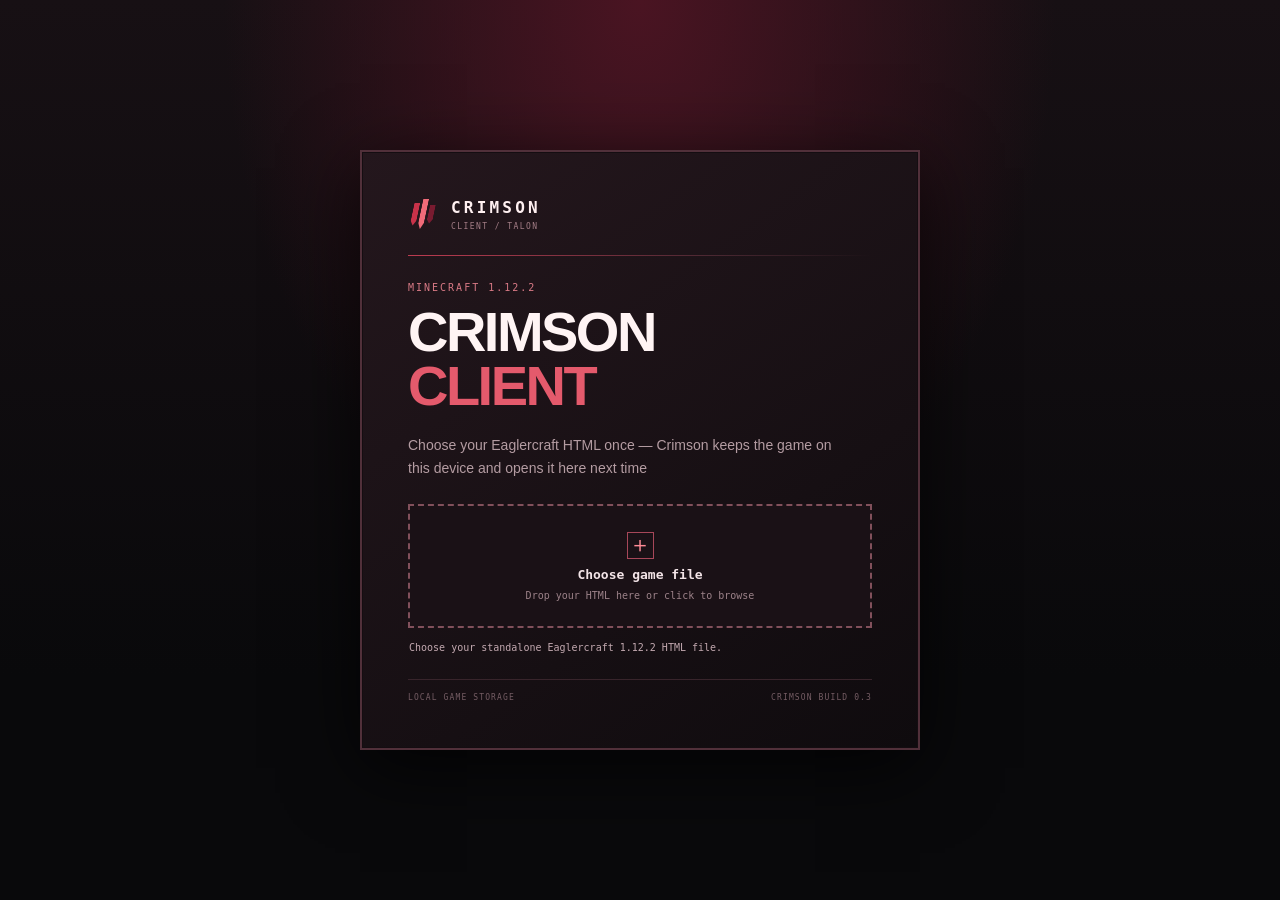
==== commit 9c6bac20: "Add Talon boot screen and streamline first launch" ====
--- a/index.html
+++ b/index.html
@@ -12,6 +12,19 @@
 </head>
 <body>
   <main id="client-root">
+    <section id="boot-screen" class="boot-screen" role="status" aria-label="Talon loading">
+      <div class="boot-sweep boot-sweep-left" aria-hidden="true"></div>
+      <div class="boot-sweep boot-sweep-right" aria-hidden="true"></div>
+      <div class="boot-center">
+        <div class="boot-mark" aria-hidden="true"><i></i><i></i><i></i></div>
+        <div class="boot-wordmark">TALON</div>
+        <div class="boot-clientline">CRIMSON CLIENT <span>1.12.2</span></div>
+        <div class="boot-meter"><span id="boot-progress"></span></div>
+        <div class="boot-readout"><span id="boot-stage">INITIALIZING</span><span id="boot-percent">00</span></div>
+      </div>
+      <div class="boot-signature">A TALON PROJECT</div>
+      <div class="boot-index" aria-hidden="true">TC / 112</div>
+    </section>
     <iframe id="game-frame" title="Crimson Client — Eaglercraft 1.12.2"
       allow="fullscreen; gamepad; clipboard-read; clipboard-write; pointer-lock"
       allowfullscreen hidden></iframe>
@@ -23,17 +36,17 @@
           <span>CRIMSON<span class="brand-sub">CLIENT / TALON</span></span>
         </div>
         <div class="install-rule"></div>
-        <p class="eyebrow">EAGLERCRAFT 1.12.2</p>
-        <h1 id="install-title">Your game.<br><span>Your client.</span></h1>
-        <p class="install-copy">Load your standalone Eaglercraft 1.12.2 HTML file once. Crimson adds its in-game tools and server list, saves the client in this browser, and opens straight into Minecraft next time.</p>
+        <p class="eyebrow">MINECRAFT 1.12.2</p>
+        <h1 id="install-title">CRIMSON<br><span>CLIENT</span></h1>
+        <p class="install-copy">Choose your Eaglercraft HTML once — Crimson keeps the game on this device and opens it here next time</p>
         <label class="file-drop" id="file-drop" tabindex="0" role="button" aria-controls="client-file">
           <span class="drop-glyph">＋</span>
-          <strong>Choose your Eaglercraft HTML</strong>
-          <small>Drop the file here or click to browse · the file stays on this device</small>
+          <strong>Choose game file</strong>
+          <small>Drop your HTML here or click to browse</small>
         </label>
         <input id="client-file" type="file" accept=".html,.htm,text/html" hidden>
-        <div class="install-status" id="install-status" role="status" aria-live="polite">Waiting for a game file</div>
-        <div class="install-foot"><span>LOCAL STORAGE ONLY</span><span>CRIMSON BUILD 0.2</span></div>
+        <div class="install-status" id="install-status" role="status" aria-live="polite">No game installed yet</div>
+        <div class="install-foot"><span>LOCAL GAME STORAGE</span><span>CRIMSON BUILD 0.3</span></div>
       </div>
     </section>
 
--- a/styles.css
+++ b/styles.css
@@ -1,306 +1,83 @@
 :root {
-  --bg: #100c0e;
-  --bg-2: #171114;
-  --panel: #1d171a;
-  --panel-2: #241b20;
-  --line: #39282f;
-  --line-bright: #68404b;
-  --text: #f3e8e6;
-  --muted: #aa9798;
-  --dim: #756568;
-  --red: #ba293e;
-  --red-bright: #e14a58;
-  --red-dark: #681a2a;
-  --gold: #d8ae8a;
-  --green: #74c49a;
-  --mono: ui-monospace, "SFMono-Regular", Consolas, monospace;
-  --display: "Trebuchet MS", Arial, sans-serif;
   color-scheme: dark;
+  --red: #d94155;
+  --red-bright: #f16b79;
+  --red-deep: #76182b;
+  --ink: #100b0e;
+  --panel: #1b1217;
+  --line: #51303a;
+  --text: #f1e5e7;
+  --muted: #b29ba1;
+  --mono: ui-monospace, SFMono-Regular, Consolas, monospace;
 }
 * { box-sizing: border-box; }
-html { min-width: 320px; background: var(--bg); }
-body { margin: 0; min-width: 320px; min-height: 100vh; color: var(--text); background: radial-gradient(ellipse at 85% 4%, #35131e 0, transparent 35%), linear-gradient(135deg,#110c0f 0%,#171114 46%,#100c0e 100%); font-family: var(--display); }
+html, body, #client-root { width: 100%; height: 100%; min-width: 320px; margin: 0; overflow: hidden; }
+body { background: #09090a; color: var(--text); font-family: Arial, Helvetica, sans-serif; }
 button, input { font: inherit; }
-button, a { -webkit-tap-highlight-color: transparent; }
-button { color: inherit; }
-a { color: inherit; }
-button:focus-visible, a:focus-visible, input:focus-visible { outline: 2px solid var(--red-bright); outline-offset: 3px; }
-::selection { color: white; background: #9d263a; }
-.app-shell { min-height: 100vh; display: grid; grid-template-columns: 238px minmax(0,1fr); }
-.sidebar { position: sticky; top: 0; height: 100vh; min-height: 620px; display: flex; flex-direction: column; padding: 27px 18px 19px; border-right: 1px solid var(--line); background: rgba(15,11,13,.94); z-index: 20; }
-.brand { display: flex; align-items: center; gap: 12px; min-height: 43px; padding: 0 10px; color: var(--text); text-decoration: none; }
-.brand-mark { width: 28px; height: 28px; display: flex; align-items: center; justify-content: center; gap: 2px; transform: skew(-13deg); }
-.brand-mark i { width: 5px; height: 23px; display: block; background: var(--red-bright); box-shadow: 0 0 12px #a42a3d66; clip-path: polygon(0 0,100% 0,100% 75%,50% 100%,0 75%); }
-.brand-mark i:nth-child(2) { height: 29px; background: #f06a70; }
-.brand-mark i:nth-child(3) { height: 19px; background: #811e31; }
-.brand-word { font-size: 16px; line-height: 1; font-weight: 900; letter-spacing: .16em; }
-.brand-word small { display: block; margin-top: 7px; color: #947f83; font: 8px var(--mono); letter-spacing: .16em; }
-.sidebar-label { margin: 43px 11px 12px; color: #705b61; font: 9px var(--mono); letter-spacing: .18em; }
-.sidebar-label-lower { margin-top: 32px; }
-.side-nav { display: grid; gap: 5px; }
-.nav-item { width: 100%; display: flex; align-items: center; gap: 12px; min-height: 43px; padding: 0 12px; color: #a99499; background: transparent; border: 1px solid transparent; border-radius: 4px; text-align: left; font-size: 12px; cursor: pointer; transition: .18s ease; }
-.nav-item:hover { color: var(--text); background: #21171b; }
-.nav-item.active { color: #fff4f2; border-color: #5c2a35; background: linear-gradient(90deg,#481723,#2a171d 85%); box-shadow: inset 3px 0 var(--red-bright), 0 4px 14px #0002; }
-.nav-icon { width: 17px; color: #c75a67; font-size: 17px; text-align: center; }
-.nav-item kbd { margin-left: auto; color: #6d565c; font: 9px var(--mono); }
-.sidebar-bottom { margin-top: auto; }
-.build-card { display: flex; align-items: center; gap: 9px; min-height: 57px; padding: 10px; border: 1px solid #3c292f; border-radius: 4px; background: linear-gradient(135deg,#25171c,#1a1216); }
-.build-dot, .status-dot { width: 6px; height: 6px; flex: 0 0 6px; border-radius: 50%; background: var(--green); box-shadow: 0 0 9px #74c49a99; }
-.build-card b { display: block; color: #d9c7c6; font: 9px var(--mono); letter-spacing: .1em; }
-.build-card small { display: block; margin-top: 5px; color: #816d72; font: 8px var(--mono); }
-.build-version { margin-left: auto; color: #8f777e; font: 9px var(--mono); }
-.repo-link { display: flex; justify-content: space-between; margin: 18px 10px 0; color: #866e74; font: 9px var(--mono); letter-spacing: .1em; text-decoration: none; }
-.repo-link:hover { color: var(--red-bright); }
-.main-area { min-width: 0; padding: 0 clamp(24px,4vw,58px) 22px; }
-.topbar { min-height: 72px; display: flex; align-items: center; justify-content: space-between; gap: 20px; border-bottom: 1px solid #32232a; }
-.breadcrumb { display: flex; gap: 10px; align-items: center; color: #7b686c; font: 9px var(--mono); letter-spacing: .12em; }
-.breadcrumb b { color: #51353d; font-weight: 400; }
-.breadcrumb strong { color: #c4aaac; font-weight: 500; }
-.topbar-right { display: flex; align-items: center; gap: 19px; }
-.version-pill { padding: 6px 8px; border: 1px solid #54313a; border-radius: 3px; color: #d1a5aa; background: #30161e; font: 8px var(--mono); letter-spacing: .08em; }
-.connection-state { display: flex; align-items: center; gap: 7px; color: #907b80; font: 8px var(--mono); letter-spacing: .08em; }
-.connection-state i { width: 5px; height: 5px; border-radius: 50%; background: #a65b64; box-shadow: 0 0 7px #a65b6488; }
-.view { display: none; padding-top: 31px; animation: view-in .25s ease both; }
-.view.active { display: block; }
-@keyframes view-in { from { opacity: 0; transform: translateY(7px); } to { opacity: 1; transform: translateY(0); } }
-.page-heading { min-height: 105px; display: flex; align-items: flex-start; justify-content: space-between; gap: 20px; margin-bottom: 23px; }
-.page-heading h1 { margin: 11px 0 5px; color: #f6e9e7; font-size: clamp(34px,4vw,48px); line-height: 1; letter-spacing: -.055em; font-weight: 900; }
-.page-heading h1 em { color: #d94a5a; font-style: normal; }
-.eyebrow { margin: 0; display: flex; align-items: center; gap: 9px; color: #a17e85; font: 9px var(--mono); letter-spacing: .16em; }
-.eyebrow-line { width: 19px; height: 1px; background: var(--red-bright); box-shadow: 0 0 8px #db445366; }
-.heading-sub { margin: 8px 0 0; color: #a78f93; font-size: 12px; }
-.heading-stamp { min-width: 93px; padding: 11px 13px; border: 1px solid #452b32; border-radius: 4px; background: #1e1519; text-align: right; }
-.heading-stamp span, .heading-stamp small { display: block; color: #8d6e75; font: 8px var(--mono); letter-spacing: .12em; }
-.heading-stamp b { display: block; margin: 3px 0; color: #f1dadd; font: 22px var(--mono); }
-.hero-panel { min-height: 340px; position: relative; display: grid; grid-template-columns: 1.03fr .97fr; overflow: hidden; border: 1px solid #61313e; border-radius: 6px; background: linear-gradient(112deg,#271319 0%,#21151a 46%,#151216 100%); box-shadow: 0 20px 55px #0003, inset 0 1px #ffffff09; }
-.hero-panel::before { content: ""; position: absolute; inset: 0; pointer-events: none; background: linear-gradient(90deg,#5c19271c,transparent 58%), repeating-linear-gradient(0deg,transparent 0 34px,#ffffff05 35px); }
-.hero-copy { position: relative; z-index: 2; align-self: center; padding: 38px 25px 42px clamp(25px,3vw,44px); }
-.hero-kicker { display: flex; align-items: center; gap: 9px; color: #bd999e; font: 8px var(--mono); letter-spacing: .14em; }
-.hero-copy h2 { margin: 22px 0 12px; font-size: clamp(29px,3.7vw,46px); line-height: .99; letter-spacing: -.055em; }
-.hero-copy h2 span { color: #d94a5a; }
-.hero-copy p { max-width: 390px; margin: 0; color: #ad969b; font-size: 12px; line-height: 1.7; }
-.hero-actions { display: flex; flex-wrap: wrap; gap: 9px; margin-top: 23px; }
-.btn { min-height: 39px; display: inline-flex; align-items: center; justify-content: center; gap: 15px; padding: 0 15px; border: 1px solid transparent; border-radius: 3px; font: 9px var(--mono); letter-spacing: .08em; text-decoration: none; cursor: pointer; transition: transform .16s ease, border-color .16s ease, background .16s ease; }
-.btn:hover { transform: translateY(-2px); }
-.btn-primary { color: white; background: linear-gradient(135deg,#bc3045,#8c1c31); border-color: #df5260; box-shadow: 0 5px 18px #a42b3c3d; }
-.btn-primary:hover { background: linear-gradient(135deg,#d23a50,#a8253d); }
-.btn-secondary { color: #e2cdd0; background: #2d2026; border-color: #66424b; }
-.btn-secondary:hover { border-color: #c44a5b; }
-.btn-ghost { color: #c3aeb1; background: #1e171b88; border-color: #63404a; }
-.btn-ghost:hover, .btn-outline:hover { border-color: #e04d5c; background: #50202d; }
-.btn-outline { color: #e5c7cc; background: #24171c; border-color: #72414c; }
-.btn-danger { color: #f2b9be; background: #391922; border-color: #7b3442; }
-.btn-full { width: 100%; }
-.hero-footnote { display: flex; align-items: center; gap: 10px; margin-top: 29px; color: #7c646b; font: 8px var(--mono); letter-spacing: .09em; }
-.hero-footnote i { width: 3px; height: 3px; border-radius: 50%; background: #a74453; }
-.hero-index { position: absolute; z-index: 3; bottom: 16px; left: 21px; display: flex; align-items: center; gap: 8px; color: #886b72; font: 8px var(--mono); }
-.hero-index-line { width: 34px; height: 1px; background: #a83c4b; }
-.voxel-scene { position: relative; transform: perspective(900px) rotateX(var(--scene-tilt-x,0deg)) rotateY(var(--scene-tilt-y,0deg)); transition: transform .16s ease-out; min-height: 340px; perspective: 850px; overflow: hidden; isolation: isolate; }
-.voxel-scene::after { content: ""; position: absolute; inset: 0; background: radial-gradient(ellipse at 53% 55%,#9c263c29,transparent 55%), linear-gradient(90deg,#21151a00,#1c1318aa 100%); z-index: -1; }
-.scene-haze { position: absolute; width: 340px; height: 240px; top: 45px; left: 50%; transform: translateX(-50%); background: radial-gradient(ellipse,#b12b452c,transparent 70%); filter: blur(14px); }
-.scene-ring { position: absolute; left: 50%; top: 48%; border: 1px solid #c05a6750; border-radius: 50%; transform: translate(-50%,-50%) rotateX(68deg) rotateZ(-24deg); }
-.ring-one { width: 310px; height: 180px; }
-.ring-two { width: 240px; height: 136px; transform: translate(-50%,-50%) rotateX(68deg) rotateZ(31deg); border-color: #dc858329; }
-.voxel { --cube: 100px; position: absolute; left: 50%; top: 46%; width: var(--cube); height: var(--cube); transform-style: preserve-3d; transform: translate(-50%,-50%) rotateX(-25deg) rotateY(-36deg); animation: cube-float 7s ease-in-out infinite; }
-.voxel .face { position: absolute; inset: 0; border: 1px solid #ff9a9d4a; background: linear-gradient(145deg,#d34b5c,#8d1e33); box-shadow: inset 0 0 24px #f6878a20; }
-.voxel .front { transform: translateZ(calc(var(--cube)/2)); background: linear-gradient(145deg,#cb4555,#76192c); }
-.voxel .back { transform: rotateY(180deg) translateZ(calc(var(--cube)/2)); background: #681829; }
-.voxel .right { transform: rotateY(90deg) translateZ(calc(var(--cube)/2)); background: linear-gradient(90deg,#8a1a30,#4b1424); }
-.voxel .left { transform: rotateY(-90deg) translateZ(calc(var(--cube)/2)); background: #e05c68; }
-.voxel .top { transform: rotateX(90deg) translateZ(calc(var(--cube)/2)); background: linear-gradient(130deg,#f0787d,#b62d46); }
-.voxel .bottom { transform: rotateX(-90deg) translateZ(calc(var(--cube)/2)); background: #4a1221; }
-.voxel-main { --cube: 116px; }
-.voxel-small { --cube: 46px; }
-.voxel-a { margin-left: -108px; margin-top: 65px; transform: translate(-50%,-50%) rotateX(-25deg) rotateY(28deg); animation-delay: -1.7s; }
-.voxel-b { margin-left: 107px; margin-top: -69px; transform: translate(-50%,-50%) rotateX(-25deg) rotateY(-52deg); animation-delay: -4s; }
-.voxel-dark { --cube: 32px; }
-.voxel-c { margin-left: 134px; margin-top: 72px; transform: translate(-50%,-50%) rotateX(-25deg) rotateY(-52deg); animation-delay: -2s; }
-.voxel-dark .face { background: #3f1928; border-color: #b94b5c60; }
-.scene-spark { position: absolute; width: 3px; height: 3px; border-radius: 50%; background: #f2a2a6; box-shadow: 0 0 12px 4px #de536855; }
-.spark-a { top: 24%; left: 24%; }.spark-b { top: 29%; right: 17%; }.spark-c { bottom: 25%; left: 30%; }
-.scene-coordinate { position: absolute; color: #a98088; font: 8px var(--mono); letter-spacing: .1em; }
-.coord-a { top: 24px; right: 23px; }.coord-b { bottom: 48px; left: 20px; }
-.scene-caption { position: absolute; bottom: 16px; left: 50%; transform: translateX(-50%); width: 70%; display: flex; justify-content: space-between; gap: 8px; padding-top: 9px; border-top: 1px solid #69404a; color: #97777e; font: 7px var(--mono); letter-spacing: .1em; }
-.scene-caption b { color: #d2afb4; font-weight: 500; }
-@keyframes cube-float { 0%,100% { margin-top: 0; } 50% { margin-top: -12px; } }
-.overview-grid { display: grid; grid-template-columns: repeat(3,1fr); gap: 13px; margin-top: 14px; }
-.overview-card { min-height: 179px; padding: 17px 18px; border: 1px solid #3b2930; border-radius: 4px; background: linear-gradient(145deg,#21181c,#191316); }
-.card-top { display: flex; justify-content: space-between; align-items: center; }
-.card-index { color: #8d7077; font: 8px var(--mono); letter-spacing: .12em; }
-.card-symbol { color: #c45160; font-size: 19px; }
-.overview-card h3 { margin: 17px 0 6px; color: #ecdcdd; font-size: 16px; }
-.overview-card p { max-width: 260px; min-height: 37px; margin: 0; color: #987f85; font-size: 10px; line-height: 1.55; }
-.text-action { display: inline-flex; align-items: center; gap: 8px; margin-top: 14px; padding: 0; color: #df7480; border: 0; background: none; font: 8px var(--mono); letter-spacing: .1em; text-decoration: none; cursor: pointer; }
-.text-action:hover { color: #ff9aa2; }
-.info-strip { display: flex; align-items: center; gap: 12px; margin-top: 14px; padding: 12px 14px; border: 1px solid #463139; border-radius: 4px; background: #1c1519; }
-.info-mark { width: 18px; height: 18px; display: grid; place-items: center; flex: 0 0 18px; border: 1px solid #8c3a49; border-radius: 50%; color: #d87580; font: 10px Georgia; }
-.info-strip p { flex: 1; margin: 0; color: #a88f94; font-size: 10px; line-height: 1.5; }
-.info-strip a { color: #d77883; font: 8px var(--mono); text-decoration: none; white-space: nowrap; }
-.compact-heading { min-height: 100px; margin-bottom: 19px; }
-.client-layout { display: grid; grid-template-columns: minmax(0,1.6fr) minmax(260px,.75fr); gap: 14px; }
-.client-main-panel, .client-side-panel, .texture-preview-panel, .appearance-side, .settings-panel { padding: 21px; border: 1px solid #452c34; border-radius: 5px; background: linear-gradient(145deg,#21181d,#191316); }
-.panel-heading { display: flex; align-items: flex-start; justify-content: space-between; gap: 20px; }
-.panel-eyebrow { display: block; color: #a87983; font: 8px var(--mono); letter-spacing: .15em; }
-.panel-heading h2 { margin: 7px 0 0; color: #f0e2e1; font-size: 20px; letter-spacing: -.03em; }
-.panel-icon { color: #c3485a; font-size: 23px; }
-.client-file-card { display: flex; align-items: center; gap: 12px; margin-top: 20px; padding: 14px; border: 1px solid #543640; border-radius: 4px; background: #171115; }
-.file-icon { width: 43px; height: 47px; display: flex; flex-direction: column; justify-content: center; align-items: center; gap: 2px; border: 1px solid #8b3b4a; border-radius: 3px; background: linear-gradient(145deg,#511b2a,#29151e); color: #f0bec2; }
-.file-icon span { font: 9px var(--mono); }.file-icon b { font-size: 10px; }
-.file-details { min-width: 0; display: grid; gap: 5px; }
-.file-details strong { overflow: hidden; color: #e4d0d1; font-size: 11px; text-overflow: ellipsis; white-space: nowrap; }
-.file-details span { color: #8e777c; font: 8px var(--mono); }
-.file-state { margin-left: auto; padding: 5px 7px; border: 1px solid #5b4148; border-radius: 2px; color: #9c7d83; font: 8px var(--mono); }
-.file-state.ready { color: #8bd2a7; border-color: #39634e; background: #16271e; }
-.client-main-actions { display: flex; flex-wrap: wrap; gap: 9px; margin-top: 14px; }
-.inline-note, .tiny-note { margin: 11px 0 0; color: #806d72; font-size: 9px; line-height: 1.6; }
-.panel-divider { height: 1px; margin: 24px 0 20px; background: #412b33; }
-.small-panel-heading { align-items: center; }
-.small-panel-heading h2 { font-size: 16px; }
-.step-number { width: 28px; height: 28px; display: grid; place-items: center; border: 1px solid #60343f; border-radius: 50%; color: #d47a85; font: 10px var(--mono); }
-.panel-paragraph { max-width: 620px; margin: 13px 0 15px; color: #a18a8f; font-size: 11px; line-height: 1.7; }
-.steps-list { display: grid; gap: 10px; margin-top: 19px; }
-.steps-list div { display: flex; align-items: center; gap: 11px; color: #a99095; font-size: 10px; }
-.steps-list b { width: 21px; height: 21px; display: grid; place-items: center; border: 1px solid #68404b; border-radius: 3px; color: #d97984; font: 9px var(--mono); }
-.side-panel-title { display: flex; justify-content: space-between; padding-bottom: 15px; border-bottom: 1px solid #452d35; color: #d4bdc0; font: 9px var(--mono); letter-spacing: .1em; }
-.side-panel-title span { color: #956f78; }
-.detail-row { display: flex; justify-content: space-between; gap: 10px; padding: 13px 0; border-bottom: 1px solid #36262d; }
-.detail-row span, .pack-detail-list span { color: #8d7379; font: 8px var(--mono); letter-spacing: .08em; }
-.detail-row b, .pack-detail-list b { color: #d9c5c7; font-size: 10px; font-weight: 500; text-align: right; }
-.side-panel-note { display: flex; gap: 10px; margin-top: 17px; padding: 12px; border: 1px solid #4a343a; background: #1b1418; }
-.note-diamond { color: #c64c5e; font-size: 12px; }
-.side-panel-note p { margin: 0; color: #9a8389; font-size: 9px; line-height: 1.6; }
-.mods-toolbar { display: flex; justify-content: space-between; align-items: center; gap: 12px; padding: 14px 17px; border: 1px solid #53323d; border-radius: 4px; background: linear-gradient(95deg,#2b171e,#21171c); }
-.toolbar-label { color: #e2c5c9; font: 9px var(--mono); letter-spacing: .12em; }
-.mods-toolbar p { margin: 6px 0 0; color: #997f85; font-size: 10px; }
-.mods-grid { display: grid; grid-template-columns: repeat(2,minmax(0,1fr)); gap: 12px; margin-top: 13px; }
-.mod-card { min-height: 190px; padding: 16px; border: 1px solid #3f2c33; border-radius: 4px; background: linear-gradient(145deg,#21181c,#191316); }
-.mod-card-top { display: flex; justify-content: space-between; align-items: center; }
-.mod-number { color: #96777e; font: 9px var(--mono); }
-.mod-status { color: #78b790; font: 7px var(--mono); letter-spacing: .08em; }
-.mod-icon { width: 40px; height: 40px; display: flex; align-items: center; justify-content: center; margin-top: 13px; border: 1px solid #673542; border-radius: 4px; color: #f0b0b5; background: linear-gradient(145deg,#592330,#26151d); font: 12px var(--mono); box-shadow: inset 0 0 15px #ee64731a; }
-.icon-keys { flex-direction: column; gap: 0; font-size: 11px; line-height: 1.1; }.icon-keys small { font-size: 8px; }
-.icon-sprint { font-size: 24px; }.icon-crosshair { font-size: 26px; }
-.mod-card h3 { margin: 12px 0 5px; color: #ebd9db; font-size: 14px; }
-.mod-card p { max-width: 450px; margin: 0; color: #9d858b; font-size: 10px; line-height: 1.55; }
-.mod-tags { display: flex; flex-wrap: wrap; gap: 6px; margin-top: 12px; }
-.mod-tags span { padding: 4px 6px; border: 1px solid #493039; border-radius: 2px; color: #997b82; font: 7px var(--mono); letter-spacing: .06em; }
-.mod-card-wide { grid-column: 1 / -1; min-height: auto; display: grid; grid-template-columns: 1fr 1.3fr; gap: 20px; align-items: center; }
-.mod-card-wide h3 { margin-top: 0; }
-.mod-wide-art { display: flex; align-items: center; gap: 9px; }
-.texture-tile { width: 53px; height: 53px; border: 2px solid #68404a; box-shadow: 0 4px 16px #0006; transform: rotate(-8deg); }
-.texture-tile:nth-child(2) { transform: rotate(5deg) translateY(-5px); }.texture-tile:nth-child(3) { transform: rotate(11deg); }.texture-tile:nth-child(4) { transform: rotate(-4deg) translateY(-7px); }
-.tile-stone { background-color: #77747a; background-image: repeating-linear-gradient(45deg,transparent 0 5px,#55545a 6px 8px,transparent 9px 12px),repeating-linear-gradient(-45deg,#ffffff12 0 2px,transparent 3px 8px); }
-.tile-grass { background: linear-gradient(#58804a 0 25%,#6f4739 25%); background-image: repeating-linear-gradient(90deg,transparent 0 5px,#ffffff18 6px 7px),linear-gradient(#60854b 0 25%,#78503c 25%); }
-.tile-wood { background: repeating-linear-gradient(0deg,#966345 0 7px,#69432f 8px 9px,#b07b52 10px 11px); }
-.tile-crystal { background: linear-gradient(135deg,#241a2e,#562236 50%,#a23549); position: relative; }
-.import-help { display: flex; gap: 13px; align-items: center; margin-top: 14px; padding: 14px 16px; border: 1px solid #48323a; background: #1b1418; }
-.help-key { min-width: 41px; padding: 8px; border: 1px solid #9e4755; border-radius: 3px; background: #32171f; color: #f0b5b9; font: 11px var(--mono); text-align: center; box-shadow: inset 0 -3px #160b0f; }
-.import-help b { color: #ddc4c7; font-size: 11px; }.import-help p { margin: 5px 0 0; color: #9b838a; font-size: 9px; line-height: 1.5; }
-.appearance-layout { display: grid; grid-template-columns: minmax(0,1.45fr) minmax(270px,.8fr); gap: 14px; }
-.texture-preview-panel { overflow: hidden; }
-.texture-scene { position: relative; height: 280px; margin-top: 17px; overflow: hidden; border: 1px solid #49323a; background: radial-gradient(ellipse at 50% 53%,#7b273a2a,transparent 54%), linear-gradient(145deg,#18151a,#25151d); perspective: 700px; }
-.texture-scene::before { content: ""; position: absolute; inset: 0; opacity: .3; background: linear-gradient(90deg,transparent 49.8%,#8e59611d 50%,transparent 50.2%),linear-gradient(0deg,transparent 49.8%,#8e59611d 50%,transparent 50.2%); background-size: 30px 30px; transform: perspective(350px) rotateX(62deg) scale(1.7) translateY(40px); }
-.texture-platform { position: absolute; width: 270px; height: 96px; left: 50%; top: 62%; transform: translate(-50%,-50%) rotateX(68deg) rotateZ(-12deg); border: 1px solid #9d5866; border-radius: 50%; background: radial-gradient(ellipse,#81283c55,#451d2b20 62%,transparent 70%); box-shadow: 0 0 38px #9c2a3f22; }
-.texture-cube { --size: 92px; position: absolute; left: 51%; top: 45%; width: var(--size); height: var(--size); transform-style: preserve-3d; transform: translate(-50%,-50%) rotateX(-25deg) rotateY(-38deg); animation: preview-spin 13s linear infinite; }
-.cube-face { position: absolute; width: var(--size); height: var(--size); border: 1px solid #d87a7a55; image-rendering: pixelated; }
-.cube-front { transform: translateZ(calc(var(--size)/2)); background: repeating-linear-gradient(0deg,transparent 0 10px,#0002 11px 12px),repeating-linear-gradient(90deg,#6b7548 0 10px,#829858 11px 12px); }
-.cube-side { transform: rotateY(90deg) translateZ(calc(var(--size)/2)); background: repeating-linear-gradient(0deg,#704a37 0 12px,#4f352a 13px 14px),repeating-linear-gradient(90deg,transparent 0 13px,#0003 14px); }
-.cube-top { transform: rotateX(90deg) translateZ(calc(var(--size)/2)); background: repeating-linear-gradient(45deg,#66814c 0 9px,#829d60 10px 12px); }
-.small-cube { --size: 52px; left: 72%; top: 68%; animation-duration: 17s; animation-direction: reverse; }
-.small-cube .cube-front, .small-cube .cube-side, .small-cube .cube-top { filter: hue-rotate(292deg) saturate(.8); }
-@keyframes preview-spin { from { transform: translate(-50%,-50%) rotateX(-25deg) rotateY(-38deg); } to { transform: translate(-50%,-50%) rotateX(-25deg) rotateY(322deg); } }
-.texture-caption { display: flex; justify-content: space-between; gap: 10px; margin-top: 12px; color: #987e84; font: 8px var(--mono); letter-spacing: .08em; }
-.texture-caption b { color: #d2b8bc; font-weight: 500; text-align: right; }
-.appearance-side { align-self: stretch; }
-.appearance-side .panel-paragraph { margin-bottom: 20px; }
-.pack-detail-list { display: grid; gap: 0; margin: 15px 0 20px; border-top: 1px solid #422c33; }
-.pack-detail-list div { display: flex; justify-content: space-between; padding: 11px 0; border-bottom: 1px solid #38282e; }
-.settings-panel { padding: 0 19px; }
-.setting-row { min-height: 86px; display: flex; align-items: center; justify-content: space-between; gap: 20px; border-bottom: 1px solid #3d2b32; }
-.setting-row:last-child { border-bottom: 0; }
-.setting-row b { color: #e6d4d6; font-size: 12px; }.setting-row p { margin: 5px 0 0; color: #968087; font-size: 10px; }
-.switch { position: relative; display: block; width: 42px; height: 23px; flex: 0 0 42px; }
-.switch input { position: absolute; width: 1px; height: 1px; opacity: 0; }
-.switch span { position: absolute; inset: 0; border: 1px solid #63404a; border-radius: 20px; background: #281a20; cursor: pointer; transition: .2s; }
-.switch span::after { content: ""; position: absolute; top: 3px; left: 3px; width: 15px; height: 15px; border-radius: 50%; background: #9b777f; transition: .2s; }
-.switch input:checked + span { border-color: #b64a5b; background: #642133; }
-.switch input:checked + span::after { left: 22px; background: #ffd5d6; box-shadow: 0 0 8px #f58b96; }
-.license-note { margin-top: 14px; padding: 17px; border: 1px solid #453139; border-radius: 4px; background: #1a1418; }
-.license-note b { color: #c39ca2; font: 8px var(--mono); letter-spacing: .14em; }
-.license-note p { max-width: 780px; color: #9a8389; font-size: 10px; line-height: 1.6; }
-.license-note a { color: #d67b86; font: 9px var(--mono); text-decoration: none; }
-.material-row { display: flex; align-items: center; gap: 9px; margin-top: 15px; color: #967d83; font: 8px var(--mono); letter-spacing: .1em; }
-.material-row i { width: 15px; height: 15px; display: block; border-radius: 2px; background: #b02b42; border: 1px solid #da7784; }
-.material-row i:nth-of-type(2) { background: #5d6470; }.material-row i:nth-of-type(3) { background: #d1b091; }.material-row i:nth-of-type(4) { background: #526d4b; }.material-row i:nth-of-type(5) { background: #27232c; }
-.material-row b { margin-left: auto; color: #b89ca1; font-weight: 400; }
-.app-footer { display: flex; justify-content: space-between; gap: 12px; padding: 28px 0 7px; margin-top: 20px; border-top: 1px solid #35252c; color: #806c72; font: 8px var(--mono); letter-spacing: .08em; }
-.app-footer b { color: #b94354; }
-.toast { position: fixed; z-index: 80; right: 23px; bottom: 22px; max-width: min(420px,calc(100vw - 35px)); padding: 12px 16px; border: 1px solid #a44454; border-radius: 4px; background: #26151c; color: #f1dadd; font: 10px var(--mono); box-shadow: 0 10px 30px #0007; opacity: 0; transform: translateY(9px); pointer-events: none; transition: .2s ease; }
-.toast.visible { opacity: 1; transform: translateY(0); }
-body.reduce-motion *, body.reduce-motion *::before, body.reduce-motion *::after { animation-duration: .01ms !important; animation-iteration-count: 1 !important; scroll-behavior: auto !important; transition-duration: .01ms !important; }
-@media (max-width: 1050px) {
- .app-shell { grid-template-columns: 206px minmax(0,1fr); }
- .sidebar { padding-inline: 13px; }
- .main-area { padding-inline: 25px; }
- .voxel-main { --cube: 94px; }
- .voxel-a { margin-left: -90px; }.voxel-b { margin-left: 90px; }
+button { color: inherit; cursor: pointer; -webkit-tap-highlight-color: transparent; }
+button:focus-visible, .file-drop:focus-visible { outline: 2px solid var(--red-bright); outline-offset: 3px; }
+[hidden] { display: none !important; }
+#client-root { position: relative; isolation: isolate; background: #000; }
+#game-frame { position: absolute; inset: 0; width: 100%; height: 100%; border: 0; background: #000; z-index: 1; }
+#patcher-worker { position: fixed; width: 1px; height: 1px; left: -10px; bottom: -10px; opacity: 0; pointer-events: none; border: 0; }
+
+/* First-run setup: deliberately small and game-like, not a launcher dashboard. */
+#install-view { position: absolute; inset: 0; z-index: 10; display: grid; place-items: center; overflow: auto; padding: 28px 18px; background: radial-gradient(ellipse at 50% 0%, #4a1422 0, transparent 46%), linear-gradient(#171014, #09090b 75%); }
+.install-card { width: min(100%, 560px); padding: clamp(23px, 5vw, 46px); border: 2px solid #51303a; background: linear-gradient(145deg, rgba(36,23,29,.98), rgba(15,11,14,.99)); box-shadow: 0 18px 70px #000b, inset 0 0 0 1px #140d11; }
+.brand-lockup { display: flex; align-items: center; gap: 13px; color: #fff0f1; font: 900 16px var(--mono); letter-spacing: .2em; }
+.brand-sub { display: block; margin-top: 5px; color: #a47e87; font: 8px var(--mono); letter-spacing: .18em; }
+.brand-mark, .chip-mark { display: inline-flex; align-items: center; justify-content: center; gap: 2px; width: 30px; height: 32px; transform: skew(-12deg); }
+.brand-mark i, .chip-mark i { width: 6px; height: 23px; display: block; background: #c83249; clip-path: polygon(0 0,100% 0,100% 78%,50% 100%,0 78%); }
+.brand-mark i:nth-child(2), .chip-mark i:nth-child(2) { height: 30px; background: #f16b79; }
+.brand-mark i:nth-child(3), .chip-mark i:nth-child(3) { height: 19px; background: #791b30; }
+.install-rule { height: 1px; margin: 24px 0 26px; background: linear-gradient(90deg, #bd3b50, #4b2832 65%, transparent); }
+.eyebrow { margin: 0 0 12px; color: #d87985; font: 10px var(--mono); letter-spacing: .2em; }
+h1 { margin: 0; color: #fff4f4; font: 900 clamp(36px, 7vw, 56px)/.98 Arial, sans-serif; letter-spacing: -.045em; }
+h1 span { color: #e45a6c; }
+.install-copy { max-width: 440px; margin: 20px 0 24px; color: #b49ca2; font-size: 14px; line-height: 1.65; }
+.file-drop { min-height: 124px; display: flex; flex-direction: column; align-items: center; justify-content: center; gap: 8px; padding: 18px; border: 2px dashed #81505b; background: #1a1116; text-align: center; cursor: pointer; transition: .18s ease; }
+.file-drop:hover, .file-drop.drag { border-color: var(--red-bright); background: #29151d; }
+.drop-glyph { display: grid; place-items: center; width: 27px; height: 27px; border: 1px solid #a74759; color: #ff8b96; font-size: 22px; line-height: 1; }
+.file-drop strong { color: #f3e4e7; font: 700 13px var(--mono); }
+.file-drop small { color: #9c8289; font: 10px var(--mono); }
+.install-status { min-height: 28px; padding: 12px 1px 2px; color: #c3a9b0; font: 10px/1.5 var(--mono); overflow-wrap: anywhere; }
+.install-status.error { color: #ff8e98; }
+.install-status.good { color: #8dd5a8; }
+.install-foot { display: flex; justify-content: space-between; gap: 12px; margin-top: 22px; padding-top: 13px; border-top: 1px solid #38242b; color: #755d64; font: 8px var(--mono); letter-spacing: .14em; }
+
+/* Small overlay controls. Minecraft remains the main screen. */
+.crimson-chip { position: absolute; z-index: 5; top: max(12px, env(safe-area-inset-top)); left: max(12px, env(safe-area-inset-left)); display: flex; align-items: center; gap: 8px; min-height: 34px; padding: 4px 10px; border: 1px solid #71404c; border-radius: 3px; background: rgba(15,10,13,.86); box-shadow: 0 4px 18px #0008; color: #f5e9eb; font: 900 10px var(--mono); letter-spacing: .13em; backdrop-filter: blur(8px); }
+.crimson-chip:hover, .crimson-chip[aria-expanded="true"] { border-color: #e05a6b; background: rgba(43,19,27,.94); }
+.chip-mark { width: 18px; height: 20px; gap: 1px; }
+.chip-mark i { width: 4px; height: 14px; }
+.chip-mark i:nth-child(2) { height: 19px; }
+.chip-mark i:nth-child(3) { height: 12px; }
+.chip-version { margin-left: 4px; padding-left: 8px; border-left: 1px solid #5e3540; color: #c18b94; font: 8px var(--mono); }
+.crimson-panel { position: absolute; z-index: 6; top: 55px; left: 12px; width: min(330px, calc(100vw - 24px)); padding: 13px; border: 1px solid #7a3c4a; background: linear-gradient(145deg, rgba(35,21,28,.97), rgba(13,10,13,.98)); box-shadow: 0 16px 55px #000c, inset 0 0 0 1px #10090d; backdrop-filter: blur(14px); }
+.panel-head { display: flex; align-items: center; justify-content: space-between; padding: 4px 3px 13px; border-bottom: 1px solid #50303a; }
+.panel-eyebrow { display: block; margin-bottom: 5px; color: #c06a79; font: 8px var(--mono); letter-spacing: .15em; }
+.panel-head strong { color: #fff0f2; font: 700 15px Arial, sans-serif; }
+.icon-button { width: 27px; height: 27px; border: 1px solid #67404a; background: #21151b; color: #d9b9c0; font-size: 18px; }
+.panel-status { display: flex; align-items: center; gap: 7px; padding: 12px 4px 9px; color: #bba0a7; font: 8px var(--mono); letter-spacing: .12em; }
+.status-dot { width: 6px; height: 6px; border-radius: 50%; background: #79c89b; box-shadow: 0 0 8px #79c89b88; }
+.panel-version { margin-left: auto; color: #8d6a74; }
+.panel-action { width: 100%; display: flex; align-items: center; gap: 10px; padding: 10px 8px; border: 1px solid transparent; background: transparent; text-align: left; }
+.panel-action:hover { border-color: #603541; background: #2b1921; }
+.action-icon { width: 28px; height: 28px; display: grid; place-items: center; border: 1px solid #713d49; background: #291821; color: #ef8290; font-size: 17px; }
+.panel-action b, .panel-action small { display: block; }
+.panel-action b { color: #f0e2e4; font: 700 11px Arial, sans-serif; }
+.panel-action small { margin-top: 4px; color: #9f858c; font: 9px var(--mono); }
+.panel-action kbd { margin-left: auto; padding: 4px 5px; border: 1px solid #56323d; color: #bd929b; font: 8px var(--mono); }
+.panel-divider { height: 1px; margin: 8px 0; background: #422a32; }
+.panel-link { width: 100%; display: flex; justify-content: space-between; padding: 9px 5px; border: 0; background: transparent; color: #c8adb3; text-align: left; font: 10px var(--mono); }
+.panel-link:hover { color: #fff; }
+.panel-link.danger { color: #d47d89; }
+.panel-note { margin: 8px 4px 2px; color: #826b72; font: 9px/1.55 var(--mono); }
+#client-toast { position: absolute; z-index: 9; left: 50%; bottom: max(22px, env(safe-area-inset-bottom)); max-width: min(500px, calc(100vw - 28px)); padding: 10px 14px; border: 1px solid #7b3b49; background: rgba(19,12,16,.94); color: #f3e6e8; font: 10px var(--mono); text-align: center; opacity: 0; transform: translate(-50%, 10px); pointer-events: none; transition: opacity .18s ease, transform .18s ease; }
+#client-toast.visible { opacity: 1; transform: translate(-50%, 0); }
+@media (max-width: 520px) {
+  .install-card { padding: 24px 20px; }
+  .install-copy { font-size: 13px; }
+  .install-foot { font-size: 7px; }
 }
-@media (max-width: 820px) {
- .app-shell { display: block; }
- .sidebar { position: sticky; top: 0; height: auto; min-height: 0; padding: 12px 18px; flex-direction: row; align-items: center; justify-content: space-between; border-right: 0; border-bottom: 1px solid var(--line); }
- .brand { padding: 0; }.sidebar-label,.sidebar-bottom { display: none; }
- .side-nav { display: flex; gap: 3px; }
- .nav-item { width: auto; min-height: 38px; padding: 0 9px; font-size: 10px; gap: 6px; }
- .nav-item kbd { display: none; }.nav-icon { font-size: 14px; }
- .main-area { padding-inline: 20px; }
- .hero-panel { grid-template-columns: 1fr .85fr; }
- .client-layout,.appearance-layout { grid-template-columns: 1fr; }
- .client-side-panel { display: grid; grid-template-columns: repeat(2,1fr); gap: 0 18px; }
- .side-panel-title,.side-panel-note { grid-column: 1 / -1; }
-}
-@media (max-width: 620px) {
- .sidebar { flex-wrap: wrap; gap: 10px; }
- .brand-word { font-size: 14px; }.side-nav { width: 100%; justify-content: space-between; order: 2; }
- .nav-item { flex: 1; justify-content: center; padding: 0 5px; font-size: 9px; }
- .nav-icon { display: none; }
- .topbar { min-height: 55px; }.topbar-right { gap: 8px; }.version-pill { display: none; }.connection-state { font-size: 7px; }
- .main-area { padding-inline: 14px; }
- .view { padding-top: 24px; }
- .page-heading { min-height: 88px; }.page-heading h1 { font-size: 36px; }.heading-stamp { min-width: 72px; padding: 8px; }.heading-stamp b { font-size: 18px; }
- .hero-panel { display: block; }
- .hero-copy { padding: 25px 21px 35px; }
- .hero-copy h2 { font-size: 34px; }
- .voxel-scene { min-height: 240px; }
- .hero-index { display: none; }
- .overview-grid,.mods-grid { grid-template-columns: 1fr; }
- .overview-card { min-height: 155px; }
- .mod-card-wide { grid-column: auto; display: block; }
- .mod-wide-art { margin: 12px 0 20px; }
- .mods-toolbar { align-items: flex-start; flex-direction: column; }
- .texture-caption { flex-direction: column; }
- .client-main-panel,.client-side-panel,.texture-preview-panel,.appearance-side { padding: 15px; }
- .client-main-actions { align-items: stretch; flex-direction: column; }
- .setting-row { align-items: flex-start; padding: 16px 0; }
- .app-footer { flex-wrap: wrap; font-size: 7px; }
- .info-strip { flex-wrap: wrap; }.info-strip p { min-width: calc(100% - 40px); }.info-strip a { margin-left: 30px; }
- .scene-caption { width: 80%; }
-}
-
-
-/* Server directory */
-.servers-grid { display: grid; grid-template-columns: repeat(2, minmax(0, 1fr)); gap: 14px; }
-.server-card { min-width: 0; padding: 21px; border: 1px solid #452c34; border-radius: 5px; background: linear-gradient(145deg,#21181d,#191316); }
-.server-card-featured { border-color: #80404d; background: linear-gradient(145deg,#2d1921,#191316); }
-.server-card-head { display: flex; justify-content: space-between; align-items: center; gap: 12px; color: #a87983; font: 8px var(--mono); letter-spacing: .13em; }
-.server-label { color: #e18a95; }
-.server-card h2 { margin: 20px 0 6px; color: #f0e2e1; font-size: 21px; }
-.server-card p { margin: 0 0 14px; color: #987f85; font-size: 11px; }
-.server-address { display: block; width: 100%; overflow-wrap: anywhere; padding: 11px 12px; border: 1px solid #51333c; border-radius: 3px; background: #120e11; color: #edc4c9; font: 11px var(--mono); }
-.server-card .btn { margin-top: 15px; }
-.server-note { margin-top: 14px; padding: 15px 18px; border: 1px solid #463139; border-radius: 4px; background: #1c1519; }
-.server-note b { color: #d27a85; font: 8px var(--mono); letter-spacing: .14em; }
-.server-note p { margin: 7px 0 0; color: #a88f94; font-size: 10px; line-height: 1.6; }
-.server-note .text-action { margin-top: 9px; }
-@media (max-width: 760px) {
-  .servers-grid { grid-template-columns: minmax(0, 1fr); }
-}
+@media (prefers-reduced-motion: reduce) { *, *::before, *::after { scroll-behavior: auto !important; transition-duration: .01ms !important; animation-duration: .01ms !important; } }
